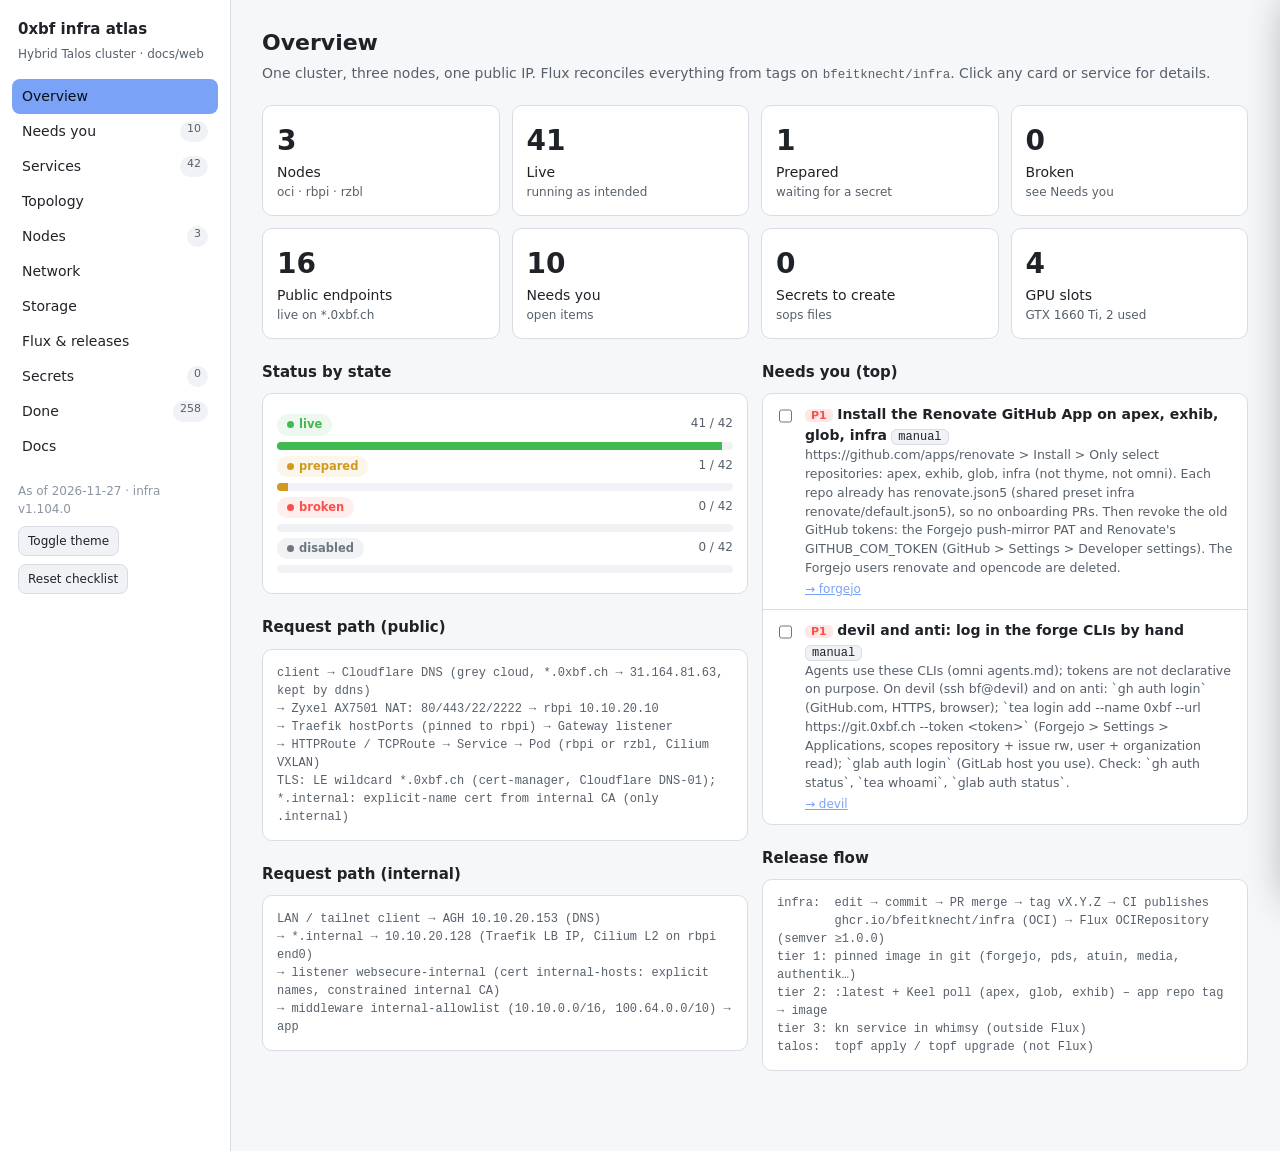
==== docs/web/index.html @ 0f412676 "Upgrades batch 2: gateway-api 1.7.0, knative 1.24, kps 91.9.0, traefik 41.7.1 - gateway-api CRDs v1." ====
<!doctype html>
<html lang="en">
  <head>
    <meta charset="utf-8">
    <meta name="viewport" content="width=device-width, initial-scale=1">
    <title>0xbf infra — atlas</title>
    <style>
    :root {
      --bg: #0f1115;
      --panel: #161a21;
      --panel2: #1c212a;
      --line: #2a313d;
      --fg: #e6e9ef;
      --muted: #9aa3b2;
      --dim: #6b7280;
      --accent: #7aa2f7;
      --live: #3fb950;
      --prep: #d29922;
      --broken: #f85149;
      --off: #6e7681;
      --warn: #e3b341;
      --public: #bc8cff;
      --internal: #58a6ff;
      --cluster: #8b949e;
      --r: 10px;
      --mono: ui-monospace,SFMono-Regular,Menlo,Consolas,monospace;
    }
    @media (prefers-color-scheme: light) {
      :root {
        --bg: #f6f7f9;
        --panel: #fff;
        --panel2: #f0f2f5;
        --line: #d9dde3;
        --fg: #1f2328;
        --muted: #57606a;
        --dim: #8c959f;
      }
    }
    :root[data-theme=dark] {
      --bg: #0f1115;
      --panel: #161a21;
      --panel2: #1c212a;
      --line: #2a313d;
      --fg: #e6e9ef;
      --muted: #9aa3b2;
      --dim: #6b7280;
    }
    :root[data-theme=light] {
      --bg: #f6f7f9;
      --panel: #fff;
      --panel2: #f0f2f5;
      --line: #d9dde3;
      --fg: #1f2328;
      --muted: #57606a;
      --dim: #8c959f;
    }
    * {
      box-sizing: border-box;
    }
    html,
    body {
      margin: 0;
      height: 100%;
    }
    body {
      min-height: 100vh;
      background: linear-gradient(to right,var(--panel) 230px,var(--line)
        230px,var(--line) 231px,var(--bg) 231px);
      color: var(--fg);
      font: 14px/1.5 system-ui,-apple-system,Segoe UI,sans-serif;
      display: grid;
      grid-template-columns: 230px 1fr;
    }
    nav {
      padding: 18px 12px;
      position: sticky;
      top: 0;
      height: 100vh;
      overflow: auto;
      align-self: start;
      background: var(--panel);
    }
    nav h1 {
      font-size: 15px;
      margin: 0 0 4px 6px;
    }
    nav .sub {
      color: var(--muted);
      font-size: 12px;
      margin: 0 0 16px 6px;
    }
    nav a {
      display: flex;
      justify-content: space-between;
      gap: 8px;
      padding: 7px 10px;
      border-radius: 8px;
      color: var(--fg);
      text-decoration: none;
      cursor: pointer;
    }
    nav a:hover {
      background: var(--panel2);
    }
    nav a.active {
      background: var(--accent);
      color: #0b0d12;
    }
    nav .count {
      font-size: 11px;
      background: var(--panel2);
      color: var(--muted);
      border-radius: 99px;
      padding: 0 7px;
    }
    nav a.active .count {
      background: #0b0d1233;
      color: #0b0d12;
    }
    nav .foot {
      margin-top: 18px;
      padding: 0 6px;
      color: var(--dim);
      font-size: 12px;
    }
    nav button {
      margin-top: 8px;
      background: var(--panel2);
      color: var(--fg);
      border: 1px solid var(--line);
      border-radius: 8px;
      padding: 5px 9px;
      cursor: pointer;
      font: inherit;
      font-size: 12px;
    }
    main {
      padding: 26px 32px 80px;
      max-width: 1400px;
      width: 100%;
      min-width: 0;
    }
    section {
      display: none;
    }
    section.active {
      display: block;
    }
    h2 {
      font-size: 22px;
      margin: 0 0 4px;
    }
    h3 {
      font-size: 15px;
      margin: 22px 0 10px;
    }
    .lead {
      color: var(--muted);
      margin: 0 0 20px;
    }
    .grid {
      display: grid;
      gap: 12px;
    }
    .cards {
      grid-template-columns: repeat(auto-fill,minmax(190px,1fr));
    }
    .card {
      background: var(--panel);
      border: 1px solid var(--line);
      border-radius: var(--r);
      padding: 14px;
    }
    .card .n {
      font-size: 28px;
      font-weight: 650;
    }
    .card .l {
      color: var(--muted);
      font-size: 12px;
    }
    .pill {
      display: inline-flex;
      align-items: center;
      gap: 5px;
      border-radius: 99px;
      padding: 1px 9px;
      font-size: 11.5px;
      font-weight: 550;
      border: 1px solid transparent;
      white-space: nowrap;
    }
    .pill:before {
      content: "";
      width: 7px;
      height: 7px;
      border-radius: 50%;
      background: currentColor;
    }
    .s-live {
      color: var(--live);
      background: #3fb95018;
    }
    .s-prepared {
      color: var(--prep);
      background: #d2992218;
    }
    .s-broken {
      color: var(--broken);
      background: #f8514918;
    }
    .s-disabled {
      color: var(--off);
      background: #6e768118;
    }
    .e-public {
      color: var(--public);
      background: #bc8cff18;
    }
    .e-internal {
      color: var(--internal);
      background: #58a6ff18;
    }
    .e-cluster {
      color: var(--cluster);
      background: #8b949e18;
    }
    .e-lan {
      color: #39c5cf;
      background: #39c5cf18;
    }
    .tag {
      font-family: var(--mono);
      font-size: 12px;
      background: var(--panel2);
      border: 1px solid var(--line);
      border-radius: 6px;
      padding: 0 6px;
    }
    code,
    .mono {
      font-family: var(--mono);
      font-size: 12.5px;
    }
    a.link {
      color: var(--accent);
    }
    .toolbar {
      display: flex;
      flex-wrap: wrap;
      gap: 8px;
      margin: 0 0 14px;
      align-items: center;
    }
    .toolbar input,
    .toolbar select {
      background: var(--panel);
      color: var(--fg);
      border: 1px solid var(--line);
      border-radius: 8px;
      padding: 7px 10px;
      font: inherit;
    }
    .toolbar input {
      min-width: 240px;
      flex: 1;
      max-width: 380px;
    }
    .chips {
      display: flex;
      flex-wrap: wrap;
      gap: 6px;
    }
    .chip {
      cursor: pointer;
      user-select: none;
      border: 1px solid var(--line);
      background: var(--panel);
      color: var(--muted);
      border-radius: 99px;
      padding: 3px 10px;
      font-size: 12px;
    }
    .chip.on {
      border-color: var(--accent);
      color: var(--fg);
      background: var(--panel2);
    }
    .svc {
      cursor: pointer;
      transition: transform .08s,border-color .08s;
      display: flex;
      flex-direction: column;
      gap: 6px;
    }
    .svc:hover {
      border-color: var(--accent);
      transform: translateY(-1px);
    }
    .svc .top {
      display: flex;
      justify-content: space-between;
      gap: 8px;
      align-items: flex-start;
    }
    .svc .name {
      font-weight: 650;
      font-size: 15px;
    }
    .svc .desc {
      color: var(--muted);
      font-size: 12.5px;
    }
    .svc .meta {
      display: flex;
      flex-wrap: wrap;
      gap: 5px;
      margin-top: auto;
    }
    .svcgrid {
      grid-template-columns: repeat(auto-fill,minmax(270px,1fr));
    }
    table {
      width: 100%;
      border-collapse: collapse;
      background: var(--panel);
      border: 1px solid var(--line);
      border-radius: var(--r);
      overflow: hidden;
    }
    th,
    td {
      text-align: left;
      padding: 8px 11px;
      border-bottom: 1px solid var(--line);
      vertical-align: top;
    }
    th {
      font-size: 12px;
      color: var(--muted);
      font-weight: 600;
      background: var(--panel2);
      position: sticky;
      top: 0;
    }
    tr:last-child td {
      border-bottom: 0;
    }
    tbody tr:hover {
      background: var(--panel2);
    }
    .drawer {
      position: fixed;
      top: 0;
      right: 0;
      height: 100vh;
      width: min(560px,96vw);
      background: var(--panel);
      border-left: 1px solid var(--line);
      box-shadow: -20px 0 40px #0005;
      transform: translateX(105%);
      transition: transform .18s;
      overflow: auto;
      padding: 22px;
      z-index: 20;
    }
    .drawer.open {
      transform: none;
    }
    .drawer .x {
      position: absolute;
      right: 16px;
      top: 14px;
      background: none;
      border: 0;
      color: var(--muted);
      font-size: 22px;
      cursor: pointer;
    }
    .kv {
      display: grid;
      grid-template-columns: 130px 1fr;
      gap: 6px 12px;
      margin: 10px 0;
    }
    .kv div:nth-child(odd) {
      color: var(--muted);
      font-size: 12.5px;
    }
    .note {
      background: var(--panel2);
      border: 1px solid var(--line);
      border-left: 3px solid var(--accent);
      border-radius: 8px;
      padding: 10px 12px;
      margin: 10px 0;
      font-size: 13px;
    }
    .note.warn {
      border-left-color: var(--warn);
    }
    .note.bad {
      border-left-color: var(--broken);
    }
    ul.clean {
      list-style: none;
      padding: 0;
      margin: 0;
    }
    .todo {
      display: flex;
      gap: 10px;
      align-items: flex-start;
      padding: 10px 12px;
      border-bottom: 1px solid var(--line);
    }
    .todo:last-child {
      border-bottom: 0;
    }
    .todo input {
      margin-top: 4px;
      accent-color: var(--live);
      width: 16px;
      height: 16px;
    }
    .todo.done .t {
      text-decoration: line-through;
      color: var(--dim);
    }
    .todo .t {
      font-weight: 550;
    }
    .todo .d {
      color: var(--muted);
      font-size: 12.5px;
    }
    .prio {
      font-size: 11px;
      border-radius: 5px;
      padding: 0 6px;
      font-weight: 600;
    }
    .p1 {
      background: #f8514922;
      color: var(--broken);
    }
    .p2 {
      background: #d2992222;
      color: var(--prep);
    }
    .p3 {
      background: #58a6ff22;
      color: var(--internal);
    }
    .svgwrap {
      position: relative;
      background: var(--panel);
      border: 1px solid var(--line);
      border-radius: var(--r);
      overflow: hidden;
    }
    #topo {
      display: block;
      width: 100%;
      height: min(78vh,820px);
      cursor: grab;
      touch-action: none;
      user-select: none;
      -webkit-user-select: none;
    }
    #topo.panning {
      cursor: grabbing;
    }
    .mapctl {
      position: absolute;
      right: 10px;
      top: 10px;
      display: flex;
      gap: 4px;
    }
    .mapctl button {
      background: var(--panel2);
      color: var(--fg);
      border: 1px solid var(--line);
      border-radius: 8px;
      min-width: 30px;
      height: 30px;
      padding: 0 8px;
      cursor: pointer;
      font: inherit;
    }
    .mapctl button:hover {
      border-color: var(--accent);
    }
    svg text {
      fill: var(--fg);
      font: 12px system-ui,sans-serif;
    }
    svg .sub {
      fill: var(--muted);
      font-size: 10.5px;
    }
    svg .box {
      fill: var(--panel2);
      stroke: var(--line);
      stroke-width: 1.2;
    }
    svg .grp {
      fill: none;
      stroke: var(--line);
      stroke-dasharray: 4 4;
    }
    svg .edge {
      fill: none;
      stroke: var(--dim);
      stroke-width: 1.4;
      opacity: .75;
    }
    svg .edge.tail {
      stroke: #c297ff;
      stroke-dasharray: 5 4;
    }
    svg .edge.lan {
      stroke: #39c5cf;
    }
    svg .edge.wan {
      stroke: var(--accent);
    }
    svg .edge.hl {
      stroke: var(--warn);
      stroke-width: 2.6;
      opacity: 1;
    }
    svg g.nd {
      cursor: pointer;
    }
    svg g.nd.dim {
      opacity: .25;
    }
    svg g.nd:hover .box {
      stroke: var(--accent);
    }
    .legend {
      display: flex;
      flex-wrap: wrap;
      gap: 14px;
      color: var(--muted);
      font-size: 12px;
      margin: 8px 0 14px;
    }
    .legend i {
      display: inline-block;
      width: 22px;
      height: 0;
      border-top: 2px solid;
      vertical-align: middle;
      margin-right: 5px;
    }
    .twocol {
      display: grid;
      grid-template-columns: 1fr 1fr;
      gap: 14px;
    }
    @media (max-width:1000px) {
      body {
        grid-template-columns: 1fr;
        background: var(--bg);
      }
      nav {
        position: static;
        height: auto;
      }
      .twocol {
        grid-template-columns: 1fr;
      }
    }
    .tree {
      font-family: var(--mono);
      font-size: 12.5px;
      white-space: pre;
      background: var(--panel);
      border: 1px solid var(--line);
      border-radius: var(--r);
      padding: 14px;
      overflow: auto;
    }
    .bar {
      height: 8px;
      border-radius: 99px;
      background: var(--panel2);
      overflow: hidden;
      margin-top: 6px;
    }
    .bar > span {
      display: block;
      height: 100%;
      background: var(--accent);
    }
    .small {
      font-size: 12px;
      color: var(--muted);
    }
    .hide {
      display: none!important;
    }
    </style>
  </head>
  <body>
    <nav>
      <h1>0xbf infra atlas</h1>
      <p class="sub">Hybrid Talos cluster · docs/web</p>
      <div id="navlinks"></div>
      <div class="foot">
        <div id="asof"></div>
        <button id="theme">Toggle theme</button>
        <button id="reset">Reset checklist</button>
      </div>
    </nav>
    <main>
      <section id="overview">
        <h2>Overview</h2>
        <p
          class="lead">One cluster, three nodes, one public IP. Flux reconciles everything from tags on <code>bfeitknecht/infra</code>. Click any card or service for details.</p>
        <div class="grid cards" id="stats"></div>
        <div class="twocol">
          <div>
            <h3>Status by state</h3>
            <div class="card" id="statebars"></div>
            <h3>Request path (public)</h3>
            <div class="card small mono"
              style="white-space:pre-wrap">client → Cloudflare DNS (grey cloud, *.0xbf.ch → 31.164.81.63, kept by ddns)
→ Zyxel AX7501 NAT: 80/443/22/2222 → rbpi 10.10.20.10
→ Traefik hostPorts (pinned to rbpi) → Gateway listener
→ HTTPRoute / TCPRoute → Service → Pod (rbpi or rzbl, Cilium VXLAN)
TLS: LE wildcard *.0xbf.ch (cert-manager, Cloudflare DNS-01); *.internal: explicit-name cert from internal CA (only .internal)</div>
            <h3>Request path (internal)</h3>
            <div class="card small mono"
              style="white-space:pre-wrap">LAN / tailnet client → AGH 10.10.20.153 (DNS)
→ *.internal → 10.10.20.128 (Traefik LB IP, Cilium L2 on rbpi end0)
→ listener websecure-internal (cert internal-hosts: explicit names, constrained internal CA)
→ middleware internal-allowlist (10.10.0.0/16, 100.64.0.0/10) → app</div>
          </div>
          <div>
            <h3>Needs you (top)</h3>
            <div class="card" style="padding:0" id="topneeds"></div>
            <h3>Release flow</h3>
            <div class="card small mono"
              style="white-space:pre-wrap">infra:  edit → commit → PR merge → tag vX.Y.Z → CI publishes
        ghcr.io/bfeitknecht/infra (OCI) → Flux OCIRepository (semver ≥1.0.0)
tier 1: pinned image in git (forgejo, pds, atuin, media, authentik…)
tier 2: :latest + Keel poll (apex, glob, exhib) – app repo tag → image
tier 3: kn service in whimsy (outside Flux)
talos:  topf apply / topf upgrade (not Flux)</div>
          </div>
        </div>
      </section>

      <section id="needs">
        <h2>Needs you</h2>
        <p
          class="lead">Everything that waits for your input, a secret, a decision or a manual step. Ticks are saved in this browser only.</p>
        <div class="toolbar">
          <div class="chips" id="needchips"></div>
        </div>
        <div class="card" style="padding:0" id="needlist"></div>
      </section>

      <section id="services">
        <h2>Services</h2>
        <p
          class="lead">Every app and platform component. Filter, search, then click for details.</p>
        <div class="toolbar">
          <input id="q" placeholder="Search name, host, image, note…">
          <select id="fnode"><option value="">All nodes</option></select>
          <select id="fcat"><option value="">All categories</option></select>
        </div>
        <div class="toolbar">
          <div class="chips" id="statechips"></div>
          <div class="chips" id="expchips"></div>
        </div>
        <div class="grid svcgrid" id="svcgrid"></div>
      </section>

      <section id="topology">
        <h2>Topology</h2>
        <p
          class="lead">Hover a box to highlight its links. Click to open details. Drag to pan, scroll or pinch to zoom, double-click to reset.</p>
        <div class="legend">
          <span><i style="border-color:var(--accent)"></i>WAN / public</span>
          <span><i style="border-color:#39c5cf"></i>LAN 10.10.0.0/16</span>
          <span><i style="border-color:#c297ff;border-top-style:dashed"></i>Tailscale</span>
          <span><i style="border-color:var(--dim)"></i>in-cluster</span>
        </div>
        <div class="svgwrap">
          <svg id="topo" viewBox="0 0 1320 820"></svg>
          <div
            class="mapctl"><button id="zin" title="Zoom in">+</button><button id="zout" title="Zoom out">−</button><button id="zreset" title="Reset view">reset</button></div>
        </div>
      </section>

      <section id="nodes">
        <h2>Nodes</h2>
        <p
          class="lead">Talos 1.14.6 everywhere, Kubernetes 1.37.2. Config: <code>talos/topf.yaml</code> + <code>talos/patches/</code>.</p>
        <div class="grid"
          style="grid-template-columns:repeat(auto-fit,minmax(360px,1fr))"
          id="nodecards"></div>
      </section>

      <section id="network">
        <h2>Network</h2>
        <p class="lead">Addresses, ports, hostnames and the DNS chain.</p>
        <div
          class="note"><b>LB IP rule:</b> last octet = 100 + (port mod 100), inside pool <code>10.10.20.128/25</code>. DNS 53 → <code>.153</code>, SMB 445 → <code>.145</code>. Gateway keeps <code>.128</code>.</div>
        <h3>IP addresses</h3>
        <table id="iptable"></table>
        <h3>Ports on the WAN and gateway</h3>
        <table id="porttable"></table>
        <h3>Hostnames</h3>
        <table id="hosttable"></table>
        <h3>DNS chain</h3>
        <div class="card small mono"
          style="white-space:pre-wrap">LAN client (router DHCP DNS) ─┐
tailnet client (split DNS internal.) ─┴→ AGH 10.10.20.153 (rbpi, LB IP, blocklists, UI agh.internal)
   → kresd 10.96.0.53 (resolver pod on oci: clean egress on 53; home ISP hijacks DNS)
      ├─ internal.  → knotd on loopback (authoritative zone applications/dns/knot/internal.zone, *.internal → 10.10.20.128)
      └─ everything else → public recursion with DNSSEC
Talos nodes resolve via router 10.10.10.1 (not AGH). Pods use CoreDNS 10.96.0.10.</div>
        <h3>Tailnet</h3>
        <table id="tailtable"></table>
      </section>

      <section id="storage">
        <h2>Storage</h2>
        <p
          class="lead">local-path-provisioner on node disks. No replication. Backups via k8up (not working yet).</p>
        <div class="grid cards" id="diskcards"
          style="grid-template-columns:repeat(auto-fill,minmax(260px,1fr))"></div>
        <h3>Storage classes</h3>
        <table id="sctable"></table>
        <h3>Volumes</h3>
        <table id="pvtable"></table>
      </section>

      <section id="flux">
        <h2>Flux &amp; releases</h2>
        <p
          class="lead">Kustomizations, their dependencies and the tag history.</p>
        <h3>Dependency tree</h3>
        <div class="tree" id="fluxtree"></div>
        <h3>Kustomizations</h3>
        <table id="kstable"></table>
        <h3>Tag history</h3>
        <table id="tagtable"></table>
      </section>

      <section id="secrets">
        <h2>Secrets</h2>
        <p
          class="lead">SOPS + age. Only you encrypt or edit these. Flux decrypts with <code>sops-age</code> in <code>flux-system</code>.</p>
        <table id="sectable"></table>
      </section>

      <section id="done">
        <h2>Done</h2>
        <p
          class="lead">Every completed task, newest first. Source: ROADMAP.md history and the DONE list in this file.</p>
        <div
          class="toolbar"><input id="doneq" placeholder="filter" size="30"></div>
        <div id="donelist"></div>
      </section>

      <section id="docs">
        <h2>Docs &amp; runbooks</h2>
        <p class="lead">Files in this repo and the app repos.</p>
        <table id="doctable"></table>
        <h3>Everyday commands (nushell)</h3>
        <div class="card mono small" style="white-space:pre-wrap"
          id="cmds"></div>
      </section>
    </main>
    <aside class="drawer"
      id="drawer"><button class="x" id="dx">×</button><div id="dbody"></div></aside>

    <script>
    /* ============================================================
       DATA. Update this block when the cluster changes.
       ============================================================ */
    const ASOF = "2026-11-27";
    const INFRA_TAG = "v1.104.0";

    const NODES = [
      {
        id: "oci",
        name: "oci",
        role: "control plane",
        where: "Oracle Cloud eu-zurich-1",
        hw: "Ampere A1 (arm64), free tier",
        ip: "10.20.20.10",
        ts: "100.73.186.19",
        pub: "140.238.213.197",
        talos: "1.14.6",
        schematic: "a7be06b6…",
        ext: ["tailscale"],
        taint: "control-plane (NoSchedule)",
        storage: [{ path: "system disk", size: "—", use: "etcd, images" }],
        routing:
          "Tailscale subnet router for 10.20.20.0/24. VCN allows only UDP 41641 (WireGuard). API endpoint for kubectl/talosctl via tailnet.",
        runs: [
          "dns (knotd + kresd)",
          "CoreDNS (floats)",
          "kube-apiserver, etcd, scheduler, controller-manager",
        ],
        notes: [
          "Cluster endpoint https://100.73.186.19:6443 (tailnet). Fallback: public IP + security list.",
          "Network config migrated to DHCPv4Config + SysctlConfig (2026-11-15, try mode first).",
        ],
      },
      {
        id: "rbpi",
        name: "rbpi",
        role: "worker",
        where: "home",
        hw: "Raspberry Pi 5, 16 GB, 2× NVMe (Penta HAT)",
        ip: "10.10.20.10",
        ts: "100.123.51.123",
        pub: "via Zyxel NAT (31.164.81.63)",
        talos: "1.14.6",
        schematic: "9cfcb7bd…",
        ext: ["tailscale", "nvme-cli", "kata-containers", "rpi_5 overlay"],
        taint: "none",
        storage: [{
          path: "/var/mnt/storage-nvme0",
          size: "256 GB",
          use: "agh, pds, atuin, exhib",
        }, { path: "/var/mnt/storage-nvme1", size: "250 GB", use: "forgejo" }],
        routing:
          "Tailscale subnet router for 10.10.10.0/24 and 10.10.20.0/24. Cilium L2 announcements for LB IPs on end0. Router forwards WAN 80/443/22/2222 here.",
        runs: [
          "Traefik (pinned, hostPorts)",
          "agh",
          "forgejo",
          "pds",
          "atuin",
          "ntfy",
          "exhib",
          "apex + apex-tui",
          "sshmux",
          "glob (floats)",
          "ddns (floats)",
          "Flux, cert-manager, keel, tailscale operator, local-path (preferred)",
          "Prometheus, Alertmanager, Grafana, Gatus",
        ],
        notes: [
          "Storage: ExistingVolumeConfig by fs UUID (2026-11-16). Data kept in place, PVs recreated with new paths.",
          "Router only forwards to DHCP-known IPs, so Traefik uses hostPorts here.",
          "Role: edge + always-on core. Platform controllers prefer rbpi (fate-share with the edge; rzbl boots from USB).",
        ],
      },
      {
        id: "rzbl",
        name: "rzbl",
        role: "worker",
        where: "home",
        hw:
          "Razer Blade 15 Base 2019: i7-9750H (12 threads), 16 GB, GTX 1660 Ti 6 GB, NVMe 1 TB, SATA SSD 4 TB",
        ip: "10.10.20.11",
        ts: "100.104.242.45",
        pub: "—",
        talos: "1.14.6",
        schematic: "b10204b7…",
        ext: [
          "tailscale",
          "intel-ucode",
          "nvme-cli",
          "kata-containers",
          "nvidia-open-gpu-kernel-modules-lts",
          "nvidia-container-toolkit-lts",
        ],
        taint: "none",
        storage: [{
          path: "USB SanDisk 62 GB",
          size: "boot, META, STATE",
          use: "Talos system",
        }, {
          path: "/var (EPHEMERAL)",
          size: "107 GB NVMe",
          use: "images, kubelet, logs",
        }, {
          path: "/var/mnt/storage-nvme0",
          size: "893 GB",
          use: "local-path-nvme: configs, DBs, models",
        }, {
          path: "/var/mnt/storage-ssd0",
          size: "4 TB",
          use: "local-path-ssd: media, photos, files, Time Machine",
        }],
        routing:
          "--accept-routes + RoutingRuleConfig 5200 (10.10.0.0/16 → main), advertises 10.10.20.11/32 (approved) so oci reaches it directly. VXLAN via rbpi SNAT does not work.",
        runs: [
          "jellyfin (GPU)",
          "sonarr, radarr, prowlarr, lidarr, bazarr, seerr, flaresolverr",
          "qbittorrent (gluetun VPN)",
          "navidrome",
          "ollama (GPU)",
          "devil (kata)",
          "authentik (+ Postgres)",
          "immich (+ ML on GPU, Postgres)",
          "dawarich (+ Postgres)",
          "copyparty",
          "samba (Time Machine)",
          "nvidia-device-plugin",
          "tailscale-relay",
          "k8up",
          "GPU exporter",
          "knative-serving",
        ],
        notes: [
          "GPU time-sliced: nvidia.com/gpu = 4 slots, 6 GB VRAM shared, no isolation.",
          "Joined 2026-11-15. Schematic had to be submitted to the Image Factory (404 before).",
          "Role: heavy, GPU, bulk storage, the devil VM. Not for controllers the cluster needs to heal.",
          "Memory (2026-11-27): 78 % used of 15.5 GiB; devil's qemu 4.7 GB RSS. Kata guest RAM lives in /dev/shm (8.3 GB): the opencode VM was removed to free it.",
        ],
      },
    ];

    /* status: live | prepared | broken | disabled ; exp: public | internal | lan | cluster */
    const SERVICES = [
      // ---------- public apps
      {
        id: "apex",
        name: "apex",
        cat: "web",
        status: "live",
        exp: "public",
        node: "rbpi",
        tier: "2",
        ns: "apex",
        ks: "apex",
        host: "https://0xbf.ch",
        image: "ghcr.io/bfeitknecht/apex:latest (Keel)",
        desc: "Personal site + WASM app.",
        ports: "HTTP 8080",
        deps: ["traefik", "keel"],
        secrets: [],
        repo: "apex",
        notes: [
          "v0.1.8 (2026-11-17): circle mark, Polyring << O >> (neighbours in content/polyring.toml, just polyring), ?static. v0.1.7: Polyring footer, stepped top-bar labels, smooth touch scroll, light-mode cursor, iOS dvh. ?plain shows the static page.",
          "v0.1.6: Firefox froze scroll and hover after a link opened a new tab. Fixed.",
          "just release takes no tag: version from Cargo.toml.",
        ],
      },
      {
        id: "apex-tui",
        name: "apex SSH TUI",
        cat: "web",
        status: "live",
        exp: "public",
        node: "rbpi",
        tier: "2",
        ns: "apex",
        ks: "apex",
        host: "ssh -p 2222 0xbf.ch (via sshmux)",
        image: "ghcr.io/bfeitknecht/apex:latest",
        desc: "SSH portfolio. Any username, no client key.",
        ports: "WAN 2222 → Traefik muxssh → sshmux → apex-tui:2222",
        deps: ["sshmux"],
        secrets: ["apex/apex-ssh-host-key.sops.yaml"],
        repo: "apex",
        notes: [
          "Live since apex v0.1.0 (2026-11-16).",
          "Since infra v1.42.0 behind the sshmux (default username). Was WAN 22 before.",
        ],
      },
      {
        id: "glob",
        name: "glob",
        cat: "web",
        status: "live",
        exp: "public",
        node: "any",
        tier: "2",
        ns: "glob",
        ks: "glob",
        host: "https://blog.0xbf.ch",
        image: "ghcr.io/bfeitknecht/glob:latest",
        desc: "Typst blog built with thyme.",
        ports: "HTTP 8080",
        deps: ["traefik", "keel"],
        secrets: [],
        repo: "glob",
        notes: [
          "Released v0.1.0 on 2026-11-16.",
          "just release reads VERSION, never commits (2026-11-17).",
          "0.1.5 (2026-11-20): links to 0xbf.ch, rss and atom in the footer. Reading time on entry cards (thyme 0.1.2; 0.1.3 puts it left of the date).",
        ],
      },
      {
        id: "exhib",
        name: "exhib",
        cat: "web",
        status: "live",
        exp: "public",
        node: "rbpi",
        tier: "2",
        ns: "exhib",
        ks: "exhib",
        host: "https://gallery.0xbf.ch",
        image: "ghcr.io/bfeitknecht/exhib:latest (Keel)",
        desc: "Hugo gallery. SWS + upload processor in one container.",
        ports: "HTTP 8080, /health",
        deps: ["traefik", "storage", "keel"],
        secrets: [],
        repo: "exhib",
        storage: "exhib-data 50Gi (rbpi nvme0)",
        notes: [
          "v0.5.6 (2026-11-17): viewer pauses a video when you leave it (next, previous, close, back).",
          "Uploads: just upload uploads/<slug> in the exhib repo. Memory limit 3Gi.",
        ],
      },
      {
        id: "forgejo",
        name: "Forgejo",
        cat: "dev",
        status: "live",
        exp: "public",
        node: "rbpi",
        tier: "1",
        ns: "forgejo",
        ks: "forgejo",
        host: "https://git.0xbf.ch · ssh://git@git.0xbf.ch",
        image: "codeberg.org/forgejo/forgejo:16.0.7",
        desc: "Git forge.",
        ports: "HTTP 3000, SSH 22 (WAN/LB 22)",
        deps: ["traefik", "storage"],
        secrets: ["forgejo/forgejo-secrets.sops.yaml"],
        storage: "forgejo-data 10Gi (rbpi nvme1)",
        notes: [
          "SSO via authentik (login source authentik, group developers). Sign-up only through authentik.",
          "Theme 0xbf (exhib/glob grayscale) and ^@ logo.",
          "SSH on clean 22 since infra v1.42.0 (was 2223).",
          "Actions off since 2026-11-27 (v1.99.0): CI runs on GitHub. The runner is gone.",
          "Backup only since 2026-11-28: bf/{apex,exhib,glob,infra,omni,thyme} are pull mirrors of GitHub (1 h). GitHub is the origin (Forgejo was primary 2026-11-20 to 11-28).",
          "Bots: none left. Delete the users renovate and opencode (retired 2026-11-27, 2026-11-28).",
        ],
      },
      {
        id: "pds",
        name: "ATProto PDS",
        cat: "identity",
        status: "live",
        exp: "public",
        node: "rbpi",
        tier: "1",
        ns: "pds",
        ks: "pds",
        host: "https://pds.0xbf.ch · *.pds.0xbf.ch",
        image: "ghcr.io/bluesky-social/pds:0.4.5065",
        desc: "Bluesky/atproto personal data server. Handles <name>.pds.0xbf.ch.",
        ports: "HTTP 3000 (Service pds-http)",
        deps: ["traefik", "storage"],
        secrets: ["pds/pds-secrets.sops.yaml"],
        storage: "pds-data 10Gi (rbpi nvme0)",
        notes: [
          "Email deferred (needs SMTP).",
          "Future: atproto login as authentik source.",
        ],
      },
      {
        id: "atuin",
        name: "atuin",
        cat: "dev",
        status: "live",
        exp: "public",
        node: "rbpi",
        tier: "1",
        ns: "atuin",
        ks: "atuin",
        host: "https://atuin.0xbf.ch",
        image: "ghcr.io/atuinsh/atuin:18.25.1",
        desc: "Shell history sync (client-side encrypted).",
        ports: "HTTP 8888",
        deps: ["traefik", "storage"],
        secrets: [],
        storage: "atuin-data 5Gi (rbpi nvme0)",
        notes: ["First app tested on the migrated volume path."],
      },
      {
        id: "authentik",
        name: "authentik",
        cat: "identity",
        status: "live",
        exp: "public",
        node: "rzbl",
        tier: "1",
        ns: "authentik",
        ks: "authentik",
        host: "https://auth.0xbf.ch",
        image: "authentik 2026.8.5 (Helm) + postgres:17.11",
        desc: "The one IdP for all apps (OIDC, forward auth, invitations).",
        ports: "HTTP 9000 (Service authentik-server:80)",
        deps: ["traefik", "storage", "k8up-crds"],
        secrets: ["authentik/authentik-secrets.sops.yaml"],
        storage: "authentik-db 10Gi (rzbl nvme)",
        runbook: "docs/OPERATIONS.md",
        notes: [
          "Live since 2026-11-17 (v1.25.1). IdP for Forgejo, Grafana, Immich, Dawarich, Navidrome, *arr, qBittorrent, Gatus (docs/AUTHENTIK.md).",
          "Mail via Proton (noreply@0xbf.ch); forgot-password flow recover.",
          "2026-11-17: akadmin deactivated before bf had a password. Recover with ak create_recovery_key (docs/AUTHENTIK.md).",
        ],
      },
      {
        id: "jellyfin",
        name: "Jellyfin",
        cat: "media",
        status: "live",
        exp: "public",
        node: "rzbl",
        tier: "1",
        ns: "media",
        ks: "media",
        host: "https://videos.0xbf.ch · https://jellyfin.internal",
        image: "jellyfin/jellyfin:12.4",
        desc: "Media server with NVENC/NVDEC on the GTX 1660 Ti.",
        ports: "HTTP 8096",
        deps: ["gpu", "storage", "traefik"],
        secrets: [],
        storage: "jellyfin-data 20Gi (nvme), media-files 2Ti (ssd, shared)",
        runbook: "docs/OPERATIONS.md",
        notes: [
          "Public at videos.0xbf.ch (stream.0xbf.ch until 2026-11-25). Server name: 0xbf.",
          "Branding: ^@ logo, monochrome CSS, login note (git-owned branding.xml).",
          "No SSO yet: the SSO plugin does not support Jellyfin 12. Local users.",
        ],
      },
      {
        id: "sonarr",
        name: "Sonarr",
        cat: "media",
        status: "live",
        exp: "internal",
        node: "rzbl",
        tier: "1",
        ns: "media",
        ks: "media",
        host: "https://sonarr.internal",
        image: "lscr.io/linuxserver/sonarr:4.0.20",
        desc: "TV series manager.",
        ports: "HTTP 8989",
        deps: ["storage"],
        secrets: [],
        storage: "sonarr-data 2Gi, media-files at /data",
        notes: [
          "No login yet: set one in Settings > General or put authentik forward-auth in front.",
        ],
      },
      {
        id: "radarr",
        name: "Radarr",
        cat: "media",
        status: "live",
        exp: "internal",
        node: "rzbl",
        tier: "1",
        ns: "media",
        ks: "media",
        host: "https://radarr.internal",
        image: "lscr.io/linuxserver/radarr:7.0.3",
        desc: "Movie manager.",
        ports: "HTTP 7878",
        deps: ["storage"],
        secrets: [],
        storage: "radarr-data 2Gi, media-files at /data",
        notes: ["No login yet."],
      },
      {
        id: "flaresolverr",
        name: "FlareSolverr",
        cat: "media",
        status: "live",
        exp: "cluster",
        node: "rzbl",
        tier: "1",
        ns: "media",
        ks: "media",
        host: "—",
        image: "ghcr.io/flaresolverr/flaresolverr:v3.5.2",
        desc:
          "Solves Cloudflare challenges for Prowlarr indexers tagged flaresolverr.",
        ports: "HTTP 8191",
        deps: [],
        secrets: [],
        notes: ["Prowlarr indexer proxy, tag flaresolverr."],
      },
      {
        id: "seerr",
        name: "Seerr",
        cat: "media",
        status: "prepared",
        exp: "internal",
        node: "rzbl",
        tier: "1",
        ns: "media",
        ks: "media",
        host: "https://seerr.internal (admin); people request inside Jellyfin",
        image: "ghcr.io/seerr-team/seerr:v3.5.2",
        desc:
          "Request backend for the Jellyfin Enhanced plugin (Request button in Jellyfin search); sends to Sonarr/Radarr.",
        ports: "HTTP 5055",
        deps: ["jellyfin", "storage"],
        secrets: [],
        storage: "seerr-data 1Gi (rzbl nvme)",
        notes: [
          "No OIDC in Seerr yet (PR #2715), so no public route; people use Jellyfin (authentik).",
        ],
      },
      {
        id: "prowlarr",
        name: "Prowlarr",
        cat: "media",
        status: "live",
        exp: "internal",
        node: "rzbl",
        tier: "1",
        ns: "media",
        ks: "media",
        host: "https://prowlarr.internal",
        image: "lscr.io/linuxserver/prowlarr:2.7.0",
        desc: "Indexer manager for the *arr apps.",
        ports: "HTTP 9696",
        deps: ["storage"],
        secrets: [],
        storage: "prowlarr-data 1Gi",
        notes: [
          "qBittorrent (VPN) as download client; indexers are the owner's choice.",
        ],
      },
      {
        id: "lidarr",
        name: "Lidarr",
        cat: "media",
        status: "live",
        exp: "internal",
        node: "rzbl",
        tier: "1",
        ns: "media",
        ks: "media",
        host: "https://lidarr.internal",
        image: "lscr.io/linuxserver/lidarr:3.1.6",
        desc:
          "Music manager. Library /data/media/music (Jellyfin music, later Navidrome).",
        ports: "HTTP 8686",
        deps: ["storage"],
        secrets: [],
        storage: "lidarr-data 2Gi, media-files at /data",
        notes: [
          "Added 2026-11-18 (v1.36.0). Set a login in Settings > General.",
          "Download client: qBittorrent once its WireGuard key exists.",
        ],
      },
      {
        id: "navidrome",
        name: "Navidrome",
        cat: "media",
        status: "live",
        exp: "public",
        node: "rzbl",
        tier: "1",
        ns: "media",
        ks: "media",
        host: "https://music.0xbf.ch",
        image: "deluan/navidrome:0.64.2",
        desc: "Music streaming (Subsonic API). Reads /data/media/music read-only.",
        ports: "HTTP 4533",
        deps: ["storage", "traefik"],
        secrets: [],
        storage: "navidrome-data 2Gi (nvme), media-files/media/music (ro)",
        notes: [
          "Added 2026-11-18 (v1.37.0). First login creates the admin.",
          "Public at music.0xbf.ch since 2026-11-23 (v1.74.0): forward auth (family, friends, developers), header login; /rest on the Navidrome password for Subsonic apps.",
        ],
      },
      {
        id: "bazarr",
        name: "Bazarr",
        cat: "media",
        status: "live",
        exp: "internal",
        node: "rzbl",
        tier: "1",
        ns: "media",
        ks: "media",
        host: "https://bazarr.internal",
        image: "lscr.io/linuxserver/bazarr:1.6.2",
        desc:
          "Subtitle manager for the Sonarr/Radarr libraries; writes .srt next to the media.",
        ports: "HTTP 9696",
        deps: ["storage"],
        secrets: [],
        storage: "bazarr-data 2Gi (nvme), media-files at /data (rw)",
        notes: [
          "Added 2026-11-23 (v1.74.0). Its own login is the second wall (no External auth mode).",
          "Connect it to Sonarr + Radarr APIs, set the language profile.",
        ],
      },
      {
        id: "qbittorrent",
        name: "qBittorrent (Proton VPN)",
        cat: "media",
        status: "live",
        exp: "internal",
        node: "rzbl",
        tier: "1",
        ns: "media",
        ks: "qbittorrent",
        host: "https://qbittorrent.internal",
        image: "linuxserver/qbittorrent:5.3.0 + qmcgaw/gluetun:v3.41.3",
        desc:
          "Torrent client. All traffic through Proton VPN WireGuard (P2P, port forwarding, kill switch).",
        ports: "HTTP 8080, forwarded port via NAT-PMP",
        deps: ["media"],
        secrets: ["qbittorrent/qbittorrent-secrets.sops.yaml"],
        storage: "qbittorrent-data 1Gi (nvme), media-files at /data",
        runbook: "docs/OPERATIONS.md",
        notes: [
          "Namespace media (shares media-files with the *arr apps).",
          "Verify the exit IP is not 31.164.81.63.",
        ],
      },
      {
        id: "ollama",
        name: "Ollama",
        cat: "ai",
        status: "live",
        exp: "cluster",
        node: "rzbl",
        tier: "1",
        ns: "ollama",
        ks: "ollama",
        host: "ollama.ollama.svc.cluster.local:11434",
        image: "ollama/ollama:0.40.16",
        desc:
          "Local LLM runtime on the GPU. Model qwen2.5-coder:7b (25/29 layers on GPU, 16k context).",
        ports: "HTTP 11434 (no auth, no route)",
        deps: ["gpu", "storage"],
        secrets: [],
        storage: "ollama-cache 100Gi (rzbl nvme)",
        notes: [
          "Pull more models: change the Job name in pull-models.yaml or kubectl exec ollama pull.",
        ],
      },
      {
        id: "immich",
        name: "Immich",
        cat: "media",
        status: "live",
        exp: "public",
        node: "rzbl",
        tier: "1",
        ns: "immich",
        ks: "immich",
        host: "https://photos.0xbf.ch · https://immich.internal",
        image:
          "immich v3.4.1 (server, ML), immich-db (vectorchord postgres), immich-redis (valkey 9)",
        desc: "Photo library with ML search.",
        ports: "HTTP 2283",
        deps: ["traefik", "storage"],
        secrets: [
          "immich/immich-secrets.sops.yaml",
          "immich/immich-config.sops.yaml",
        ],
        storage: "immich-files 1Ti (ssd), immich-db 20Gi, immich-cache 20Gi (nvme)",
        runbook: "docs/OPERATIONS.md",
        notes: [
          "Live 2026-11-17 (v1.32.0). ML on the GPU (v3.4.1-cuda, one time-slice).",
          "GATE: no real photo library before backups work.",
          "Public at photos.0xbf.ch since 2026-11-19 (v1.46.0): authentik OIDC (family, developers), share links use it.",
        ],
      },
      {
        id: "dawarich",
        name: "Dawarich",
        cat: "apps",
        status: "live",
        exp: "public",
        node: "rzbl",
        tier: "1",
        ns: "dawarich",
        ks: "dawarich",
        host: "https://locations.0xbf.ch",
        image: "freikin/dawarich:1.23.0, postgis 17-3.5, redis 8",
        desc: "Location history (Google Timeline alternative).",
        ports: "HTTP 3000",
        deps: ["traefik", "storage"],
        secrets: ["dawarich/dawarich-secrets.sops.yaml"],
        storage: "dawarich-db 20Gi, dawarich-data 20Gi (nvme)",
        runbook: "docs/OPERATIONS.md",
        notes: ["Public since 2026-11-24 (was dawarich.internal) so the phone app can post points from anywhere. Web login authentik OIDC; the app uses the Dawarich API key."],
      },
      {
        id: "copyparty",
        name: "Copyparty",
        cat: "apps",
        status: "live",
        exp: "internal",
        node: "rzbl",
        tier: "1",
        ns: "copyparty",
        ks: "copyparty",
        host: "https://files.0xbf.ch · https://copyparty.internal",
        image: "copyparty/ac:1.20.26",
        desc: "File server / sharing. Accounts in its config.",
        ports: "HTTP 3923",
        deps: ["traefik", "storage"],
        secrets: ["copyparty/copyparty-config.sops.yaml"],
        storage: "copyparty-files 500Gi (ssd)",
        runbook: "docs/OPERATIONS.md",
        notes: ["Safe to make public: accounts come from the config."],
      },
      {
        id: "timemachine",
        name: "Time Machine (Samba)",
        cat: "apps",
        status: "live",
        exp: "lan",
        node: "rzbl",
        tier: "1",
        ns: "samba",
        ks: "samba",
        host: "smb://10.10.20.145/TimeMachine",
        image: "mbentley/timemachine:smb-20261116",
        desc: "Mac backups over SMB. LB IP .145 (= 445).",
        ports: "SMB 445 (LoadBalancer 10.10.20.145)",
        deps: ["storage"],
        secrets: ["samba/timemachine-secrets.sops.yaml"],
        storage: "timemachine-files 1Ti (ssd), cap 1 T",
        runbook: "docs/OPERATIONS.md",
        notes: ["No mDNS: add the server by IP on each Mac."],
      },
      // ---------- internal platform apps
      {
        id: "ntfy",
        name: "ntfy",
        cat: "platform",
        status: "live",
        exp: "public",
        node: "rbpi",
        tier: "1",
        ns: "ntfy",
        ks: "ntfy",
        host: "https://notify.0xbf.ch · https://ntfy.internal",
        image: "binwiederhier/ntfy:v2.38.1",
        desc:
          "Push notifications. Topic alerts gets Alertmanager and Gatus alerts.",
        ports: "HTTP 8080",
        deps: ["traefik", "storage"],
        secrets: [
          "ntfy/ntfy-config.sops.yaml",
          "monitoring/alertmanager-secrets.sops.yaml",
          "monitoring/gatus-secrets.sops.yaml",
        ],
        storage: "ntfy-data 1Gi (rbpi nvme)",
        notes: [
          "deny-all; users bf (admin) and publisher (write-only alerts*), provisioned in server.yml.",
          "Phone: ntfy app, server notify.0xbf.ch, login bf (password in .private/ntfy-bf.sops.yaml), subscribe to alerts.",
          "iOS instant push via upstream ntfy.sh (sees only a message-id hash).",
        ],
      },
      {
        id: "agh",
        name: "AdGuard Home",
        cat: "network",
        status: "live",
        exp: "lan",
        node: "rbpi",
        tier: "1",
        ns: "agh",
        ks: "agh",
        host: "10.10.20.153 (DNS) · https://agh.internal",
        image: "adguard/adguardhome:v0.107.79",
        desc: "LAN DNS edge. Upstream: kresd 10.96.0.53.",
        ports: "DNS 53 (LB .153), UI 80",
        deps: ["dns", "storage"],
        secrets: ["agh/agh-config.sops.yaml"],
        storage: "agh-data 1Gi (rbpi nvme0)",
        notes: ["Config seed only on first boot; UI edits live on the PVC."],
      },
      {
        id: "dns",
        name: "knotd + kresd",
        cat: "network",
        status: "live",
        exp: "cluster",
        node: "oci",
        tier: "1",
        ns: "dns",
        ks: "dns",
        host: "10.96.0.53 (Service resolver)",
        image: "knot + knot-resolver",
        desc: "Authoritative internal. zone + recursive resolver with DNSSEC.",
        ports: "DNS 53",
        deps: [],
        secrets: [],
        notes: [
          "Only workload on the tainted control plane.",
          "Zone: applications/dns/knot/internal.zone.",
        ],
      },
      {
        id: "devil",
        name: "devil",
        cat: "dev",
        status: "live",
        exp: "internal",
        node: "rzbl",
        tier: "1",
        ns: "devil",
        ks: "devil",
        host: "ssh bf@devil (Tailscale SSH) · Rex ssh://devil",
        image: "omni flake NixOS VM (kata-qemu)",
        desc:
          "Personal dev VM in a Kata pod. Tailscale SSH and Rex only (tailnet, no sshd since 2026-11-24); browser terminal removed 2026-11-20.",
        ports: "none in the cluster (tailnet: tailscaled node devil, Tailscale SSH)",
        deps: ["kata", "storage"],
        secrets: [],
        storage: "devil-data 20Gi (rzbl nvme0)",
        notes: [
          "2026-11-24: sshd, the devil.internal 2223 route, Service and gateway listener removed; Tailscale SSH (tag:devil) is the way in, kubectl exec the break-glass.",
          "Since 2026-11-23 on rzbl (amd64, Kata). Rex serves the tailnet as devil; after a move, check no ghost VM on the old node holds the same Rex identity (2026-11-24 incident, AGENTS.md).",
        ],
      },
      {
        id: "ddns",
        name: "cloudflare-ddns",
        cat: "network",
        status: "live",
        exp: "cluster",
        node: "any",
        tier: "1",
        ns: "ddns",
        ks: "ddns",
        host: "0xbf.ch, *.0xbf.ch, *.pds.0xbf.ch → WAN IP",
        image: "favonia/cloudflare-ddns",
        desc: "Keeps grey-cloud A records on the home WAN IP.",
        ports: "—",
        deps: [],
        secrets: ["ddns/ddns-secrets.sops.yaml"],
        notes: ["IPv4 only. Galaxus has no IPv6."],
      },
      {
        id: "traefik",
        name: "Traefik",
        cat: "platform",
        status: "live",
        exp: "public",
        node: "rbpi",
        tier: "infra",
        ns: "ingress",
        ks: "traefik",
        host:
          "LB 10.10.20.128 · hostPorts 80/443/22/2222 · https://traefik.internal",
        image: "traefik chart 41.6.0",
        desc: "Gateway API implementation. Terminates TLS.",
        ports: "web 8000, websecure 8443, gitssh 22, muxssh 2222",
        deps: ["cert-manager", "gateway-api-crds", "traefik-crds"],
        secrets: [],
        notes: [
          "Pinned to rbpi (nodeSelector): router forwards to rbpi only.",
          "Listeners: web, websecure, websecure-internal, websecure-pds, gitssh, muxssh, devilssh.",
        ],
      },
      {
        id: "cert-manager",
        name: "cert-manager",
        cat: "platform",
        status: "live",
        exp: "cluster",
        node: "rbpi (preferred)",
        tier: "infra",
        ns: "cert-manager",
        ks: "cert-manager",
        host: "—",
        image: "cert-manager 1.21.2",
        desc:
          "LE wildcard via Cloudflare DNS-01 + name-constrained internal CA (explicit *.internal names).",
        ports: "—",
        deps: ["cilium"],
        secrets: ["cert-manager/cert-manager-secrets.sops.yaml"],
        notes: [],
      },
      {
        id: "cilium",
        name: "Cilium",
        cat: "platform",
        status: "live",
        exp: "cluster",
        node: "all",
        tier: "infra",
        ns: "kube-system",
        ks: "cilium",
        host: "—",
        image: "cilium 1.20.2",
        desc:
          "CNI, kube-proxy replacement, LB-IPAM + L2 announcements, VXLAN overlay.",
        ports: "—",
        deps: ["storage", "prometheus-crds"],
        secrets: [],
        notes: [
          "L2 announce on rbpi end0 for pool 10.10.20.128/25.",
          "Overlay to oci runs over Tailscale.",
        ],
      },
      {
        id: "tailscale-op",
        name: "Tailscale operator",
        cat: "platform",
        status: "live",
        exp: "cluster",
        node: "rbpi (preferred)",
        tier: "infra",
        ns: "tailscale",
        ks: "tailscale",
        host: "—",
        image: "tailscale operator 1.104.7",
        desc: "Tailnet ingress/egress proxies with tag:k8s.",
        ports: "—",
        deps: ["traefik"],
        secrets: ["tailscale/operator-oauth.sops.yaml"],
        notes: [],
      },
      {
        id: "relay",
        name: "tailscale-relay",
        cat: "platform",
        status: "live",
        exp: "cluster",
        node: "rzbl",
        tier: "infra",
        ns: "egress",
        ks: "egress-tailscale",
        host: "tailscale-relay.egress.svc:3900 → 100.101.234.110:3900",
        image: "tailscale v1.104.7 + socat",
        desc: "Untagged user device that can reach the friend's shared-in NAS.",
        ports: "3900",
        deps: [],
        secrets: ["egress/tailscale-relay-secrets.sops.yaml"],
        notes: [
          "Garage answers 403 via the relay since 2026-11-23 (the friend fixed it).",
        ],
      },
      {
        id: "k8up",
        name: "k8up",
        cat: "platform",
        status: "live",
        exp: "cluster",
        node: "rzbl",
        tier: "infra",
        ns: "k8up",
        ks: "backup",
        host: "—",
        image: "k8up 4.10.0",
        desc: "Restic backups of PVCs to Garage S3 on the friend's NAS.",
        ports: "—",
        deps: ["k8up-crds"],
        secrets: ["backup/k8up/k8up-secrets.sops.yaml"],
        notes: [
          "Unblocked 2026-11-23 (Garage answers); the nightly forgejo Schedule produces the first real backups.",
          "Open: verify the first run, restore drill, Schedules for exhib, immich, media.",
        ],
      },
      {
        id: "gpu",
        name: "NVIDIA device plugin",
        cat: "platform",
        status: "live",
        exp: "cluster",
        node: "rzbl",
        tier: "infra",
        ns: "gpu",
        ks: "gpu",
        host: "—",
        image: "nvidia-device-plugin 0.20.1",
        desc: "Exposes nvidia.com/gpu. Time-slicing 4. RuntimeClass nvidia.",
        ports: "—",
        deps: [],
        secrets: [],
        notes: [
          "Talos loads nvidia, nvidia_uvm, nvidia_drm, nvidia_modeset (patch 07-nvidia).",
        ],
      },
      {
        id: "keel",
        name: "Keel",
        cat: "platform",
        status: "live",
        exp: "cluster",
        node: "rbpi (preferred)",
        tier: "infra",
        ns: "keel",
        ks: "keel",
        host: "—",
        image: "keel",
        desc: "Polls :latest digests for tier-2 apps and restarts them.",
        ports: "—",
        deps: [],
        secrets: [],
        notes: ["Flux ignores the image field of tier-2 Deployments."],
      },
      {
        id: "knative",
        name: "Knative Serving",
        cat: "platform",
        status: "live",
        exp: "public",
        node: "any",
        tier: "3",
        ns: "knative-serving",
        ks: "knative-serving",
        host: "https://<ksvc>.0xbf.ch (whimsy ns)",
        image: "operator v1.23.1, serving 1.23.0",
        desc: "Scale-to-zero whims via kn, net-gateway-api on Traefik.",
        ports: "—",
        deps: ["knative-operator"],
        secrets: ["whimsy GHCR (sops)"],
        notes: ["PDBs block drains: use topf upgrade --delete-if-eviction-fails."],
      },
      {
        id: "storage",
        name: "local-path-provisioner",
        cat: "platform",
        status: "live",
        exp: "cluster",
        node: "rbpi (preferred)",
        tier: "infra",
        ns: "local-path-storage",
        ks: "storage",
        host: "—",
        image: "rancher/local-path-provisioner v0.0.28",
        desc:
          "Node-local volumes. Classes local-path, local-path-nvme, local-path-ssd.",
        ports: "—",
        deps: [],
        secrets: [],
        notes: [],
      },
      {
        id: "metrics",
        name: "metrics-server",
        cat: "platform",
        status: "live",
        exp: "cluster",
        node: "any",
        tier: "infra",
        ns: "monitoring",
        ks: "monitoring",
        host: "—",
        image: "metrics-server 3.14.0",
        desc: "kubectl top, homepage stats.",
        ports: "—",
        deps: [],
        secrets: [],
        notes: [],
      },
      {
        id: "sshmux",
        name: "sshmux",
        cat: "app",
        status: "live",
        exp: "public",
        node: "rbpi",
        tier: "2",
        ns: "sshmux",
        ks: "sshmux",
        host: "0xbf.ch:2222 (WAN)",
        image: "farmer1992/sshpiperd v1.6.1 (chart sshpiper 0.6.0)",
        desc:
          "One WAN port for all SSH TUI services, routed by username: bf/someone/apex/guest → apex TUI. Git is not on the mux (own keys).",
        ports: "22 (tcp, entrypoint 2222)",
        deps: ["traefik"],
        secrets: ["sshmux/sshmux-keys.sops.yaml"],
        notes: [
          "ssh -p 2222 0xbf.ch (apex).",
          "New SSH TUI = new Pipe (pipes.yaml); no new WAN port.",
          "sshpiper since 2026-11-24 (was an in-tree OpenSSH image): routes are Pipe objects, CRD from cluster/crds.yaml.",
        ],
      },
      {
        id: "kata",
        name: "Kata Containers",
        cat: "platform",
        status: "live",
        exp: "cluster",
        node: "all",
        tier: "infra",
        ns: "—",
        ks: "kata",
        host: "—",
        image: "kata-containers 4.3.1 (Talos ext, rbpi + rzbl; rzbl with its own qemu config)",
        desc:
          "RuntimeClass kata-qemu for VM pods (devil; opencode and the agent sandboxes are gone).",
        ports: "—",
        deps: [],
        secrets: [],
        notes: [],
      },
      {
        id: "monitoring",
        name: "Grafana / Prometheus / Gatus",
        cat: "platform",
        status: "live",
        exp: "internal",
        node: "rbpi",
        tier: "infra",
        ns: "monitoring",
        ks: "monitoring",
        host: "https://grafana.internal · https://gatus.internal",
        image:
          "kube-prometheus-stack 91.4.1, gatus v5.36.0, nvidia_gpu_exporter 1.2.1",
        desc:
          "One place: Grafana home dashboard 0xbf (health, checks, nodes, disks, GPU, traffic, Flux) + curated dashboards. Gatus status page.",
        ports: "—",
        deps: ["prometheus-crds", "traefik"],
        secrets: ["monitoring/grafana-credentials.sops.yaml"],
        notes: [
          "v2 since 2026-11-17 (v1.31.0). authentik SSO (developers; authentik Admins = Grafana Admin).",
          "Stock dashboards off; curated set pinned. Flux metrics via kube-state-metrics custom resource state.",
          "Alerts: Alertmanager and Gatus to ntfy topic alerts (phone). max_alerts 5 per push (ntfy size limit).",
        ],
      },
    ];

    const NEEDS = [
      {
        id: "renovate-app",
        prio: 1,
        cat: "manual",
        t: "Install the Renovate GitHub App on apex, exhib, glob, infra",
        d: "https://github.com/apps/renovate > Install > Only select repositories: apex, exhib, glob, infra (not thyme, not omni). Each repo already has renovate.json5 (shared preset infra renovate/default.json5), so no onboarding PRs. Then revoke the old GitHub tokens: the Forgejo push-mirror PAT and Renovate's GITHUB_COM_TOKEN (GitHub > Settings > Developer settings). The Forgejo users renovate and opencode are deleted.",
        svc: "forgejo",
      },
      {
        id: "immich-dawarich",
        prio: 2,
        cat: "manual",
        t: "Connect Immich to Dawarich (photo locations on the map)",
        d: "Immich > Account Settings > API Keys > new key (asset.read). Dawarich > Settings > Integrations: Immich URL http://immich-server.immich.svc.cluster.local, the key, save; then Imports > Immich. Per user. Reachability checked 2026-11-25 (ping ok, no network policy in the way).",
        svc: "dawarich",
      },
      {
        id: "opencode-gone",
        prio: 2,
        cat: "manual",
        t: "After the opencode removal: delete the Forgejo bot and the GHCR package",
        d: "Live since v1.98.0: namespace, PVC, qemu and the Forgejo user opencode are gone (checked 2026-11-28). Left: GitHub > Packages > opencode > Package settings > Delete.",
        svc: "devil",
      },
      {
        id: "cli-logins",
        prio: 1,
        cat: "manual",
        t: "devil and anti: log in the forge CLIs by hand",
        d: "Agents use these CLIs (omni agents.md); tokens are not declarative on purpose. On devil (ssh bf@devil) and on anti: `gh auth login` (GitHub.com, HTTPS, browser); `tea login add --name 0xbf --url https://git.0xbf.ch --token <token>` (Forgejo > Settings > Applications, scopes repository + issue rw, user + organization read); `glab auth login` (GitLab host you use). Check: `gh auth status`, `tea whoami`, `glab auth status`.",
        svc: "devil",
      },
      {
        id: "dawarich-phone",
        prio: 2,
        cat: "manual",
        t: "Dawarich: phone app on locations.0xbf.ch",
        d: "Web: https://locations.0xbf.ch, sign in with authentik. Settings > API key: copy it. Phone: Dawarich app (or OwnTracks/Overland), server https://locations.0xbf.ch, paste the API key, allow location always. Check: points show on the map. Then tell the agent: it sets ALLOW_EMAIL_PASSWORD_LOGIN=false (SSO only).",
        svc: "dawarich",
      },
      {
        id: "thyme-universe",
        prio: 2,
        cat: "manual",
        t: "thyme 0.2.0: wait for Universe PR #6496, then release glob 0.1.8",
        d: "https://github.com/typst/packages/pull/6496 is open (no review yet, checked 2026-11-25). After the merge: tag glob v0.1.8 (master imports 0.2.0).",
        svc: "glob",
      },
      {
        id: "timemachine-mac",
        prio: 2,
        cat: "manual",
        t: "Time Machine: add the disk on anti",
        d: "Finder > Go > Connect to Server: smb://10.10.20.145/TimeMachine, user timemachine, password from sops (docs/OPERATIONS.md).",
        svc: "timemachine",
      },
      {
        id: "invites",
        prio: 3,
        cat: "manual",
        t: "Invite people",
        d: "authentik > Directory > Invitations > Create (flow invite) > send by email. Then group family or friends (docs/OPERATIONS.md).",
        svc: "authentik",
      },
      {
        id: "kubeconfig",
        prio: 3,
        cat: "manual",
        t: "kubeconfig is a 24 h cert",
        d: "Regenerate in talos/: topf kubeconfig > ../kubeconfig.",
        svc: null,
      },
      {
        id: "nix-shells",
        prio: 3,
        cat: "decision",
        t: "Nix dev shells per repo",
        d: "omni and infra (2026-11-26) have a flake.nix dev shell; apex, exhib, glob and thyme do not. See docs/OPERATIONS.md, section 10.",
        svc: null,
      },
    ];

    const IPS = [
      [
        "31.164.81.63",
        "WAN (Galaxus)",
        "Zyxel AX7501. A records 0xbf.ch, *.0xbf.ch, *.pds.0xbf.ch (ddns).",
      ],
      [
        "140.238.213.197",
        "oci public",
        "Not used for services. Fallback API endpoint.",
      ],
      ["10.10.10.1", "home router", "Gateway, DHCP, DNS for Talos nodes."],
      ["10.10.20.10", "rbpi", "WAN forwards land here (Traefik hostPorts)."],
      ["10.10.20.11", "rzbl", "Static DHCP lease (MAC 90:20:3a:1c:0c:b8)."],
      [
        "10.20.20.10",
        "oci",
        "VCN 10.20.20.0/24, reached via Tailscale subnet route.",
      ],
      [
        "10.10.20.128",
        "Traefik Gateway LB",
        "All *.internal and LAN access to public hosts.",
      ],
      ["10.10.20.145", "Time Machine (SMB 445)", "Prepared. Rule: 100 + 45."],
      [
        "10.10.20.153",
        "AdGuard Home (DNS 53)",
        "Router DHCP and tailnet split DNS point here.",
      ],
      ["10.96.0.1", "kubernetes API (ClusterIP)", ""],
      ["10.96.0.10", "CoreDNS", ""],
      ["10.96.0.53", "resolver (kresd)", "AGH upstream."],
      ["10.244.0.0/16", "pod CIDR", "Per node /24 (oci .0, rbpi .1, rzbl .2)."],
    ];
    const PORTS = [
      ["80", "TCP", "WAN + LB", "Traefik web 8000 → redirect to 443"],
      [
        "443",
        "TCP",
        "WAN + LB",
        "Traefik websecure 8443 (all *.0xbf.ch) + websecure-internal (*.internal)",
      ],
      ["22", "TCP", "WAN + LB", "Forgejo git SSH (ssh://git@git.0xbf.ch/…)"],
      ["2222", "TCP", "WAN + LB", "sshmux → apex TUI"],
      ["53", "UDP/TCP", "LB .153", "AdGuard Home"],
      ["445", "TCP", "LB .145", "Time Machine (prepared)"],
      ["41641", "UDP", "oci VCN", "Tailscale WireGuard (only open port on oci)"],
    ];
    const HOSTS = [
      ["0xbf.ch", "public", "apex"],
      ["blog.0xbf.ch", "public", "glob"],
      ["gallery.0xbf.ch", "public", "exhib"],
      ["git.0xbf.ch", "public", "forgejo"],
      ["pds.0xbf.ch, *.pds.0xbf.ch", "public", "PDS + handles"],
      ["atuin.0xbf.ch", "public", "atuin"],
      ["auth.0xbf.ch", "public", "authentik"],
      ["notify.0xbf.ch", "public", "ntfy"],
      ["<ksvc>.0xbf.ch", "public", "Knative whims"],
      ["agh.internal", "internal", "AdGuard UI"],
      ["grafana.internal", "internal", "Grafana (home: 0xbf)"],
      ["gatus.internal", "internal", "Gatus status page"],
      ["traefik.internal", "internal", "Traefik dashboard"],
      ["devil (tailnet)", "tailnet", "dev VM: Tailscale SSH; Rex over ssh://devil"],
      ["0xbf.ch:2222 (ssh)", "public", "sshmux → apex TUI"],
      ["videos.0xbf.ch", "public", "Jellyfin"],
      ["jellyfin.internal", "internal", "Jellyfin"],
      [
        "sonarr.internal / radarr.internal / prowlarr.internal / lidarr.internal",
        "internal",
        "*arr",
      ],
      ["music.0xbf.ch", "public", "Navidrome (forward auth; /rest for Subsonic apps)"],
      ["bazarr.internal", "internal", "Bazarr"],
      ["ntfy.internal", "internal", "ntfy"],
      ["qbittorrent.internal", "internal", "prepared"],
      ["photos.0xbf.ch", "public", "Immich"],
      ["immich.internal", "internal", "Immich"],
      ["locations.0xbf.ch", "public", "Dawarich (OIDC; phone app with API key)"],
      ["copyparty.internal", "internal", "copyparty"],
      ["files.0xbf.ch", "public", "copyparty"],
    ];
    const TAIL = [
      [
        "oci",
        "100.73.186.19",
        "tag:infra",
        "advertises 10.20.20.0/24, accepts routes",
      ],
      [
        "rbpi",
        "100.123.51.123",
        "tag:infra",
        "advertises 10.10.10.0/24, 10.10.20.0/24, accepts routes",
      ],
      [
        "rzbl",
        "100.104.242.45",
        "tag:infra",
        "advertises 10.10.20.11/32, accepts routes, rule 5200",
      ],
      [
        "k8s-relay",
        "100.125.170.78",
        "owner (untagged)",
        "egress to shared-in NAS",
      ],
      [
        "dxp4800plus-brd",
        "100.101.234.110",
        "shared in (friend)",
        "Garage S3 :3900 (refused), web UIs 80/443",
      ],
      ["ACL", "—", "—", "grants * → * (default allow-all)"],
    ];
    const SCS = [
      [
        "local-path",
        "random path from nodePathMap",
        "rbpi: nvme0|nvme1 · rzbl: nvme0|ssd0",
      ],
      [
        "local-path-nvme",
        "nodePath /var/mnt/storage-nvme0",
        "rbpi nvme0, rzbl nvme0",
      ],
      ["local-path-ssd", "nodePath /var/mnt/storage-ssd0", "rzbl only (4 TB SATA)"],
    ];
    const PVS = [
      ["forgejo", "forgejo-data", "10Gi", "rbpi", "storage-nvme1", "live"],
      ["pds", "pds-data", "10Gi", "rbpi", "storage-nvme0", "live"],
      ["exhib", "exhib-data", "50Gi", "rbpi", "storage-nvme0", "live"],
      ["devil", "devil-data", "20Gi", "rzbl", "storage-nvme0", "live"],
      ["agh", "agh-data", "1Gi", "rbpi", "storage-nvme0", "live"],
      ["atuin", "atuin-data", "5Gi", "rbpi", "storage-nvme0", "live"],
      ["media", "media-files", "2Ti", "rzbl", "storage-ssd0", "live"],
      ["media", "jellyfin-data", "20Gi", "rzbl", "storage-nvme0", "live"],
      [
        "media",
        "sonarr-data / radarr-data / prowlarr-data / lidarr-data / navidrome-data / bazarr-data",
        "2/2/1/2/2/2Gi",
        "rzbl",
        "storage-nvme0",
        "live",
      ],
      ["ollama", "ollama-cache", "100Gi", "rzbl", "storage-nvme0", "live"],
      ["egress", "tailscale-relay-data", "1Gi", "rzbl", "storage-nvme0", "broken"],
      [
        "immich",
        "immich-files / immich-db / immich-cache",
        "1Ti / 20Gi / 20Gi",
        "rzbl",
        "ssd0 / nvme0",
        "live",
      ],
      [
        "dawarich",
        "dawarich-db / dawarich-data",
        "20Gi / 20Gi",
        "rzbl",
        "storage-nvme0",
        "live",
      ],
      ["copyparty", "copyparty-files", "500Gi", "rzbl", "storage-ssd0", "live"],
      ["samba", "timemachine-files", "1Ti", "rzbl", "storage-ssd0", "live"],
      ["media", "qbittorrent-data", "1Gi", "rzbl", "storage-nvme0", "live"],
      ["ntfy", "ntfy-data", "1Gi", "rbpi", "storage-nvme0", "live"],
      ["authentik", "authentik-db", "10Gi", "rzbl", "storage-nvme0", "live"],
    ];
    const KS_TREE =
      `gateway-api-crds   traefik-crds   prometheus-crds   k8up-crds   knative-operator-crds   (pinned GitRepositories)
    storage
     └─ cilium  (+prometheus-crds)
         ├─ ipam
         └─ cert-manager
             └─ traefik  (+gateway-api-crds, +traefik-crds)
                 ├─ tailscale
                 ├─ monitoring (metrics-server only)
                 └─ apps: apex glob exhib forgejo pds atuin homepage devil agh(dns) media* …
    gpu ── media, ollama
    backup (k8up) ← egress-tailscale
    kata, keel, knative-operator → knative-serving, ddns, dns, authentik
    * suspended: none`;
    const TAGS = [
      [
        "v1.104.0",
        "2026-11-28",
        "gateway-api 1.7.0 (TCPRoute v1), knative operator + serving 1.24, kube-prometheus-stack 91.9.0, traefik 41.7.1; ollama pull Job force-replaced",
      ],
      [
        "v1.103.0",
        "2026-11-28",
        "patch and minor updates: 24 images, authentik 2026.8.7, cert-manager 1.21.3, cilium 1.20.5, nvidia-device-plugin 0.20.2, local-path-provisioner 0.0.37 (security fix), flux action 2.10.1",
      ],
      [
        "v1.102.0",
        "2026-11-28",
        "Renovate CronJob and secret out (the Mend GitHub App replaces it); shared preset renovate/default.json5; GitHub primary, Forgejo pull mirrors",
      ],
      [
        "v1.101.0",
        "2026-11-28",
        "qbittorrent: liveness on gluetun port forward and DHT nodes; queue 8 downloads, slow torrents not counted",
      ],
      [
        "v1.100.0",
        "2026-11-27",
        "Traefik Hub CRDs out (unused); Traefik HelmRelease install.crds Skip",
      ],
      [
        "v1.99.0",
        "2026-11-27",
        "forgejo-runner removed (namespace, PVC, Kustomization, secret); Forgejo Actions off",
      ],
      [
        "v1.98.0",
        "2026-11-27",
        "opencode server removed; k8up 4.10.1; just check: every CRD tag matches its chart; devil 3Gi/5Gi",
      ],
      [
        "v1.97.0",
        "2026-11-26",
        "branding PNGs as binaryData ConfigMaps (Flux drops *.png)",
      ],
      [
        "v1.96.0",
        "2026-11-26",
        "publish keeps *.png (did not help: the source-controller drops them too)",
      ],
      [
        "v1.95.0",
        "2026-11-26",
        "branding for Jellyfin, Immich, copyparty (broke media and immich: PNGs dropped)",
      ],
      [
        "v1.94.0",
        "2026-11-25",
        "opencode pin v1.94.0",
      ],
      [
        "v1.93.0",
        "2026-11-25",
        "egress relay: NAS on a new tailnet IP (backups work again)",
      ],
      [
        "v1.92.0",
        "2026-11-25",
        "opencode pin v1.92.0",
      ],
      [
        "v1.91.0",
        "2026-11-25",
        "opencode image (omni 42e6b85): nix cache/state dirs created on start, so nix works in the sandbox on a fresh volume",
      ],
      [
        "v1.90.0",
        "2026-11-25",
        "opencode: user opencode at /home/opencode, memory limit 2Gi, debug log removed; devil limit 8Gi -> 4Gi (Kata VMs fill rzbl /dev/shm: qemu SIGBUS was the 'VM dies on bash' bug)",
      ],
      [
        "v1.89.0",
        "2026-11-25",
        "opencode Nix image again, MCP-free, util-linux, with a temporary dmesg log to the PVC to catch why the Kata VM dies on a bash tool",
      ],
      [
        "v1.88.0",
        "2026-11-24",
        "revert v1.87.0: the Nix-built opencode image takes the Kata VM down whenever the agent runs a bash command",
      ],
      [
        "v1.87.0",
        "2026-11-24",
        "opencode image is a Nix build from omni (images/opencode/flake.nix pins omni): sandbox policy file in the image, single-user nix, bot MCP (mcp-nixos, forgejo-mcp); CNP allows the nixos.org caches; Dockerfile gone",
      ],
      [
        "v1.86.0",
        "2026-11-24",
        "devil ssh path removed (TCPRoute, headless Service, gateway listener devilssh, Traefik entrypoint 2223): Tailscale SSH only",
      ],
      [
        "v1.85.0",
        "2026-11-24",
        "Forgejo seed: landing /bf?tab=activity, THEMES = 0xbf only, SSH_PORT 22 (was 2223), no local 2FA comment",
      ],
      [
        "v1.84.0",
        "2026-11-24",
        "Login only through authentik: Grafana (no form, auto login), Immich (password login off, auto launch), Forgejo seed ENABLE_INTERNAL_SIGNIN=false (live file done by hand)",
      ],
      [
        "v1.83.0",
        "2026-11-24",
        "sshmux is sshpiper (chart 0.6.0, Pipes owner + apex, CRD via sshpiper-crds); images/sshmux and its CI step removed",
      ],
      [
        "v1.82.0",
        "2026-11-24",
        "tailscale operator chart 1.102.3 -> 1.104.7, egress relay v1.104.1 -> v1.104.7 (Tailscale SSH bulletins TS-2026-014..017, fixed in 1.104.4)",
      ],
      [
        "v1.81.0",
        "2026-11-24",
        "Dawarich public at location.0xbf.ch (was dawarich.internal: route, cert name, allowlist middleware dropped); authentik Location (Dawarich), redirect URI; Gatus public check",
      ],
      [
        "v1.80.0",
        "2026-11-24",
        "authentik: public apps carry purpose name + software: Git (Forgejo), Stream (Jellyfin), Photos (Immich), Gallery (Exhib), Files (Copyparty), Music (Navidrome)",
      ],
      [
        "v1.79.0",
        "2026-11-24",
        "authentik: Files -> Copyparty, opencode -> OpenCode; navidrome.internal dropped (route, cert name, app and provider): one Navidrome entry at music.0xbf.ch",
      ],
      [
        "v1.78.0",
        "2026-11-24",
        "blog.0xbf.ch + gallery.0xbf.ch again: the v1.77.0 rename (and its redirect routes) reverted; the TODO meant the apex narrow-screen labels",
      ],
      [
        "v1.77.0",
        "2026-11-23",
        "blg.0xbf.ch + glry.0xbf.ch (old names 301); Claude Code 2.1.325 in the opencode image (managed sandbox settings, platform.claude.com egress); Alertmanager max_alerts 5 (ntfy size limit), topf kubeconfig cert alert to null",
      ],
      [
        "v1.76.0",
        "2026-11-23",
        "Bazarr port 6767; both live: bazarr.internal 200, music.0xbf.ch 302 (forward auth)",
      ],
      [
        "v1.75.0",
        "2026-11-23",
        "Bazarr: LSIO pattern (start as root, s6 drops to PUID; runAsUser + cap drop had killed s6)",
      ],
      [
        "v1.74.0",
        "2026-11-23",
        "Bazarr (subtitles, bazarr.internal) + public music.0xbf.ch (Navidrome forward auth, /rest on the Subsonic password); media authentik middleware into git (was drift)",
      ],
      [
        "v1.73.0",
        "2026-11-23",
        "devil back on Kata (owner call; register-nix-paths mask was the real fix); 94 zombie cilium-operator pods from the node reboots cleaned",
      ],
      [
        "v1.72.0",
        "2026-11-23",
        "devil freeze root cause: lix load-db hangs in-container via register-nix-paths, blocking the job queue; unit masked in omni; devil switched (gen 2), oc 2.4.0 talks to the server",
      ],
      [
        "v1.71.0",
        "2026-11-23",
        "devil drops Kata: plain container on rzbl (virtiofsd + /nix I/O froze the guest on both nodes; direct PVC mounts, no VM boundary)",
      ],
      [
        "v1.70.0",
        "2026-11-23",
        "devil: memory limit 8Gi (the Kata guest hotplugs to ~6GB; a 4Gi cgroup clamped qemu and froze the VM on both nodes)",
      ],
      [
        "v1.69.0",
        "2026-11-23",
        "devil to rzbl (amd64 rebuild, Pi Kata wedged and poisoned the node); status.internal→gatus.internal, dashboard.internal→traefik.internal, homepage.internal gone from the cert",
      ],
      [
        "v1.68.0",
        "2026-11-23",
        "opencode 2.4.0 (claude-agent provider; the claude binary was not in the image until v1.77.0; CNP claude.ai + mcp-proxy); Grafana home: network throughput + errors by node",
      ],
      [
        "v1.67.0",
        "2026-11-22",
        "opencode default workspace ~/Projects (was ~/work); devil repos moved to ~/Projects",
      ],
      [
        "v1.66.0",
        "2026-11-22",
        "opencode v2: @opencode/cli 2.3.2 (serve, password auth), sandbox plugin 0.7.0 (v2 entry); devil oc --server + sops password",
      ],
      [
        "v1.57.0",
        "2026-11-20",
        "Renovate on Forgejo (bot renovate, GitHub token for release notes only); Anubis footer keeps its emoji colour; AGENTS git hosting",
      ],
      [
        "v1.56.2",
        "2026-11-20",
        "apex-anubis style: subPath file + URLRewrite (SWS refused the ConfigMap symlink path)",
      ],
      [
        "v1.56.1",
        "2026-11-20",
        "apex-anubis style sidecar: serve the dot-path stylesheet (SERVER_IGNORE_HIDDEN_FILES=false)",
      ],
      [
        "v1.56.0",
        "2026-11-20",
        "apex-anubis: plain monochrome challenge page (own stylesheet from a static sidecar, exact-path route); AGENTS, atlas",
      ],
      [
        "v1.55.0",
        "2026-11-20",
        "exhib: web uploader route /upload (authentik app gallery-upload, user bf only), upload port, ingress CNP; ReferenceGrant exhib; docs",
      ],
      [
        "v1.54.0",
        "2026-11-19",
        "apex: Anubis proof-of-work gate on /cv and /cv.pdf (challenge-all policy); AGENTS (apex 0.1.15, glob 0.1.3), atlas",
      ],
      [
        "v1.53.2",
        "2026-11-19",
        "images/opencode: --legacy-peer-deps (plugin peer is types only)",
      ],
      [
        "v1.53.1",
        "2026-11-19",
        "opencode: read-only git credential helper scoped to git.0xbf.ch (store helper failed on the read-only mount)",
      ],
      [
        "v1.53.0",
        "2026-11-19",
        "opencode: in-tree image (bubblewrap, socat, ripgrep, opencode 1.19.5, patched opencode-sandbox 0.6.0), every bash command sandboxed (enforce), bot git over …",
      ],
      [
        "v1.52.1",
        "2026-11-19",
        "jellyfin SSO: config in the plugin's own XML format (<PluginConfiguration> per provider), seed while the provider is missing, restart",
      ],
      [
        "v1.52.0",
        "2026-11-19",
        "jellyfin: SSO via the K0lin plugin (pinned 5.1.1 + sha256, seeded SSO-Auth.xml), authentik client secret from env, login button; authentik secrets-rev …",
      ],
      [
        "v1.51.0",
        "2026-11-19",
        "copyparty: authentik SSO (forward auth, IdP headers, per-user and family folders, public /shr links, strip-identity, ingress CNP); ReferenceGrant copyparty …",
      ],
      [
        "v1.50.1",
        "2026-11-19",
        "opencode Kustomization: sops decryption (opencode-secrets)",
      ],
      [
        "v1.50.0",
        "2026-11-19",
        "opencode: Forgejo bot key (opencode-secrets) and git identity; AGENTS (bot, secrets, mail exception)",
      ],
      [
        "v1.49.0",
        "2026-11-19",
        "agent-sandbox CRD source removed (Flux prunes the CRDs); AGENTS opencode note; atlas without sandboxes",
      ],
      [
        "v1.48.0",
        "2026-11-19",
        "agent-sandbox controller removed; its CRDs prune next release; renovate group, cilium comment",
      ],
      [
        "v1.47.0",
        "2026-11-19",
        "agents removed (sandboxes, slots, authentik slot apps absent, scripts/sandbox.nu); opencode CNP: devil may attach, git SSH on 22",
      ],
      [
        "v1.46.1",
        "2026-11-19",
        "immich: public name blocks admin sign-up (no admin yet; first sign-up becomes admin); LIVE.md, atlas NEEDS",
      ],
      [
        "v1.46.0",
        "2026-11-19",
        "immich public at photos.0xbf.ch: route, authentik redirect URIs + launch URL, externalDomain, config-rev restart, Gatus; docs",
      ],
      [
        "v1.45.0",
        "2026-11-19",
        "browser removed (manifests, image, mux route + chain key, CI step, release pin); AGENTS, atlas, journey, ROADMAP",
      ],
      [
        "v1.44.0",
        "2026-11-19",
        "browser: drop Arachnidium (browsh sends only text frames; the proxy degraded pages); journey: phase 7, numbers, next; atlas",
      ],
      [
        "v1.43.0",
        "2026-11-18",
        "browser: SSH only (web front dropped: browsh runs one per pod); session lock, private TMPDIR, stale Firefox cleanup; sshd main process; gatus, atlas, AGENTS",
      ],
      [
        "v1.42.3",
        "2026-11-18",
        "browser: browser-session sets PATH (sshd sessions do not inherit the image ENV)",
      ],
      [
        "v1.42.2",
        "2026-11-18",
        "browser: mux authorized_keys on its own subPath mount (sshd reads it as the user; StrictModes refuses the 1777 Secret root)",
      ],
      [
        "v1.42.1",
        "2026-11-18",
        "sshmux: host keys 0400 per Secret item, owner key from the Secret, /bin/sh login shell (ForceCommand runs through it); pins v1.42.1; atlas DONE",
      ],
      [
        "v1.42.0",
        "2026-11-18",
        "atlas: port map for v1.42.0 (git 22, mux 2222, devil 2223), apex-tui via sshmux, NEEDS for cutover",
      ],
      [
        "v1.41.3",
        "2026-11-18",
        "authentik brand: footer and language picker colors",
      ],
      ["v1.41.2", "2026-11-18", "no-op (tagged before the merge landed)"],
      [
        "v1.41.1",
        "2026-11-18",
        "authentik branding: plain background, dark button contrast, login title Welcome to 0xbf",
      ],
      [
        "v1.41.0",
        "2026-11-18",
        "authentik branding (0xbf, mark, monochrome CSS); invitations by email documented",
      ],
      [
        "v1.40.2",
        "2026-11-18",
        "roadmap: omni, radio + Strudel, second brain, comments; deck sizes",
      ],
      [
        "v1.40.1",
        "2026-11-18",
        "recovery blueprint: restate identification user_fields",
      ],
      [
        "v1.40.0",
        "2026-11-18",
        "Proton SMTP for authentik/Forgejo/PDS/Immich; authentik SSO for Immich, Dawarich, Navidrome, admin tools; recovery flow",
      ],
      [
        "v1.39.2",
        "2026-11-18",
        "Renovate author noreply@0xbf.ch (the one mail address)",
      ],
      ["v1.39.1", "2026-11-18", "Renovate git author; drop committed __pycache__"],
      [
        "v1.39.0",
        "2026-11-18",
        "ntfy (notify.0xbf.ch) + Alertmanager/Gatus alerts; qBittorrent and Renovate live; atlas Done list",
      ],
      [
        "v1.38.0",
        "2026-11-18",
        "Renovate CronJob prepared (suspended, waits for token); thyme history: basil@0xbf.ch -> bfeitknecht@ethz.ch",
      ],
      [
        "v1.37.0",
        "2026-11-18",
        "Navidrome (navidrome.internal); Dawarich and Time Machine live (secrets seeded by agent)",
      ],
      ["v1.36.0", "2026-11-18", "Lidarr (lidarr.internal), music folders"],
      [
        "v1.35.0",
        "2026-11-17",
        "Kubernetes 1.35.3 -> 1.36.6 -> 1.37.2 (talosctl upgrade-k8s, etcd snapshot before each); topf.yaml pinned; renovate.json5; deck docs/journey.md",
      ],
      [
        "v1.34.1",
        "2026-11-17",
        "Gatus config fix, apex pinned to rbpi (arm64 image), journey page",
      ],
      [
        "v1.34.0",
        "2026-11-17",
        "agent sandbox slots sandbox-1..3.internal + scripts/sandbox.nu",
      ],
      ["v1.33.1", "2026-11-17", "runner dind on localhost only"],
      ["v1.33.0", "2026-11-17", "Forgejo Actions on, runner live (rzbl)"],
      [
        "v1.32.1",
        "2026-11-17",
        "copyparty start fix (duplicate -c), password rotated",
      ],
      [
        "v1.32.0",
        "2026-11-17",
        "copyparty live (files.0xbf.ch), Immich live with GPU ML; secrets seeded by agent; Gatus garage HTTP check",
      ],
      [
        "v1.31.2",
        "2026-11-17",
        "monitoring fixes: Traefik ServiceMonitor, GPU exporter fields",
      ],
      [
        "v1.31.0",
        "2026-11-17",
        "monitoring v2: curated dashboards, 0xbf home, Gatus, GPU exporter, authentik SSO for Grafana; Cilium/cert-manager metrics",
      ],
      [
        "v1.30.1",
        "2026-11-17",
        "opencode internal only again (agent.0xbf.ch route and authentik app removed); glob favicon",
      ],
      [
        "v1.30.0",
        "2026-11-17",
        "authentik grant_types (Forgejo/Jellyfin SSO fixed), Forgejo landing = /bf, circle mark in Forgejo + Jellyfin",
      ],
      [
        "v1.29.1",
        "2026-11-17",
        "agent-sandbox chart: default reconcileStrategy (label with +sha was invalid)",
      ],
      [
        "v1.29.0",
        "2026-11-17",
        "Agent Sandbox v1.0.11 (controller + agents warm pool on kata); platform controllers prefer rbpi; atlas pan/zoom",
      ],
      [
        "v1.28.0",
        "2026-11-17",
        "agent isolation: opencode in Kata + Cilium policy + authentik forward auth; devil clean stop",
      ],
      [
        "v1.27.0",
        "2026-11-17",
        "Cilium socketLB.hostNamespaceOnly (Kata ClusterIP), devil cluster DNS",
      ],
      [
        "v1.26.0",
        "2026-11-17",
        "Forgejo SSO + theme 0xbf + logo; Jellyfin branding",
      ],
      ["v1.25.1", "2026-11-17", "authentik live (auth.0xbf.ch)"],
      [
        "v1.25.0",
        "2026-11-17",
        "secret migration to <app>-secrets, pull secrets removed (public images), exhib-data rename",
      ],
      [
        "v1.24.0",
        "2026-11-17",
        "PVC renames devil-data, tailscale-relay-data (rebind, no copy); homepage off",
      ],
      ["v1.23.5", "2026-11-16", "Jellyfin public at stream.0xbf.ch"],
      ["v1.23.4", "2026-11-16", "internal TLS: explicit hostnames"],
      [
        "v1.23.0",
        "2026-11-16",
        "qBittorrent + Proton VPN (suspended), media namespace privileged",
      ],
      ["v1.22.1", "2026-11-16", "apex: no service account token (TUI fix)"],
      [
        "v1.22.0",
        "2026-11-16",
        "naming convention (PVCs, DB/Redis, sops files), rzbl-keyboard removed",
      ],
      ["v1.21.0", "2026-11-16", "authentik prepared (suspended)"],
      [
        "v1.20.0",
        "2026-11-16",
        "ollama, opencode (suspended), GPU time-slicing, LB IP rule (.145)",
      ],
      [
        "v1.19.1",
        "2026-11-16",
        "prepared immich, dawarich, copyparty, Time Machine, runner",
      ],
      ["v1.19.0", "2026-11-16", "media stack on rzbl, storage classes nvme/ssd"],
      ["v1.18.1", "2026-11-16", "GPU device plugin, relay state on PVC"],
      [
        "v1.18.0",
        "2026-11-15",
        "stage 1: Traefik pin, SSH ports, monitoring off, egress PodSecurity, local-path paths",
      ],
      ["v1.17.3", "2026-11-15", "exhib memory 3Gi (release/exhib branch)"],
      ["v1.17.2", "2026-11-15", "exhib live: probe /health"],
      ["v1.17.1", "2026-11-15", "exhib only (branch release/exhib off v1.17.0)"],
      ["v1.17.0", "2026-09", "previous baseline"],
    ];
    const SECRETS = [ // every *.sops.yaml in the repo (git ls-files); all live
      [
        "cluster/ghcr-pat.sops.yaml",
        "flux-system",
        "exists",
        "GHCR pull for the infra OCI artifact",
      ],
      [
        "infrastructure/ingress/cert-manager/cert-manager-secrets.sops.yaml",
        "cert-manager",
        "exists",
        "Cloudflare DNS-01 token",
      ],
      [
        "infrastructure/ingress/tailscale/operator-oauth.sops.yaml",
        "tailscale",
        "exists",
        "operator OAuth (name required by the operator)",
      ],
      [
        "infrastructure/egress/tailscale/tailscale-relay-secrets.sops.yaml",
        "egress",
        "exists",
        "untagged authkey for k8s-relay",
      ],
      [
        "infrastructure/backup/k8up/k8up-secrets.sops.yaml",
        "k8up",
        "exists",
        "Garage S3 keys + restic password. Do not rotate the password.",
      ],
      [
        "infrastructure/knative/operator/ghcr.sops.yaml",
        "whimsy",
        "exists",
        "whimsy namespace, SA, GHCR pull secret",
      ],
      [
        "infrastructure/monitoring/grafana-credentials.sops.yaml",
        "monitoring",
        "exists",
        "Grafana local admin (break-glass; SSO via authentik)",
      ],
      [
        "infrastructure/monitoring/alertmanager-secrets.sops.yaml",
        "monitoring",
        "exists",
        "ntfy token (alertmanager)",
      ],
      [
        "infrastructure/monitoring/gatus-secrets.sops.yaml",
        "monitoring",
        "exists",
        "NTFY_TOKEN (gatus)",
      ],
      [
        "applications/agh/agh-config.sops.yaml",
        "agh",
        "exists",
        "whole AdGuardHome.yaml seed",
      ],
      [
        "applications/apex/apex-ssh-host-key.sops.yaml",
        "apex",
        "exists",
        "SSH host key, keep stable",
      ],
      [
        "applications/sshmux/sshmux-keys.sops.yaml",
        "sshmux",
        "exists",
        "mux host keys (port 2222 known_hosts), owner authorized_keys",
      ],
      [
        "applications/devil/ghcr.sops.yaml",
        "devil",
        "exists",
        "GHCR pull (devil image is private)",
      ],
      [
        "applications/ddns/ddns-secrets.sops.yaml",
        "ddns",
        "exists",
        "Cloudflare zone token",
      ],
      [
        "applications/forgejo/forgejo-secrets.sops.yaml",
        "forgejo",
        "exists",
        "[security] block, admin, SMTP token (mailer-password)",
      ],
      [
        "applications/pds/pds-secrets.sops.yaml",
        "pds",
        "exists",
        "JWT, admin password, PLC rotation key, SMTP URL",
      ],
      [
        "applications/authentik/authentik-secrets.sops.yaml",
        "authentik",
        "exists",
        "secret key, DB pw, bootstrap admin, SMTP, OIDC client secrets",
      ],
      [
        "applications/immich/immich-secrets.sops.yaml",
        "immich",
        "exists",
        "DB_PASSWORD (seeded by agent)",
      ],
      [
        "applications/immich/immich-config.sops.yaml",
        "immich",
        "exists",
        "immich.json: SMTP + OIDC",
      ],
      [
        "applications/media/jellyfin-sso-config.sops.yaml",
        "media",
        "exists",
        "SSO-Auth.xml seed with the OIDC client secret",
      ],
      [
        "applications/qbittorrent/qbittorrent-secrets.sops.yaml",
        "media",
        "exists",
        "WIREGUARD_PRIVATE_KEY (Proton VPN)",
      ],
      [
        "applications/dawarich/dawarich-secrets.sops.yaml",
        "dawarich",
        "exists",
        "POSTGRES_PASSWORD, SECRET_KEY_BASE (seeded by agent)",
      ],
      [
        "applications/copyparty/copyparty-config.sops.yaml",
        "copyparty",
        "exists",
        "copyparty.conf (IdP headers, local account admin)",
      ],
      [
        "applications/samba/timemachine-secrets.sops.yaml",
        "samba",
        "exists",
        "PASSWORD (seeded by agent)",
      ],
      [
        "applications/ntfy/ntfy-config.sops.yaml",
        "ntfy",
        "exists",
        "server.yml: bcrypt hashes, publisher tokens (seeded by agent)",
      ],
      ["talos/secrets.sops.yaml", "talos", "exists", "Talos secrets bundle"],
      [
        "talos/patches/all/02-tailscale.sops.yaml",
        "talos",
        "exists",
        "node Tailscale authkey",
      ],
    ];
    const DONE = [ // every completed task: [date, what], newest first. Add one line per finished task.
      [
        "2026-11-28",
        "Forgejo 16.0.7 crash (authorized_keys held the deleted bot key): file rebuilt, SSH OK. Upgrades batch 2 (v1.104.0): gateway-api 1.7.0, knative 1.24, kube-prometheus-stack 91.9.0, traefik 41.7.1.",
      ],
      [
        "2026-11-28",
        "Upgrades batch 1 (v1.103.0): all patch and minor image and chart updates except chart+CRD groups, Talos and devil.",
      ],
      [
        "2026-11-28",
        "Renovate scope: apex, exhib, glob, infra only (not thyme, omni); configs committed in apex, exhib, glob with Dockerfile annotations; Forgejo bot renovate deleted.",
      ],
      [
        "2026-11-28",
        "GitHub primary for the six repos; Forgejo repos re-created as pull mirrors (1 h, refs equal, git backups taken first). Renovate: Mend GitHub App with shared preset (no PR limits, actions pinned, lock files, Typst imports, Dockerfile ARGs, Knative Serving, topf; DB majors by approval; false linuxserver majors blocked); in-cluster CronJob removed (v1.102.0).",
      ],
      [
        "2026-11-28",
        "Streaming: qBittorrent stuck since 2026-11-26 (gluetun port forward failed once, never retried; DHT 0 nodes; 3 metadata-less magnets held all 3 slots). Restarted; liveness probes on gluetun port forward and DHT; queue 8/10, slow torrents not counted (v1.101.0).",
      ],
      [
        "2026-11-27",
        "Traefik Hub CRDs (15, unused) out: $patch: delete in traefik-crds, HelmRelease install.crds Skip, CRDs deleted (v1.100.0). Apiserver memory.",
      ],
      [
        "2026-11-27",
        "API timeouts home -> oci fixed: tailscaled used the cilium_host IP (pod CIDR) as a path, looped through VXLAN over Tailscale, stalled ~7 s every 1-2 min. Talos rule 5190 (iif lo, fwmark 0x80000, to 10.244.0.0/16, unreachable) on all nodes.",
      ],
      [
        "2026-11-27",
        "forgejo-runner removed and Forgejo Actions off (seed and live app.ini): Forgejo is the origin, GitHub the push mirror and the CI runner (v1.99.0). No Forgejo workflows in any repo (all branches checked).",
      ],
      [
        "2026-11-27",
        "echo -> anti done (omni): anti is the owner Mac; RESET and MIGRATION runbooks retired.",
      ],
      [
        "2026-11-27",
        "opencode leftovers checked: namespace and PVC gone, one qemu on rzbl (devil).",
      ],
      [
        "2026-11-27",
        "opencode server removed from the tree (app, Kustomization, opencode.internal cert name, authentik app/provider absent, ReferenceGrant, image build and CI step, just release pin check): rzbl at 78 % RAM; the agents run on devil. Live with the next tag.",
      ],
      [
        "2026-11-27",
        "atlas and journey brought up to date (as of v1.97.0: nodes, devil on rzbl, Phase 11 in docs/journey.md, journey.html regenerated)",
      ],
      [
        "2026-11-26",
        "sops: two recipients only, anti (owner) and devil, in infra and omni",
      ],
      [
        "2026-11-26",
        "Branding PNGs as binaryData ConfigMaps (Flux drops *.png from the artifact; v1.95.0 and v1.96.0 failed media and immich builds, old pods kept running)"
      ],
      [
        "2026-11-26",
        "Branding: Jellyfin (videos), Immich (photos), copyparty (files) get 0xbf icons, tab titles and descriptions; Jellyfin login is authentik first, Quick Connect second, no password sign-in on videos.0xbf.ch (password form hidden, API 403; native admin on jellyfin.internal)"
      ],
      [
        "2026-11-26",
        "Renovate: chart and CRD tag in one PR also for patches (k8up PR with both 4.10.1); prefixed CRD tags now tracked"
      ],
      [
        "2026-11-25",
        "Renamed: stream.0xbf.ch -> videos.0xbf.ch (Jellyfin), location.0xbf.ch -> locations.0xbf.ch (Dawarich), no redirects; authentik apps Videos (Jellyfin), Locations (Dawarich)",
      ],
      [
        "2026-11-25",
        "Renovate verified: Dependency Dashboard (issue #1), first PRs #2 (Talos 1.14.7) and #3 (patch group); authentik Completed pods and 18 failed k8up Jobs deleted; owner: authentik passkey re-enrolled, Zed remote host devil, Tailscale autoApprovers live",
      ],
      [
        "2026-11-25",
        "Backups work again: Garage bucket k8up back, relay on the new NAS IP; manual atuin Backup wrote snapshot aee77223",
      ],
      [
        "2026-11-25",
        "NAS rejoined the friend's tailnet with a new IP: relay forwarder 100.96.72.126 -> 100.101.234.110 (v1.93.0)",
      ],
      [
        "2026-11-25",
        "infra v1.92.0 live: devil without the old ssh mount (old pod hung in Terminating; guest poweroff ended it), opencode pin v1.92.0; all Kustomizations ready",
      ],
      [
        "2026-11-25",
        "exhib 0.7.0 live (owner tag); just metadata run: published photos keep camera fields, place names (Zürich, Bern, ...), Display P3 profile back; renamed copies serve 200",
      ],
      [
        "2026-11-25",
        "Forgejo workflows removed from infra, apex, exhib, glob, thyme: CI runs on GitHub only",
      ],
      [
        "2026-11-25",
        "Merged fork branches thyme-0.1.0 to 0.1.3 deleted (bfeitknecht/packages); thyme-0.2.0 stays for PR #6496",
      ],
      [
        "2026-11-25",
        "AGENTS.md trimmed from 64 KB to 14 KB (rules and traps); the full notes moved unchanged to docs/COMPONENTS.md; OPERATIONS backup note brought up to date (bucket gone, not port refused)",
      ],
      [
        "2026-11-25",
        "devil: the old ssh subPath mount dropped from the Deployment (live with the next tag)",
      ],
      [
        "2026-11-25",
        "exhib 0.7.0 prepared: all Python in one uv package (src/exhib, command exhib); gallery editor with item cards, an item dialog, drop anywhere; tested end to end in the image (release by the owner)",
      ],
      [
        "2026-11-25",
        "opencode tiers decided and built: Nix pod in Kata (caged) and devil (trusted), no MCP servers, CLIs from agents.md",
      ],
      [
        "2026-11-25",
        "Claude Code logged in on devil and the opencode pod; MCP tokens revoked (Forgejo, GitHub) and removed from omni sops; 87 dead pod records after the rzbl reboot deleted",
      ],
      [
        "2026-11-25",
        "rzbl Kata config with reclaim_guest_freed_memory (talos 08-kata.yaml, applied + reboot): qemu runs with free-page-reporting, /dev/shm 94% -> 13%. opencode on the Nix image verified in Kata: sandboxed bash, write-protected /opt and store paths, hidden keys and state, git as the bot, allowlist blocks other domains, nix run works",
      ],
      [
        "2026-11-25",
        "Found why the opencode Kata VM died on a bash tool: rzbl /dev/shm (8.3 GB) backs both Kata VMs' RAM (up to 16 GB together); full shm = qemu SIGBUS, no guest log. Stopgap: limits 2Gi/4Gi. Same pressure OOM-killed authentik twice",
      ],
      [
        "2026-11-24",
        "OpenCode pod image defined in omni (dockerTools, uid 1000, single-user lix, patched sandbox plugin as root-owned copy, generated sandbox policy write-denying all 268 shipped store paths); infra CI builds it from a flake.lock pin per release tag. devil MCP: GitHub and Forgejo as bf",
      ],
      [
        "2026-11-24",
        "devil: Tailscale SSH (tag:devil, hardened tailnet policy: personal devices only, relay to Garage only, no root) replaces sshd and port 2223; omni drops the ssh/devil key and devil.internal; thyme-0.1.4 branch deleted on the packages fork",
      ],
      [
        "2026-11-24",
        "apex brand/: the mark source (light + dark), SVG, PNG 16-1024, favicon.ico, palette json/css, `just brand`; README lists every copy (glob, exhib, Forgejo, Jellyfin, authentik URL)",
      ],
      [
        "2026-11-24",
        "Forgejo: signed-out landing = public activity feed, one theme (0xbf) signed in and out, clone URLs on port 22 (advertised 2223 by mistake)",
      ],
      [
        "2026-11-24",
        "SSO only where authentik exists: Forgejo (local form off; Forgejo asks for its own stale WebAuthn key after the authentik login until `reset-mfa` clears it, --skip-local-2fa is a no-op in Forgejo 16), Grafana, Immich. Kept: Jellyfin local login (TV apps), Dawarich (phone app login), copyparty.internal admin",
      ],
      [
        "2026-11-24",
        "sshmux: in-tree OpenSSH image replaced by sshpiper (pinned chart + Pipe objects, same host key and Service name); one in-tree image left (opencode). Verified: guest + empty password reaches the apex TUI, bf by key without prompt, unknown user denied",
      ],
      [
        "2026-11-24",
        "Tailscale clients past the Oct 2026 SSH bulletins (fixed in 1.104.4): operator 1.104.7, relay 1.104.7; Talos ext 1.104.5, devil 1.104.6, Rex app tsnet 1.104.4 already fine",
      ],
      [
        "2026-11-24",
        "devil tier 1: opencode providers (anthropic, mistral, openrouter via omni sops) and MCP (atuin, mcp-nixos) declarative in omni agents.nix; claude-code; Rex skill; Rex node renamed deviler; own tailnet node devil with Tailscale SSH (pending sign-in)",
      ],
      [
        "2026-11-24",
        "Dawarich public at location.0xbf.ch (one host, dawarich.internal dropped) for the phone app; authentik app Location (Dawarich)",
      ],
      [
        "2026-11-24",
        "authentik launcher: public apps named by purpose with the software in parentheses (Git (Forgejo), Gallery (Exhib), ...); internal tools keep the software name. Only attrs.name changed, slugs untouched",
      ],
      [
        "2026-11-24",
        "Old arm64 devil purged: its Kata VM survived the force-delete on rbpi (2.3 GB RAM) and, with the copied home, held the same Rex tailnet identity, so the Rex app reached it (stale git, old prompt, nh os switch hanging on the old freeze bug). qemu killed, old PV data, directory and PV object deleted",
      ],
      [
        "2026-11-24",
        "devil switched in Rex (nh os switch exit 0): starship to spec (behind count <n, stash count, [ERR] on), global agents.md as ~/.config/opencode/AGENTS.md and ~/.claude/CLAUDE.md",
      ],
      [
        "2026-11-24",
        "Backups root cause: Garage lost the bucket k8up (restic init: MakeBucket Forbidden); friend task in NEEDS",
      ],
      [
        "2026-11-24",
        "glob post The Perfect Prompt (starship spec, three config bugs) on master; ships with glob 0.1.8",
      ],
      [
        "2026-11-24",
        "authentik dashboard: Files -> Copyparty, opencode -> OpenCode, Music/Navidrome merged (navidrome.internal route, cert name and app dropped; one Navidrome entry at music.0xbf.ch)",
      ],
      [
        "2026-11-24",
        "thyme 0.2.0 released (layered CSS + design tokens + styling.md, nav/footer options, table scroll fade, booktab/crosstab/note/tip/warning/important renames); glob 0.1.8 ready on master (gallery chrome, The Perfect Prompt post); omni starship to spec (behind count, stash escape, status on)",
      ],
      [
        "2026-11-23",
        "thyme 0.1.4 tagged (nav option, folder-post slugs), never submitted to Universe: superseded by 0.2.0",
      ],
      [
        "2026-11-23",
        "apex 0.1.19: narrow top bar shortens gallery to glry, then g (was gal); blog and cv stay whole. The blg/glry hostname rename of v1.77.0 was a misread of the TODO and is reverted (v1.78.0, apex 0.1.19, exhib 0.6.2)",
      ],
      [
        "2026-11-23",
        "exhib 0.6.1: tag pages show the homepage cards with previews (were text-only)",
      ],
      [
        "2026-11-23",
        "glob 0.1.8 prepared: gallery-style top nav (/ /posts/ /tags/), /posts/ index, GoL post at /posts/gol/ (was /posts/index/); release waits for thyme 0.1.4 on Universe",
      ],
      [
        "2026-11-23",
        "opencode: Claude Code CLI 2.1.325 in the image (claude-agent provider and kubectl exec), managed settings with its own bash sandbox; ~/.claude denied to both sandboxes; platform.claude.com egress. The 2.4.0 entry claimed it was bundled: it was not",
      ],
      [
        "2026-11-23",
        "Alertmanager -> ntfy fixed: 11 grouped KubeJobFailed alerts exceeded ntfy's template size (400, nothing reached the phone); max_alerts 5; KubeClientCertificateExpiration (24 h topf kubeconfig) to null",
      ],
      [
        "2026-11-23",
        "ntfy app on the phone (server notify.0xbf.ch, user bf, topics alerts + alerts-media)",
      ],
      [
        "2026-11-23",
        "Immich set up: admin password saved, SSO login with 0xbf works",
      ],
      [
        "2026-11-23",
        "Bazarr live on 6767 (bazarr.internal), music.0xbf.ch public with authentik forward auth; Subsonic apps use the Navidrome password on /rest",
      ],
      [
        "2026-11-23",
        "devil returns to Kata (owner decision); the lix load-db hang behind the freezes is fixed by the omni mask, inside the VM; cilium-operator zombie pods cleaned",
      ],
      [
        "2026-11-23",
        "devil un-wedged for good: register-nix-paths (lix load-db epoll hang) masked in omni; switch completed, oc 2.4.0 --server works against the pod; RBPI edge healed after the zombie-qemu spiral",
      ],
      [
        "2026-11-23",
        "devil runs as a plain container (Kata guest froze on both nodes under virtiofs + nix I/O; docker-container profile runs without Kata, direct PVC mounts)",
      ],
      [
        "2026-11-23",
        "Garage on the NAS answers again (403 via the relay, Gatus green); internal names by software: gatus.internal, traefik.internal; homepage.internal removed from cert and atlas",
      ],
      [
        "2026-11-23",
        "devil moved rbpi→rzbl: amd64 image rebuild, PVC re-provisioned on rzbl nvme0 (home/ssh carried over, nix store fresh), nodeSelector pinned; rbpi edge healed after zombie-qemu memory pressure forced a node reboot",
      ],
      [
        "2026-11-23",
        "opencode 2.4.0: claude-agent provider (subscription) with claude.ai + mcp-proxy egress; devil Kata wedge force-recovered (VM exit 255, unresponsive); Grafana home network panels",
      ],
      [
        "2026-11-22",
        "opencode default workspace ~/Projects (was ~/work); devil genesis repos moved to ~/Projects, ~/.config/omni symlinked, nh flake follows",
      ],
      [
        "2026-11-22",
        "opencode v2 on the server and devil: @opencode/cli 2.3.2 (serve, password auth), sandbox plugin 0.7.0 (v2 entry), oc --server + sops password",
      ],
      [
        "2026-11-20",
        "authentik: gallery-upload renamed to exhib (app + provider) in the blueprint; thyme (unreleased): wide tables scroll in the column",
      ],
      [
        "2026-11-20",
        "Identities split: personal bf (Basil, io@0xbf.ch) vs native admin (admin, admin@0xbf.ch) in authentik, Forgejo, Immich, Grafana, Seerr, copyparty, Dawarich",
      ],
      [
        "2026-11-20",
        "v1.63.0: *arr apps push to ntfy topic alerts-media (own publisher token); starship without tmux",
      ],
      [
        "2026-11-20",
        "admin@0xbf.ch for admin accounts (authentik bf had no email: Immich OAuth failed), Immich admin password reset, Seerr auto-approve for all",
      ],
      [
        "2026-11-20",
        "Requests live: Seerr (Sonarr/Radarr HD-1080p, Jellyfin user seerr LAN-only) linked to Jellyfin Enhanced; FlareSolverr proxy in Prowlarr; Rex on iPhone over the tailnet",
      ],
      [
        "2026-11-20",
        "v1.62.0: opencode model keys (Anthropic, Mistral, OpenRouter) from a sops Secret as files, denied to the sandbox and opencode tools; FlareSolverr for Prowlarr",
      ],
      [
        "2026-11-20",
        "glob 0.1.6/0.1.7 + apex 0.1.17 on thyme 0.1.3; glob footer like the gallery's; designing-thyme note out of the table (thyme fix for sidenotes in cells pending release)",
      ],
      [
        "2026-11-20",
        "*arr wired (root folders, qBittorrent client, Prowlarr apps), Internet Archive indexer; starship compact in Rex; router 2223 rule removed",
      ],
      [
        "2026-11-20",
        "homepage secret deleted (app stays off); atlas secret list rebuilt from the repo (Grafana live, 10 missing secrets added)",
      ],
      [
        "2026-11-20",
        "exhib 0.6.0: the just manifest editor on the web (drafts, add/delete files, save then publish, replace with trash)",
      ],
      [
        "2026-11-20",
        "Requests inside Jellyfin: Jellyfin Enhanced plugin + internal Seerr (owner decision); qBittorrent 5 Web UI keys fixed",
      ],
      [
        "2026-11-20",
        "v1.59.0: Seerr (requests, Jellyfin Quick Connect), qBittorrent never seeds (git-owned settings), devil keeps /nix on its PVC (switched system survives restarts)",
      ],
      ["2026-11-20", "Last two unmerged branches and apex rework deleted"],
      [
        "2026-11-20",
        "89 merged branches deleted (infra, apex, glob, exhib, thyme); omni: Rex on devil serves the tailnet (node devil)",
      ],
      [
        "2026-11-20",
        "devil: browser terminal removed (HTTPRoute, ghostty-web page, ttyd, port 7681, cert name); SSH and Rex only",
      ],
      ["2026-11-20", "glob 0.1.5: links to 0xbf.ch, rss and atom in the footer"],
      [
        "2026-11-20",
        "docs/GUIDE.md (sign-in, streaming, Rex, opencode, /.within.website), README cluster diagram, ROADMAP + Needs refreshed after a full status pass",
      ],
      [
        "2026-11-20",
        "Anubis footer keeps its emoji colour; .private cleaned in infra, apex, exhib",
      ],
      [
        "2026-11-20",
        "Forgejo primary for six repos: GitHub push mirrors, remotes on echo + devil, Renovate on Forgejo (bot renovate) in v1.57.0",
      ],
      [
        "2026-11-20",
        "Docs unified: docs/OPERATIONS.md replaces LIVE, AUTHENTIK, RZBL_WORKLOADS, BACKUP_NAS_OUTLINE, IDENTITY, AGENT_ISOLATION, WORKSPACE",
      ],
      [
        "2026-11-20",
        "infra v1.56.0: Anubis challenge page plain monochrome (own stylesheet via sidecar, no mascot)",
      ],
      [
        "2026-11-20",
        "thyme 0.1.3: reading time beside the title, date alone on the right (Universe PR #6463)",
      ],
      [
        "2026-11-20",
        "infra v1.55.0 + exhib 0.5.8: web uploader at gallery.0xbf.ch/upload (authentik, user bf only)",
      ],
      [
        "2026-11-19",
        "Root favicon.ico + apple-touch-icon.png (round mark) on apex 0.1.16, glob 0.1.4, exhib 0.5.8",
      ],
      ["2026-11-19", "infra v1.54.0: Anubis proof-of-work gate on /cv and /cv.pdf"],
      [
        "2026-11-19",
        "thyme 0.1.2 on Universe; glob 0.1.3 (reading time), apex 0.1.15 on thyme 0.1.2",
      ],
      [
        "2026-11-19",
        "infra v1.53.0: opencode in-tree image with the bubblewrap sandbox plugin (every bash command sandboxed); bot git over HTTPS",
      ],
      [
        "2026-11-19",
        "glob 0.1.2 released (designing-thyme rewrite; on thyme 0.1.1 until 0.1.2 lands)",
      ],
      [
        "2026-11-19",
        "infra v1.52.0: Jellyfin SSO (K0lin plugin 5.1.1, authentik OIDC, seeded client secret, login button)",
      ],
      [
        "2026-11-19",
        "infra v1.51.0: copyparty SSO (authentik forward auth, IdP headers, /u/<user> and /shared for family, public /shr share links)",
      ],
      [
        "2026-11-19",
        "Six repos imported to Forgejo (bf/*); bot opencode is collaborator; GitHub push mirrors wait for a PAT",
      ],
      [
        "2026-11-19",
        "infra v1.50.0: Forgejo bot `opencode` (key in opencode-secrets, git as the bot); devil gets opencode + oc (attach)",
      ],
      [
        "2026-11-19",
        "infra v1.48.0 + v1.49.0: Agent Sandbox controller and CRDs removed",
      ],
      [
        "2026-11-19",
        "infra v1.47.0: agent sandboxes removed (objects, slots, authentik apps); devil may attach to opencode; agent git SSH on 22",
      ],
      [
        "2026-11-19",
        "devil: repos cloned to ~/HOME/CODE/GENESIS, NixOS switch, Rex server running (linger)",
      ],
      [
        "2026-11-19",
        "infra v1.46.1: photos.0xbf.ch blocks Immich admin sign-up (no admin existed yet)",
      ],
      [
        "2026-11-19",
        "infra v1.46.0: Immich public at photos.0xbf.ch (route, authentik redirect URIs, externalDomain, Gatus)",
      ],
      [
        "2026-11-19",
        "docs/LIVE.md: owner steps to go live with test data (Time Machine first, Jellyfin, invites, copyparty, Immich)",
      ],
      [
        "2026-11-19",
        "infra v1.45.0: browser (browsh) removed: manifests, image, mux route, CI step",
      ],
      [
        "2026-11-19",
        "infra v1.44.0: Arachnidium removed from the browser (no gain behind browsh, worse pages)",
      ],
      [
        "2026-11-19",
        "apex v0.1.12: plain help box (fixed border), syndicate at #06",
      ],
      [
        "2026-11-18",
        "infra v1.43.0: browser is SSH-only (web front dropped), one session at a time",
      ],
      [
        "2026-11-18",
        "apex v0.1.11 (?! help overview, ssh -p 2222), on thyme 0.1.0 until 0.1.2 is on Universe",
      ],
      ["2026-11-18", "omni: git.0xbf.ch on clean 22"],
      [
        "2026-11-18",
        "infra v1.42.3: browser-session sets PATH (sshd sessions do not inherit the image ENV)",
      ],
      [
        "2026-11-18",
        "infra v1.42.2: browser sshd reads the mux key from a subPath mount (Secret root is 1777, StrictModes refused it)",
      ],
      [
        "2026-11-18",
        "infra v1.42.1: sshmux fixes (host keys 0400 per item, owner key from the Secret, login shell /bin/sh for ForceCommand)",
      ],
      [
        "2026-11-18",
        "infra v1.42.0 live: port map cutover (git 22, mux 2222, devil 2223), browser + sshmux deployed",
      ],
      [
        "2026-11-18",
        "thyme v0.1.2 released (show-reading on entry cards); Universe PR opened",
      ],
      [
        "2026-11-18",
        "browser + sshmux implemented: browsh web fronts, TUI via mux 2222, git on clean 22, devil to 2223; manifests + images ready for release",
      ],
      [
        "2026-11-18",
        "AGENTS.md pass: tree, dependency graph, versions, mail, backup status verified against repo",
      ],
      [
        "2026-11-18",
        "authentik app list: Gatus named like the other apps (was: Status (Gatus))",
      ],
      [
        "2026-11-18",
        "authentik: invitations by email (verified send through Proton)",
      ],
      [
        "2026-11-18",
        "authentik branding: title 0xbf, ^@ logo and favicon, monochrome CSS, no background photo",
      ],
      ["2026-11-18", "*arr apps on External auth (single login through authentik)"],
      ["2026-11-18", "Mail verified: authentik test mail sent through Proton"],
      ["2026-11-18", "Journey deck: larger text (kitty) and present hint"],
      [
        "2026-11-18",
        "Mail: Proton SMTP as noreply@0xbf.ch for authentik, Forgejo, PDS and Immich",
      ],
      [
        "2026-11-18",
        "authentik forgot-password flow (recover), linked from the login",
      ],
      ["2026-11-18", "SSO: Immich and Dawarich via OIDC"],
      [
        "2026-11-18",
        "SSO: Navidrome via forward auth + user header (CNP-protected), /rest open for Subsonic apps",
      ],
      [
        "2026-11-18",
        "SSO gate: Sonarr, Radarr, Prowlarr, Lidarr, qBittorrent, Gatus behind authentik (authentik Admins)",
      ],
      [
        "2026-11-18",
        "Mail: noreply@0xbf.ch as the one address (Renovate author, planned SMTP sender)",
      ],
      [
        "2026-11-18",
        "ntfy at notify.0xbf.ch: deny-all, provisioned users and tokens; Alertmanager and Gatus alerts to topic alerts",
      ],
      ["2026-11-18", "qBittorrent over Proton VPN live (exit CH, port forwarding)"],
      [
        "2026-11-18",
        "Renovate live (weekly, rzbl), token by owner, verified with a lookup dry run",
      ],
      ["2026-11-18", "Atlas: Done list"],
      ["2026-11-18", "Lidarr"],
      ["2026-11-18", "Navidrome"],
      ["2026-11-18", "Dawarich"],
      ["2026-11-18", "Time Machine live"],
      ["2026-11-18", "thyme history email rewrite (bundle in `.private/`)"],
      ["2026-11-18", "qBittorrent over Proton VPN"],
      ["2026-11-18", "Renovate live"],
      ["2026-11-18", "ntfy with Alertmanager + Gatus alerts"],
      ["2026-11-18", "omni ssh git.0xbf.ch port 2223"],
      ["2026-11-17", "Agent Sandbox (v1.29.0)"],
      ["2026-11-17", "Placement review (controllers prefer rbpi)"],
      ["2026-11-17", "Atlas pan/zoom"],
      ["2026-11-17", "copyparty hosts"],
      ["2026-11-17", "Release unification (apex, glob, thyme)"],
      ["2026-11-17", "exhib v0.5.6 (video pauses on navigation)"],
      ["2026-11-17", "apex v0.1.6 (Firefox freeze after new tab)"],
      ["2026-11-17", "authentik live + blueprints"],
      ["2026-11-17", "Forgejo SSO + theme"],
      ["2026-11-17", "Jellyfin public + branding"],
      ["2026-11-17", "opencode in Kata with CNP + forward auth"],
      ["2026-11-17", "Cilium `socketLB.hostNamespaceOnly`"],
      ["2026-11-17", "devil clean stop"],
      [
        "2026-11-17",
        "apex v0.1.7 (Polyring, mobile nav + touch scroll, light cursor, iOS dvh)",
      ],
      ["2026-11-17", "authentik admin with passkey"],
      ["2026-11-17", "Forgejo SSO linked (grant_types fix v1.30.0)"],
      ["2026-11-17", "Circle mark everywhere"],
      [
        "2026-11-17",
        "Monitoring v2 (curated dashboards, 0xbf home, Gatus, GPU exporter)",
      ],
      ["2026-11-17", "Flux on rbpi"],
      ["2026-11-17", "Forgejo landing /bf"],
      ["2026-11-17", "apex one-line footer (0.1.9)"],
      ["2026-11-17", "copyparty (files.0xbf.ch)"],
      ["2026-11-17", "Immich with GPU ML"],
      ["2026-11-17", "Forgejo Actions + runner"],
      ["2026-11-17", "Agent sandbox slots (scripts/sandbox.nu)"],
      ["2026-11-17", "Kubernetes 1.35.3 -> 1.36.6 -> 1.37.2; journey page + deck."],
      ["2026-11-16", "rbpi storage migration"],
      ["2026-11-16", "rzbl workloads (media)"],
      ["2026-11-16", "GPU plugin"],
      ["2026-11-16", "Relay fix (PodSecurity + state on PVC)"],
      ["2026-11-16", "Relay fix"],
      ["2026-11-16", "thyme on Typst Universe"],
      ["2026-11-16", "Zyxel `2223`"],
      ["2026-11-15", "Talos 1.14.6 on all nodes"],
      ["2026-11-15", "rzbl join"],
      ["2026-11-15", "Traefik pinned to rbpi"],
      ["2026-11-15", "SSH ports (apex `22`, git `2223`)"],
      ["2026-11-15", "exhib live with one container"],
      [
        "2026-11-10",
        "Teleport CE. Deployed and bootstrapped (`infrastructure/teleport/`, chart 18.10.0 standalone, multiplex TLS on own LB IP `10.10.20.154`, local + WebAuthn, k8up-scheduled). Admin user `bf` (access/editor/auditor) registered with a passkey",
      ],
      [
        "2026-11-10",
        "`tsh login --proxy teleport.internal` works. Torn down 2026-10-24. See LATER",
      ],
      [
        "2026-11-10",
        "devil live. Access model switched (2026-10-20): teleport is superseded and was torn down 2026-10-24 (friend demo done). New doors",
      ],
      [
        "2026-11-10",
        "All via the gateway (one hostname, `devil.internal`, knot wildcard. No DNS record needed):",
      ],
      [
        "2026-11-10",
        "Teleport teardown. Done 2026-10-24 (friend demo done): `infrastructure/teleport/` deleted",
      ],
      [
        "2026-11-10",
        "The devil teleport mounts/secret/configmap + `dependsOn: teleport` removed",
      ],
      [
        "2026-11-10",
        "omni's teleport unit + port 3022 + `TELEPORT_SESSION` prompt special-case removed",
      ],
      [
        "2026-11-10",
        "AGENTS/README notes updated. Devil runs ssh (2222) + ghostty-web (ttyd + real login)",
      ],
      [
        "2026-11-10",
        "Teleport CE. Deployed and bootstrapped (`infrastructure/teleport/`, chart 18.10.0, multiplex TLS on LB IP `10.10.20.154`, local + WebAuthn, k8up-scheduled). Admin `bf` (access/editor/auditor) registered with passkey. `tsh login --proxy teleport.internal` works. Removed 2026-10-24. See LATER",
      ],
      [
        "2026-11-10",
        "devil live. Access model switched (2026-10-20): Teleport is superseded and removed 2026-10-24. New doors via gateway (one hostname `devil.internal`, knot wildcard, no DNS record):",
      ],
      [
        "2026-11-10",
        "Teleport teardown. Done 2026-10-24 after friend demo: `infrastructure/teleport/` deleted",
      ],
      [
        "2026-11-10",
        "devil teleport mounts/secret/configmap + `dependsOn: teleport` removed",
      ],
      [
        "2026-11-10",
        "omni teleport unit + port `3022` + `TELEPORT_SESSION` prompt removed",
      ],
      [
        "2026-11-10",
        "AGENTS/README updated. Devil uses ssh `2222` + ghostty-web (ttyd + login)",
      ],
      [
        "2026-10-25",
        "Teleport CE — deployed and bootstrapped (`infrastructure/teleport/`, chart 18.10.0 standalone, multiplex TLS on own LB IP `10.10.20.154`, local + WebAuthn, k8up-scheduled). Admin user `bf` (access/editor/auditor) registered with a passkey",
      ],
      [
        "2026-10-25",
        "`tsh login --proxy teleport.internal` works. Torn down 2026-10-24 — see LATER",
      ],
      [
        "2026-10-25",
        "devil live — access model switched (2026-10-20): teleport is superseded and was torn down 2026-10-24 (friend demo done). New doors",
      ],
      [
        "2026-10-25",
        "All via the gateway (one hostname, `devil.internal`, knot wildcard — no DNS record needed):",
      ],
      [
        "2026-10-25",
        "Teleport teardown — done 2026-10-24 (friend demo done): `infrastructure/teleport/` deleted",
      ],
      [
        "2026-10-25",
        "The devil teleport mounts/secret/configmap + `dependsOn: teleport` removed",
      ],
      [
        "2026-10-25",
        "omni's teleport unit + port 3022 + `TELEPORT_SESSION` prompt special-case removed",
      ],
      [
        "2026-10-25",
        "AGENTS/README notes updated. Devil runs ssh (2222) + ghostty-web (ttyd + real login)",
      ],
      ["2026-10-24", "Teleport removed. Devil uses ssh `2222` + ghostty-web."],
      [
        "2026-10-21",
        "devil live — access model switched (2026-10-20): teleport is superseded but stays until the friend demo (teardown is a queued LATER item). New doors",
      ],
      [
        "2026-10-21",
        "All via the gateway (one hostname, `devil.internal`, knot wildcard — no DNS record needed):",
      ],
      ["2026-10-15", "First: plug rbpi in"],
      ["2026-10-15", "Let it boot and rejoin (old schematic)"],
      ["2026-10-15", "Then `flux get kustomizations` all green"],
      [
        "2026-10-15",
        "Teleport CE — deployed (`infrastructure/teleport/`, chart 18.10.0 standalone, multiplex TLS on own LB IP `10.10.20.154`, local + WebAuthn, k8up-scheduled). Deploy: tag → `flux reconcile source oci flux-system` → `flux reconcile kustomization teleport --with-source` (OCIRepository interval is 10m). Remaining: bootstrap the admin user after the tag deploy",
      ],
      [
        "2026-10-15",
        "Teleport CE — deployed and bootstrapped (`infrastructure/teleport/`, chart 18.10.0 standalone, multiplex TLS on own LB IP `10.10.20.154`, local + WebAuthn, k8up-scheduled). Admin user `bf` (access/editor/auditor) registered with a passkey",
      ],
      ["2026-10-15", "`tsh login --proxy teleport.internal` works"],
      [
        "2026-09-30",
        "DDNS updater (`applications/utilities/ddns-updater/`): keeps the single apex A record `0xbf.ch` pointed at the current home IP — prerequisite for anything public on the domain. Cloudflare API token via SOPS. Never per-subdomain records: the wildcard cert covers `*.0xbf.ch`",
      ],
      ["2026-09-30", "Traefik routes subdomains by Host header"],
      [
        "2026-09-29",
        "ATProto PDS — `pds` (public; vanity handles `<name>.0xbf.ch` via well-known resolution, no per-account DNS)",
      ],
      [
        "2026-09-28",
        "Scaffold `applications/forgejo/` + entry in `cluster/applications.yaml`.",
      ],
      ["2026-09-28", "Forgejo with SQLite"],
      [
        "2026-09-28",
        "Everything under one `/data` PVC — no Postgres unless it ever outgrows (CloudNativePG would be the escape hatch)",
      ],
      ["2026-09-28", "HTTPRoute + subdomain: `git.0xbf.ch`"],
      ["2026-09-28", "Public (`websecure` listener)"],
      [
        "2026-09-28",
        "Decision: git-over-SSH — Gateway `TCPRoute` (Traefik `experimentalChannel`, `gitssh` entrypoint hostPort 22 on rbpi; WAN 22 → git via router forward, no router SSH, the future dev box takes WAN 2222)",
      ],
      ["2026-09-28", "Admin hardening: registration disabled"],
      [
        "2026-09-28",
        "Admin bootstrapped from `forgejo-secrets.sops.yaml` on first boot",
      ],
      [
        "2026-09-26",
        "Network path: NAS on the tailnet at `dxp4800plus-brd.tail112719.ts.net` — WireGuard-encrypted transport",
      ],
      [
        "2026-09-26",
        "No UGREEN Link cloud relay (that portal is for admin UI only, never backup traffic)",
      ],
      ["2026-09-26", "Destination backend — Garage (S3) in Docker on the NAS: OSS"],
      ["2026-09-26", "Single binary"],
      [
        "2026-09-26",
        "No GUI (AIStor is MinIO's paid successor; MinIO OSS itself is deprecated). Future-proof: the same endpoint later serves etcd backups (velero). Plain HTTP is fine over the tailnet (WireGuard wraps transport; restic encrypts at rest)",
      ],
      [
        "2026-09-26",
        "k8up operator: HelmRepository `https://k8up-io.github.io/k8up`",
      ],
      ["2026-09-26", "HelmRelease `k8up` 4.10.0 (operator v2.16.0)"],
      [
        "2026-09-26",
        "CRDs via `cluster/crds.yaml` (GitRepository `k8up-io/k8up` @ `k8up-4.10.0`, path `./charts/k8up/crds`, `prune: false`)",
      ],
      ["2026-09-26", "Schedules fire in `Europe/Zurich`"],
      [
        "2026-09-26",
        "Global S3/repo-password env vars on the operator so per-namespace Schedules need no backend block and no secret copies",
      ],
      ["2026-09-26", "Backup model — namespace-scoped"],
      [
        "2026-09-26",
        "Opt-in per app: k8up backs up the PVCs of the namespace a Schedule lives in",
      ],
      [
        "2026-09-26",
        "Nothing else. No Schedules exist today (monitoring/agh deliberately excluded)",
      ],
      [
        "2026-09-26",
        "An app opts in by adding a Schedule to its own directory (snippet in README)",
      ],
      [
        "2026-09-26",
        "SOPS secrets: restic repository password + Garage S3 credentials (owner encrypts).",
      ],
      [
        "2026-09-21",
        "AdGuard Home (`applications/utilities/agh/`, replaced Pi-hole): LAN-only ad-blocking DNS edge at `10.10.20.153` (static LB IP — inherited from Pi-hole, the router DHCP target must not float). Design: AGH forwards everything — including `.internal` — to kresd",
      ],
      ["2026-09-21", "Which stubs the zone to knotd"],
      [
        "2026-09-21",
        "No edge-side wildcard needed because AGH does not special-case the reserved TLD. Config seeded from `agh-config.sops.yaml`",
      ],
      ["2026-09-21", "Admin UI at `agh.internal` via allowlisted HTTPRoute"],
      [
        "2026-09-20",
        "Knot Resolver (`applications/utilities/dns/`): LAN-only recursive resolver with DNSSEC validation enabled",
      ],
      [
        "2026-09-20",
        "Never exposed publicly. Shipped as one pod: kresd (recursion + DNSSEC, ClusterIP `10.96.0.53`) + knotd (authoritative `internal.` zone, wildcard → `10.10.20.128`). kresd local-data cannot expand wildcards",
      ],
      [
        "2026-09-20",
        "So the zone is grafted via an authoritative stub (`forward: subtree: internal, authoritative: true, dnssec: false`) — the documented pattern for reserved TLDs",
      ],
      [
        "2026-09-20",
        "Pi-hole (`applications/utilities/pihole/`): LAN-only ad-blocking DNS at `10.10.20.153` (static LB IP — the router DHCP target must not float)",
      ],
      [
        "2026-09-20",
        "Forwarding to kresd (Knot stays the recursive/validating resolver, Pi-hole is not the sole resolver). Admin UI at `pihole.internal` via HTTPRoute. Needs `pihole-credentials.sops.yaml` (Secret `pihole-credentials`, key `password`) before the pods will start",
      ],
      [
        "2026-09-20",
        "Tailscale subnet route from the worker (off-LAN access without DNS gymnastics) — `10.10.10.0/24` and `10.10.20.0/24` advertised from `rbpi`.",
      ],
      [
        "2026-09-16",
        "Generate Pi 5 Talos Linux raw image from Image Factory with PCIe/SATA system extensions.",
      ],
      ["2026-09-16", "Flash image to Pi 5 SD card and boot node."],
      ["2026-09-16", "Configure `talos/patches/worker/rpi5.yaml`:"],
      [
        "2026-09-16",
        "Apply configuration using `topf apply` to join Pi 5 as a dedicated Worker Node.",
      ],
      ["2026-09-13", "Install local CLI dependencies on developer workstation:"],
      ["2026-09-13", "Generate an `age` key pair for secret encryption:"],
      [
        "2026-09-13",
        "Ensure domain `yourdomain.com` is delegated to Cloudflare DNS (Grey Cloud / Proxy Disabled).",
      ],
      ["2026-09-13", "Create a Cloudflare API Token with `DNS:Edit` permissions."],
      [
        "2026-09-13",
        "Download `oracle-arm64.qcow2` from Sidero Image Factory (`factory.talos.dev`).",
      ],
      [
        "2026-09-13",
        "Import `qcow2` image into OCI as a Custom Image (Paravirtualized mode).",
      ],
      [
        "2026-09-13",
        "Provision OCI Ampere A1 VM (12 GB RAM, 2 OCPUs) running native Talos Linux",
      ],
      [
        "2026-09-13",
        "Configure `talos/topf.yaml` (cluster `infra`, endpoint `https://140.238.210.235:6443`) and `talos/patches/` (`all/` hostname template; `control-plane/` DHCP networking, cert SANs, install disk)",
      ],
      ["2026-09-13", "Apply configuration using `topf apply --auto-bootstrap`."],
    ];
    const DOCS = [
      ["AGENTS.md", "Rules, component notes, debugging playbook (source of truth)"],
      [
        "docs/web/journey.html",
        "History: activity, releases, roadmap over time (python3 scripts/journey.py)",
      ],
      ["ROADMAP.md", "Work queue: NOW / NEXT / LATER"],
      [
        "docs/OPERATIONS.md",
        "Owner runbook: accounts, going live, streaming, photos, files, remote dev, git, secrets, backups",
      ],
      ["HARDWARE.md", "node hardware and assembly"],
      ["talos/topf.yaml", "nodes, versions, schematics"],
      [".private/pv-backup-2026-11-15/", "PV objects before the rbpi migration"],
    ];
    const CMDS = `# cluster
    $env.KUBECONFIG = ("~/HOME/CODE/GENESIS/infra/kubeconfig" | path expand)
    flux get kustomizations
    kubectl get pods -A | where ($it | str contains "Running" | not $in)   # quick view
    # fresh kubeconfig (24 h)
    cd talos; topf kubeconfig | save -f ../kubeconfig
    # release infra
    git tag -a v1.29.1 -m "…"; git push origin v1.29.1
    flux reconcile source oci flux-system
    # talos
    $env.TALOSCONFIG = ("talos/talosconfig" | path expand)
    topf nodes
    topf apply --dry-run --nodes-filter '^rzbl$'
    topf upgrade --delete-if-eviction-fails --submit-to-factory
    # exhib
    cd ../exhib; just upload uploads/<slug>; just logs`;

    /* ============================================================
       RENDER
       ============================================================ */
    const $ = (s) => document.querySelector(s),
      h = (t, a = {}, ...c) => {
        const e = document.createElement(t);
        for (const [k, v] of Object.entries(a)) {
          if (k === "class") e.className = v;
          else if (k.startsWith("on")) e.addEventListener(k.slice(2), v);
          else if (k === "html") e.innerHTML = v;
          else e.setAttribute(k, v);
        }
        for (const x of c.flat()) {
          if (x != null) e.append(x.nodeType ? x : document.createTextNode(x));
        }
        return e;
      };
    const STATE_LABEL = {
      live: "live",
      prepared: "prepared",
      broken: "broken",
      disabled: "disabled",
    };
    const EXP_LABEL = {
      public: "public",
      internal: "internal",
      lan: "LAN",
      cluster: "cluster",
    };
    const pill = (cls, txt) => h("span", { class: "pill " + cls }, txt);
    const sp = (s) => pill("s-" + s.status, STATE_LABEL[s.status]),
      ep = (s) => pill("e-" + s.exp, EXP_LABEL[s.exp]);

    const SECTIONS = [
      ["overview", "Overview"],
      ["needs", "Needs you", () => NEEDS.filter((n) => !done(n.id)).length],
      ["services", "Services", () => SERVICES.length],
      ["topology", "Topology"],
      ["nodes", "Nodes", () => NODES.length],
      ["network", "Network"],
      ["storage", "Storage"],
      ["flux", "Flux & releases"],
      [
        "secrets",
        "Secrets",
        () => SECRETS.filter((s) => s[2] === "TO CREATE").length,
      ],
      ["done", "Done", () => DONE.length],
      ["docs", "Docs"],
    ];
    function nav() {
      const n = $("#navlinks");
      n.innerHTML = "";
      const cur = (location.hash || "#overview").slice(1);
      for (const [id, l, c] of SECTIONS) {
        n.append(
          h(
            "a",
            { class: id === cur ? "active" : "", href: "#" + id },
            h("span", {}, l),
            c ? h("span", { class: "count" }, String(c())) : "",
          ),
        );
      }
      document.querySelectorAll("main section").forEach((s) =>
        s.classList.toggle("active", s.id === cur)
      );
    }
    window.addEventListener("hashchange", nav);
    $("#asof").textContent = `As of ${ASOF} · infra ${INFRA_TAG}`;

    const store = JSON.parse(localStorage.getItem("atlas-done") || "{}");
    const done = (id) => !!store[id];
    const setDone = (id, v) => {
      store[id] = v;
      localStorage.setItem("atlas-done", JSON.stringify(store));
      renderNeeds();
      renderOverview();
      nav();
    };
    $("#reset").onclick = () => {
      for (const k in store) delete store[k];
      localStorage.removeItem("atlas-done");
      renderNeeds();
      renderOverview();
      nav();
    };
    $("#theme").onclick = () => {
      const r = document.documentElement;
      const cur = r.dataset.theme ||
        (matchMedia("(prefers-color-scheme: light)").matches ? "light" : "dark");
      r.dataset.theme = cur === "dark" ? "light" : "dark";
      localStorage.setItem("atlas-theme", r.dataset.theme);
    };
    if (localStorage.getItem("atlas-theme")) {
      document.documentElement.dataset.theme = localStorage.getItem("atlas-theme");
    }

    function renderOverview() {
      const by = (k) => SERVICES.filter((s) => s.status === k).length;
      const apps = SERVICES.filter((s) => !["platform"].includes(s.cat));
      const cards = [
        ["Nodes", NODES.length, "oci · rbpi · rzbl", "nodes"],
        ["Live", by("live"), "running as intended", "services"],
        ["Prepared", by("prepared"), "waiting for a secret", "services"],
        ["Broken", by("broken"), "see Needs you", "needs"],
        [
          "Public endpoints",
          SERVICES.filter((s) => s.exp === "public" && s.status === "live").length,
          "live on *.0xbf.ch",
          "network",
        ],
        [
          "Needs you",
          NEEDS.filter((n) => !done(n.id)).length,
          "open items",
          "needs",
        ],
        [
          "Secrets to create",
          SECRETS.filter((s) => s[2] === "TO CREATE").length,
          "sops files",
          "secrets",
        ],
        ["GPU slots", 4, "GTX 1660 Ti, 2 used", "nodes"],
      ];
      $("#stats").replaceChildren(
        ...cards.map(([l, n, s, go]) =>
          h(
            "div",
            {
              class: "card",
              style: "cursor:pointer",
              onclick: () => location.hash = go,
            },
            h("div", { class: "n" }, String(n)),
            h("div", {}, l),
            h("div", { class: "l" }, s),
          )
        ),
      );
      const tot = SERVICES.length;
      const col = {
        live: "var(--live)",
        prepared: "var(--prep)",
        broken: "var(--broken)",
        disabled: "var(--off)",
      };
      $("#statebars").replaceChildren(
        ...Object.keys(col).map((k) =>
          h(
            "div",
            { style: "margin:6px 0" },
            h(
              "div",
              { style: "display:flex;justify-content:space-between" },
              sp({ status: k }),
              h("span", { class: "small" }, `${by(k)} / ${tot}`),
            ),
            h(
              "div",
              { class: "bar" },
              h("span", {
                style: `width:${by(k) / tot * 100}%;background:${col[k]}`,
              }),
            ),
          )
        ),
      );
      $("#topneeds").replaceChildren(
        ...NEEDS.filter((n) => !done(n.id) && n.prio === 1).map(needRow),
      );
    }
    function needRow(n) {
      return h(
        "div",
        { class: "todo" + (done(n.id) ? " done" : "") },
        h("input", {
          type: "checkbox",
          ...(done(n.id) ? { checked: "" } : {}),
          onchange: (e) => setDone(n.id, e.target.checked),
        }),
        h(
          "div",
          {},
          h(
            "div",
            {},
            h("span", { class: "prio p" + n.prio }, "P" + n.prio),
            " ",
            h("span", { class: "t" }, n.t),
            " ",
            h("span", { class: "tag" }, n.cat),
          ),
          h("div", { class: "d" }, n.d),
          n.svc
            ? h("a", {
              class: "link small",
              href: "#services",
              onclick: (e) => {
                e.preventDefault();
                openSvc(n.svc);
              },
            }, "→ " + n.svc)
            : "",
        ),
      );
    }
    let needCat = "";
    function renderNeeds() {
      const cats = ["", ...new Set(NEEDS.map((n) => n.cat))];
      $("#needchips").replaceChildren(
        ...cats.map((c) =>
          h("span", {
            class: "chip" + (c === needCat ? " on" : ""),
            onclick: () => {
              needCat = c;
              renderNeeds();
            },
          }, c || "all")
        ),
      );
      const list = NEEDS.filter((n) => !needCat || n.cat === needCat).sort((a, b) =>
        done(a.id) - done(b.id) || a.prio - b.prio
      );
      $("#needlist").replaceChildren(...list.map(needRow));
    }

    const F = { q: "", node: "", cat: "", st: new Set(), ex: new Set() };
    function renderServices() {
      const cats = [...new Set(SERVICES.map((s) => s.cat))].sort();
      if ($("#fcat").options.length === 1) {
        cats.forEach((c) => $("#fcat").append(h("option", { value: c }, c)));
        ["oci", "rbpi", "rzbl", "any", "all"].forEach((n) =>
          $("#fnode").append(h("option", { value: n }, n))
        );
      }
      $("#statechips").replaceChildren(
        ...Object.keys(STATE_LABEL).map((k) =>
          h("span", {
            class: "chip" + (F.st.has(k) ? " on" : ""),
            onclick: () => {
              F.st.has(k) ? F.st.delete(k) : F.st.add(k);
              renderServices();
            },
          }, STATE_LABEL[k])
        ),
      );
      $("#expchips").replaceChildren(
        ...Object.keys(EXP_LABEL).map((k) =>
          h("span", {
            class: "chip" + (F.ex.has(k) ? " on" : ""),
            onclick: () => {
              F.ex.has(k) ? F.ex.delete(k) : F.ex.add(k);
              renderServices();
            },
          }, EXP_LABEL[k])
        ),
      );
      const q = F.q.toLowerCase();
      const list = SERVICES.filter((s) =>
        (!F.node || s.node === F.node) && (!F.cat || s.cat === F.cat) &&
        (!F.st.size || F.st.has(s.status)) && (!F.ex.size || F.ex.has(s.exp)) &&
        (!q || JSON.stringify(s).toLowerCase().includes(q))
      );
      const order = { broken: 0, prepared: 1, live: 2, disabled: 3 };
      list.sort((a, b) =>
        order[a.status] - order[b.status] || a.name.localeCompare(b.name)
      );
      $("#svcgrid").replaceChildren(
        ...list.map((s) =>
          h(
            "div",
            { class: "card svc", onclick: () => openSvc(s.id) },
            h("div", { class: "top" }, h("div", { class: "name" }, s.name), sp(s)),
            h("div", { class: "desc" }, s.desc),
            h(
              "div",
              { class: "small mono", style: "word-break:break-all" },
              s.host,
            ),
            h(
              "div",
              { class: "meta" },
              ep(s),
              h("span", { class: "tag" }, s.node),
              h("span", { class: "tag" }, s.cat),
              s.tier ? h("span", { class: "tag" }, "tier " + s.tier) : "",
            ),
          )
        ),
      );
      if (!list.length) {
        $("#svcgrid").append(h("div", { class: "small" }, "No match."));
      }
    }
    $("#q").oninput = (e) => {
      F.q = e.target.value;
      renderServices();
    };
    $("#fnode").onchange = (e) => {
      F.node = e.target.value;
      renderServices();
    };
    $("#fcat").onchange = (e) => {
      F.cat = e.target.value;
      renderServices();
    };

    function openSvc(id) {
      const s = SERVICES.find((x) => x.id === id) || NODES.find((x) => x.id === id);
      if (!s) return;
      const b = $("#dbody");
      b.innerHTML = "";
      if (s.role) { // node
        b.append(
          h("h2", {}, s.name),
          h("div", { class: "small" }, s.role + " · " + s.where),
          nodeBody(s),
        );
      } else {
        const needs = NEEDS.filter((n) => n.svc === s.id && !done(n.id));
        const kv = [
          ["Status", sp(s)],
          ["Exposure", ep(s)],
          ["Host / URL", h("span", { class: "mono" }, s.host)],
          ["Node", s.node],
          ["Namespace", s.ns],
          ["Flux Kustomization", s.ks],
          ["Tier", s.tier || "—"],
          ["Image", h("span", { class: "mono" }, s.image)],
          ["Ports", s.ports],
          ["Storage", s.storage || "—"],
          ["Depends on", (s.deps || []).join(", ") || "—"],
          [
            "Secrets",
            (s.secrets || []).length
              ? h(
                "div",
                {},
                ...s.secrets.map((x) => h("div", { class: "mono small" }, x)),
              )
              : "—",
          ],
          [
            "Runbook",
            s.runbook
              ? h("a", {
                class: "link",
                href: "../" + s.runbook.replace(/^docs\//, ""),
              }, s.runbook)
              : "—",
          ],
          ["App repo", s.repo || "—"],
        ];
        b.append(
          h("h2", {}, s.name),
          h("p", { class: "lead" }, s.desc),
          h(
            "div",
            { class: "kv" },
            ...kv.flatMap(([k, v]) => [h("div", {}, k), h("div", {}, v)]),
          ),
        );
        if (needs.length) {
          b.append(
            h("h3", {}, "Needs you"),
            h("div", { class: "card", style: "padding:0" }, ...needs.map(needRow)),
          );
        }
        if (s.notes && s.notes.length) {
          b.append(
            h("h3", {}, "Notes"),
            ...s.notes.map((n) =>
              h("div", { class: "note" + (s.status === "broken" ? " bad" : "") }, n)
            ),
          );
        }
        const users = SERVICES.filter((x) =>
          (x.deps || []).includes(s.id) || (x.deps || []).includes(s.ks)
        );
        if (users.length) {
          b.append(
            h("h3", {}, "Used by"),
            h(
              "div",
              { class: "chips" },
              ...users.map((u) =>
                h("span", { class: "chip", onclick: () => openSvc(u.id) }, u.name)
              ),
            ),
          );
        }
      }
      $("#drawer").classList.add("open");
    }
    $("#dx").onclick = () => $("#drawer").classList.remove("open");
    document.addEventListener("keydown", (e) => {
      if (e.key === "Escape") $("#drawer").classList.remove("open");
    });

    function nodeBody(n) {
      const wrap = h("div", {});
      wrap.append(
        h(
          "div",
          { class: "kv" },
          ...[
            ["Hardware", n.hw],
            ["LAN IP", h("span", { class: "mono" }, n.ip)],
            ["Tailnet", h("span", { class: "mono" }, n.ts)],
            ["Public", n.pub],
            ["Talos", n.talos],
            ["Schematic", h("span", { class: "mono" }, n.schematic)],
            ["Taint", n.taint],
            ["Extensions", n.ext.join(", ")],
          ].flatMap(([k, v]) => [h("div", {}, k), h("div", {}, v)]),
        ),
        h("h3", {}, "Disks"),
        h(
          "table",
          {},
          h(
            "thead",
            {},
            h(
              "tr",
              {},
              h("th", {}, "Path"),
              h("th", {}, "Size"),
              h("th", {}, "Use"),
            ),
          ),
          h(
            "tbody",
            {},
            ...n.storage.map((d) =>
              h(
                "tr",
                {},
                h("td", { class: "mono" }, d.path),
                h("td", {}, d.size),
                h("td", {}, d.use),
              )
            ),
          ),
        ),
        h("h3", {}, "Routing"),
        h("div", { class: "note" }, n.routing),
        h("h3", {}, "Runs"),
        h(
          "div",
          { class: "chips" },
          ...n.runs.map((r) => h("span", { class: "chip" }, r)),
        ),
        ...(n.notes.length
          ? [
            h("h3", {}, "Notes"),
            ...n.notes.map((x) => h("div", { class: "note" }, x)),
          ]
          : []),
      );
      const svcs = SERVICES.filter((s) =>
        s.node === n.id || s.node.startsWith(n.id + " ")
      );
      if (svcs.length) {
        wrap.append(
          h("h3", {}, `Services pinned here (${svcs.length})`),
          h(
            "div",
            { class: "chips" },
            ...svcs.map((s) =>
              h(
                "span",
                { class: "chip", onclick: () => openSvc(s.id) },
                s.name + " · " + s.status,
              )
            ),
          ),
        );
      }
      return wrap;
    }
    function renderNodes() {
      $("#nodecards").replaceChildren(
        ...NODES.map((n) =>
          h(
            "div",
            { class: "card" },
            h(
              "div",
              {
                style:
                  "display:flex;justify-content:space-between;align-items:center",
              },
              h("h3", { style: "margin:0" }, n.name),
              pill("s-live", n.role),
            ),
            h("div", { class: "small" }, n.where),
            nodeBody(n),
          )
        ),
      );
    }

    function table(id, head, rows, fmt) {
      const t = $(id);
      t.replaceChildren(
        h("thead", {}, h("tr", {}, ...head.map((x) => h("th", {}, x)))),
        h(
          "tbody",
          {},
          ...rows.map((r) =>
            h(
              "tr",
              {},
              ...r.map((c, i) =>
                h("td", fmt && fmt[i] ? { class: fmt[i] } : {}, c)
              ),
            )
          ),
        ),
      );
    }
    function renderTables() {
      table("#iptable", ["Address", "What", "Notes"], IPS, ["mono"]);
      table("#porttable", ["Port", "Proto", "Where", "Target"], PORTS, ["mono"]);
      table(
        "#hosttable",
        ["Hostname", "Exposure", "Service"],
        HOSTS.map((r) => [r[0], pill("e-" + r[1], r[1]), r[2]]),
        ["mono"],
      );
      table(
        "#tailtable",
        ["Device", "Tailnet IP", "Identity", "Routes / role"],
        TAIL,
        ["", "mono"],
      );
      table("#sctable", ["Class", "Selects", "Nodes"], SCS, ["mono"]);
      table(
        "#pvtable",
        ["Namespace", "Claim", "Size", "Node", "Path", "State"],
        PVS.map((r) => [...r.slice(0, 5), sp({ status: r[5] })]),
        ["", "mono"],
      );
      const ksrows = [
        ...new Map(
          SERVICES.filter((s) => s.ks && s.ks !== "—").map((s) => [s.ks, s]),
        ).values(),
      ].map((s) => [s.ks, s.ns, sp(s), (s.deps || []).join(", ")]);
      table(
        "#kstable",
        ["Kustomization", "Namespace", "State", "Depends on"],
        ksrows,
        ["mono", "mono"],
      );
      table("#tagtable", ["Tag", "Date", "Content"], TAGS, ["mono"]);
      table(
        "#sectable",
        ["File", "Namespace", "State", "Holds"],
        SECRETS.map((r) => [
          r[0],
          r[1],
          r[2] === "TO CREATE"
            ? pill("s-prepared", "to create")
            : r[2].startsWith("exists (")
            ? pill("s-off", r[2])
            : pill("s-live", "exists"),
          r[3],
        ]),
        ["mono"],
      );
      table(
        "#doctable",
        ["Path", "Content"],
        DOCS.map((r) => [
          h("a", {
            class: "link mono",
            href: r[0].startsWith("docs/")
              ? "../" + r[0].slice(5)
              : "../../" + r[0],
          }, r[0]),
          r[1],
        ]),
      );
      $("#fluxtree").textContent = KS_TREE;
      $("#cmds").textContent = CMDS;
      $("#diskcards").replaceChildren(
        ...NODES.flatMap((n) =>
          n.storage.map((d) =>
            h(
              "div",
              { class: "card" },
              h("div", { class: "small" }, n.name),
              h("div", { class: "mono", style: "font-weight:600" }, d.path),
              h("div", {}, d.size),
              h("div", { class: "l small" }, d.use),
            )
          )
        ),
      );
    }

    /* ---------- topology ---------- */
    const TN = [ // id,label,sub,x,y,w,ref
      ["inet", "Internet", "clients, friends", 40, 40, 150, null],
      ["cf", "Cloudflare DNS", "*.0xbf.ch grey cloud", 230, 40, 170, "ddns"],
      ["le", "Let's Encrypt", "DNS-01 wildcard", 430, 40, 150, "cert-manager"],
      ["ghcr", "GHCR", "infra OCI + app images", 610, 40, 170, null],
      ["tsc", "Tailscale coord", "+ DERP", 810, 40, 150, null],
      ["nas", "Friend NAS", "Garage S3 :3900", 1000, 40, 160, "relay"],
      ["mac", "Your Mac", "tailnet + LAN", 1180, 40, 120, null],
      ["zy", "Zyxel AX7501", "WAN 31.164.81.63 · NAT", 40, 190, 190, null],
      ["agh", "AdGuard .153", "LAN DNS", 260, 190, 140, "agh"],
      ["lb", "Gateway LB .128", "Cilium L2 (rbpi)", 420, 190, 160, "traefik"],
      // rbpi
      ["rbpi", "rbpi", "Pi 5 · 10.10.20.10", 40, 330, 560, "rbpi"],
      ["traefik", "Traefik", "hostPorts 80/443/22/2222", 60, 375, 170, "traefik"],
      ["forgejo", "Forgejo", "git.0xbf.ch", 250, 375, 105, "forgejo"],
      ["pds", "PDS", "pds.0xbf.ch", 365, 375, 100, "pds"],
      ["atuin", "atuin", "", 475, 375, 105, "atuin"],
      ["exhib", "exhib", "gallery.0xbf.ch", 60, 440, 110, "exhib"],
      ["apex", "apex", "0xbf.ch + ssh :2222", 180, 440, 110, "apex"],
      ["devil", "devil", "kata VM · Rex", 1100, 375, 95, "devil"],
      ["aghpod", "AGH pod", "", 410, 440, 80, "agh"],
      ["nv0", "nvme0/nvme1", "256+250 GB", 500, 440, 90, null],
      ["glob", "glob", "blog.0xbf.ch", 60, 505, 110, "glob"],
      ["ddns", "ddns", "→ Cloudflare", 180, 505, 100, "ddns"],
      [
        "ctl",
        "platform controllers",
        "cert-manager · keel · ts-operator · local-path",
        290,
        505,
        300,
        "cert-manager",
      ],
      // rzbl
      ["rzbl", "rzbl", "Blade · 10.10.20.11 · GTX 1660 Ti", 650, 330, 640, "rzbl"],
      ["jelly", "Jellyfin", "GPU", 670, 375, 100, "jellyfin"],
      ["arr", "*arr", "sonarr radarr prowlarr lidarr", 780, 375, 150, "sonarr"],
      ["ollama", "Ollama", "GPU · qwen2.5-coder", 940, 375, 150, "ollama"],
      ["gpu", "GPU plugin", "4 slots", 1205, 375, 75, "gpu"],
      ["auth", "authentik", "auth.0xbf.ch", 670, 440, 100, "authentik"],
      ["immich", "immich", "GPU ML", 780, 440, 90, "immich"],
      ["daw", "dawarich", "locations", 880, 440, 90, "dawarich"],
      ["cp", "copyparty", "files.0xbf.ch", 980, 440, 90, "copyparty"],
      ["tm", "Time Machine", "smb .145", 1080, 440, 110, "timemachine"],
      ["relay", "ts-relay", "→ NAS :3900", 1200, 440, 80, "relay"],
      [
        "disks",
        "NVMe 893 GB · SSD 4 TB",
        "/var on NVMe, boot USB",
        670,
        505,
        260,
        null,
      ],
      ["k8up", "k8up", "backups (failing)", 1070, 505, 100, "k8up"],
      ["flux", "Flux", "floats · OCI semver", 1180, 505, 100, null],
      // oci
      [
        "oci",
        "oci (Oracle Cloud)",
        "control plane · 10.20.20.10 · 100.73.186.19",
        40,
        640,
        700,
        "oci",
      ],
      ["api", "kube-apiserver + etcd", "endpoint via tailnet", 60, 690, 200, null],
      ["resolver", "kresd + knotd", "10.96.0.53", 280, 690, 150, "dns"],
      ["coredns", "CoreDNS", "10.96.0.10", 450, 690, 120, null],
    ];
    const TE = [ // from,to,type
      ["inet", "cf", "wan"],
      ["inet", "zy", "wan"],
      ["zy", "traefik", "wan"],
      ["cf", "zy", "wan"],
      ["le", "traefik", "wan"],
      ["ghcr", "flux", "wan"],
      ["mac", "tsc", "tail"],
      ["mac", "agh", "lan"],
      ["mac", "lb", "lan"],
      ["agh", "aghpod", "lan"],
      ["lb", "traefik", "lan"],
      ["traefik", "forgejo", ""],
      ["traefik", "pds", ""],
      ["traefik", "atuin", ""],
      ["traefik", "exhib", ""],
      ["traefik", "apex", ""],
      ["traefik", "jelly", ""],
      ["traefik", "arr", ""],
      ["traefik", "auth", ""],
      ["traefik", "immich", ""],
      ["traefik", "daw", ""],
      ["traefik", "cp", ""],
      ["traefik", "glob", ""],
      ["ddns", "cf", "wan"],
      ["ctl", "le", "wan"],
      ["gpu", "jelly", ""],
      ["gpu", "ollama", ""],
      ["jelly", "arr", ""],
      ["aghpod", "resolver", "tail"],
      ["k8up", "relay", ""],
      ["relay", "nas", "tail"],
      ["rbpi", "oci", "tail"],
      ["rzbl", "oci", "tail"],
      ["rbpi", "rzbl", "lan"],
      ["tsc", "rbpi", "tail"],
      ["tsc", "rzbl", "tail"],
      ["tsc", "oci", "tail"],
      ["flux", "api", ""],
      ["lb", "tm", "lan"],
    ];
    function renderTopo() {
      const svg = $("#topo");
      svg.innerHTML = "";
      const NS = "http://www.w3.org/2000/svg";
      const el = (t, a) => {
        const e = document.createElementNS(NS, t);
        for (const k in a) e.setAttribute(k, a[k]);
        return e;
      };
      const pos = {};
      TN.forEach(([id, l, s, x, y, w]) => {
        const hgt = ["rbpi", "rzbl", "oci"].includes(id)
          ? (id === "oci" ? 120 : 250)
          : 46;
        pos[id] = { x, y, w, h: hgt, cx: x + w / 2, cy: y + hgt / 2 };
      });
      const eg = el("g", {});
      svg.append(eg);
      const groups = ["rbpi", "rzbl", "oci"];
      TN.filter((n) => groups.includes(n[0])).forEach(
        ([id, l, s, x, y, w, ref]) => {
          const p = pos[id];
          const g = el("g", { class: "nd", "data-id": id });
          g.append(
            el("rect", { class: "grp", x, y, width: w, height: p.h, rx: 12 }),
          );
          const t = el("text", { x: x + 12, y: y + 18, "font-weight": "650" });
          t.textContent = l;
          const t2 = el("text", {
            x: x + 12 + l.length * 7.6 + 10,
            y: y + 18,
            class: "sub",
          });
          t2.textContent = s;
          g.append(t, t2);
          g.onclick = () => ref && openSvc(ref);
          svg.append(g);
        },
      );
      const edgeEls = TE.map(([a, b, t]) => {
        const A = pos[a], B = pos[b];
        const ay = groups.includes(a) ? A.y + A.h : A.cy,
          by = groups.includes(b) ? B.y : B.cy;
        const path = el("path", {
          class: "edge " + t,
          d: `M${A.cx},${ay} C${A.cx},${(ay + by) / 2} ${B.cx},${
            (ay + by) / 2
          } ${B.cx},${by}`,
        });
        eg.append(path);
        return { a, b, path };
      });
      TN.filter((n) => !groups.includes(n[0])).forEach(
        ([id, l, s, x, y, w, ref]) => {
          const p = pos[id];
          const g = el("g", { class: "nd", "data-id": id });
          const svc = ref && SERVICES.find((z) => z.id === ref);
          const col = svc
            ? {
              live: "var(--live)",
              prepared: "var(--prep)",
              broken: "var(--broken)",
              disabled: "var(--off)",
            }[svc.status]
            : "var(--line)";
          g.append(
            el("rect", { class: "box", x, y, width: w, height: p.h, rx: 8 }),
            el("rect", { x, y, width: 4, height: p.h, rx: 2, fill: col }),
          );
          const t = el("text", { x: x + 11, y: y + 19, "font-weight": "600" });
          t.textContent = l;
          g.append(t);
          if (s) {
            const t2 = el("text", { x: x + 11, y: y + 35, class: "sub" });
            t2.textContent = s;
            g.append(t2);
          }
          g.onmouseenter = () => {
            const linked = new Set([id]);
            edgeEls.forEach((e) => {
              if (e.a === id || e.b === id) {
                e.path.classList.add("hl");
                linked.add(e.a);
                linked.add(e.b);
              }
            });
            svg.querySelectorAll("g.nd").forEach((n) => {
              if (!linked.has(n.dataset.id) && !groups.includes(n.dataset.id)) {
                n.classList.add("dim");
              }
            });
          };
          g.onmouseleave = () => {
            edgeEls.forEach((e) => e.path.classList.remove("hl"));
            svg.querySelectorAll("g.nd").forEach((n) => n.classList.remove("dim"));
          };
          g.onclick = () => ref && openSvc(ref);
          svg.append(g);
        },
      );
    }

    /* Pan and zoom by moving the viewBox. Drag pans, wheel or pinch zooms around
       the pointer, a click without movement still opens the box under it. */
    function panZoom(svg) {
      const base = { x: 0, y: 0, w: 1320, h: 820 };
      let vb = { ...base };
      const apply = () =>
        svg.setAttribute("viewBox", `${vb.x} ${vb.y} ${vb.w} ${vb.h}`);
      const scale = () => {
        const r = svg.getBoundingClientRect();
        return Math.max(vb.w / r.width, vb.h / r.height);
      };
      const toSvg = (cx, cy) =>
        new DOMPoint(cx, cy).matrixTransform(svg.getScreenCTM().inverse());
      function zoom(f, cx, cy) {
        const w = Math.min(base.w * 2, Math.max(base.w / 8, vb.w * f)),
          k = w / vb.w;
        const p = cx == null
          ? { x: vb.x + vb.w / 2, y: vb.y + vb.h / 2 }
          : toSvg(cx, cy);
        vb = {
          x: p.x - (p.x - vb.x) * k,
          y: p.y - (p.y - vb.y) * k,
          w: vb.w * k,
          h: vb.h * k,
        };
        apply();
      }
      svg.addEventListener("wheel", (e) => {
        e.preventDefault();
        const d = e.deltaMode === 1
          ? e.deltaY * 16
          : e.deltaMode === 2
          ? e.deltaY * 400
          : e.deltaY;
        zoom(
          Math.exp(Math.max(-1, Math.min(1, d * (e.ctrlKey ? 0.01 : 0.002)))),
          e.clientX,
          e.clientY,
        );
      }, { passive: false });
      const pts = new Map();
      let start = null, moved = false, pinch = null;
      svg.addEventListener("pointerdown", (e) => {
        if (e.pointerType === "mouse" && e.button !== 0) return;
        pts.set(e.pointerId, { x: e.clientX, y: e.clientY });
        if (pts.size === 1) {
          start = { x: e.clientX, y: e.clientY, vb: { ...vb }, s: scale() };
          moved = false;
        } else if (pts.size === 2) {
          const [a, b] = [...pts.values()];
          pinch = { d: Math.hypot(a.x - b.x, a.y - b.y), w: vb.w };
          start = null;
        }
      });
      svg.addEventListener("pointermove", (e) => {
        if (!pts.has(e.pointerId)) return;
        pts.set(e.pointerId, { x: e.clientX, y: e.clientY });
        if (pinch && pts.size === 2) {
          const [a, b] = [...pts.values()];
          const d = Math.hypot(a.x - b.x, a.y - b.y);
          if (d > 0) {
            zoom(pinch.w * pinch.d / d / vb.w, (a.x + b.x) / 2, (a.y + b.y) / 2);
            moved = true;
          }
          return;
        }
        if (!start) return;
        const dx = e.clientX - start.x, dy = e.clientY - start.y;
        if (!moved) {
          if (Math.hypot(dx, dy) < 4) return;
          moved = true;
          svg.setPointerCapture(e.pointerId);
          svg.classList.add("panning");
        }
        vb.x = start.vb.x - dx * start.s;
        vb.y = start.vb.y - dy * start.s;
        apply();
      });
      const end = (e) => {
        pts.delete(e.pointerId);
        if (pts.size < 2) pinch = null;
        if (!pts.size) {
          start = null;
          svg.classList.remove("panning");
        }
      };
      svg.addEventListener("pointerup", end);
      svg.addEventListener("pointercancel", end);
      // A drag ends with a click on the box under the pointer. Swallow it.
      svg.addEventListener("click", (e) => {
        if (moved) {
          e.stopPropagation();
          e.preventDefault();
          moved = false;
        }
      }, true);
      svg.addEventListener("dblclick", (e) => {
        e.preventDefault();
        vb = { ...base };
        apply();
      });
      $("#zin").onclick = () => zoom(1 / 1.25);
      $("#zout").onclick = () => zoom(1.25);
      $("#zreset").onclick = () => {
        vb = { ...base };
        apply();
      };
    }

    function renderDone() {
      const q = ($("#doneq").value || "").toLowerCase();
      const rows = DONE.filter(([d, t]) =>
        !q || t.toLowerCase().includes(q) || d.includes(q)
      );
      const by = new Map();
      for (const [d, t] of rows) {
        if (!by.has(d)) by.set(d, []);
        by.get(d).push(t);
      }
      $("#donelist").replaceChildren(
        ...[...by].map(([d, ts]) =>
          h(
            "div",
            { class: "card", style: "margin-bottom:10px" },
            h("div", { class: "small" }, `${d} · ${ts.length}`),
            h(
              "ul",
              { style: "margin:6px 0 0;padding-left:18px" },
              ...ts.map((t) => h("li", {}, t)),
            ),
          )
        ),
      );
    }
    function all() {
      nav();
      renderOverview();
      renderNeeds();
      renderServices();
      renderNodes();
      renderTables();
      renderTopo();
      renderDone();
      $("#doneq").oninput = renderDone;
    }
    all();
    panZoom($("#topo"));
    </script>
  </body>
</html>
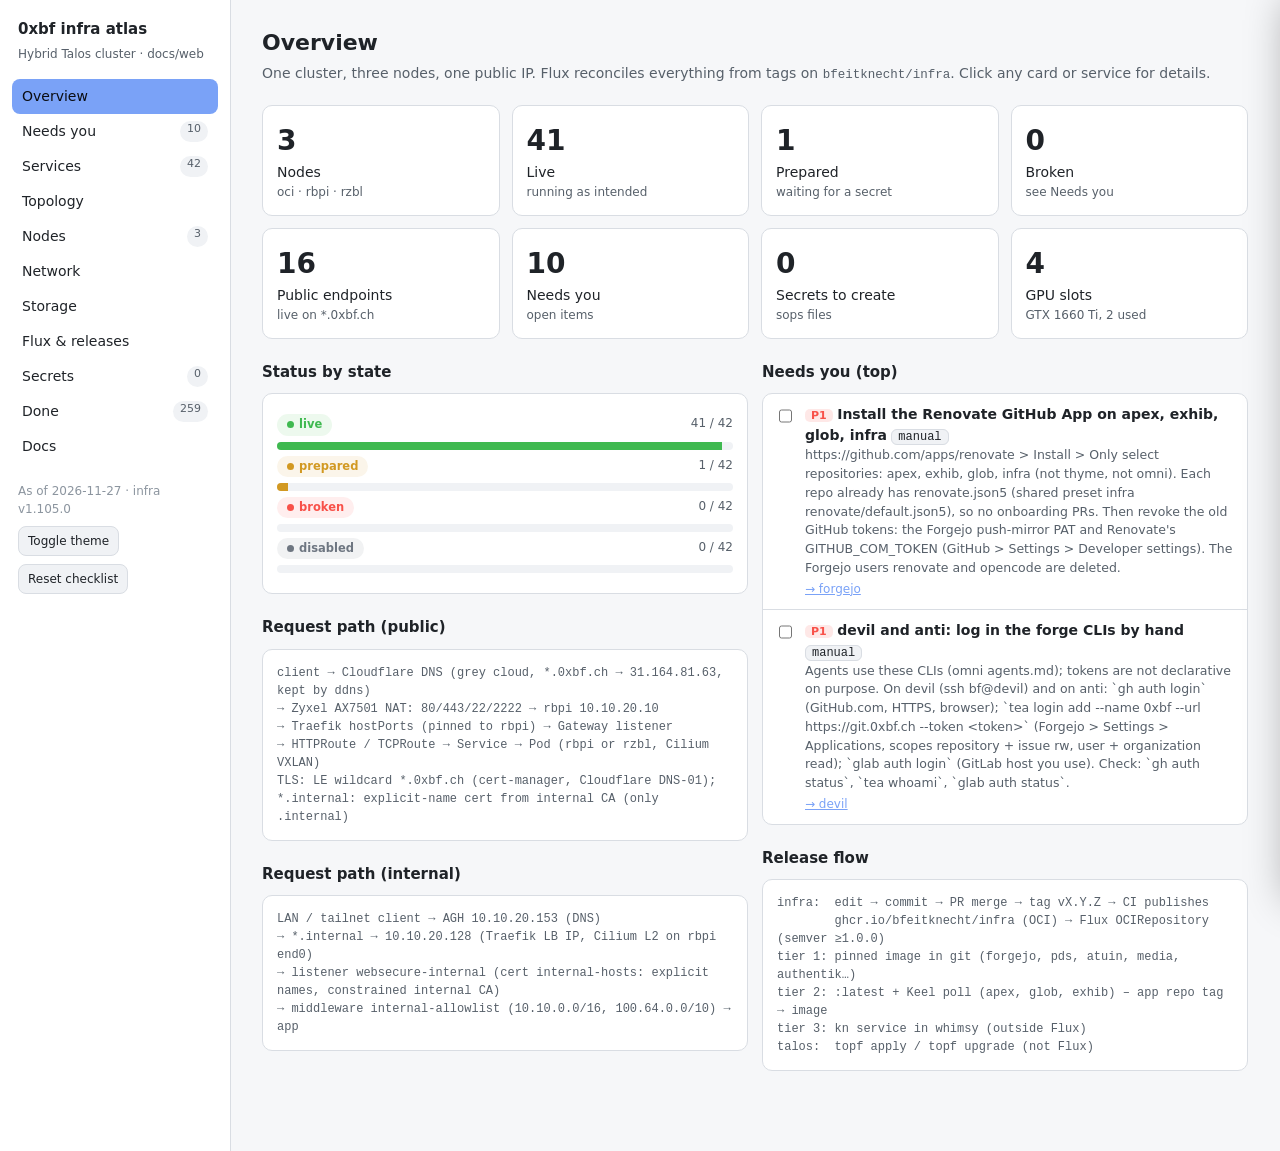
==== commit 7e4eb503: "Upgrades batch 3: traefik chart 43.0.0 (Traefik 3.8), kube-prometheus-stack 94.2.0 - traefik 43.0.0 " ====
--- a/docs/web/index.html
+++ b/docs/web/index.html
@@ -787,7 +787,7 @@
        DATA. Update this block when the cluster changes.
        ============================================================ */
     const ASOF = "2026-11-27";
-    const INFRA_TAG = "v1.104.0";
+    const INFRA_TAG = "v1.105.0";
 
     const NODES = [
       {
@@ -2098,6 +2098,11 @@
     * suspended: none`;
     const TAGS = [
       [
+        "v1.105.0",
+        "2026-11-28",
+        "traefik chart 43.0.0 (Traefik 3.8, service.spec.type), kube-prometheus-stack 94.2.0 (operator 0.95.1)",
+      ],
+      [
         "v1.104.0",
         "2026-11-28",
         "gateway-api 1.7.0 (TCPRoute v1), knative operator + serving 1.24, kube-prometheus-stack 91.9.0, traefik 41.7.1; ollama pull Job force-replaced",
@@ -2754,6 +2759,10 @@
       ],
     ];
     const DONE = [ // every completed task: [date, what], newest first. Add one line per finished task.
+      [
+        "2026-11-28",
+        "Upgrades batch 3 (v1.105.0): traefik chart 43 / Traefik 3.8, kube-prometheus-stack 94.2.0.",
+      ],
       [
         "2026-11-28",
         "Forgejo 16.0.7 crash (authorized_keys held the deleted bot key): file rebuilt, SSH OK. Upgrades batch 2 (v1.104.0): gateway-api 1.7.0, knative 1.24, kube-prometheus-stack 91.9.0, traefik 41.7.1.",
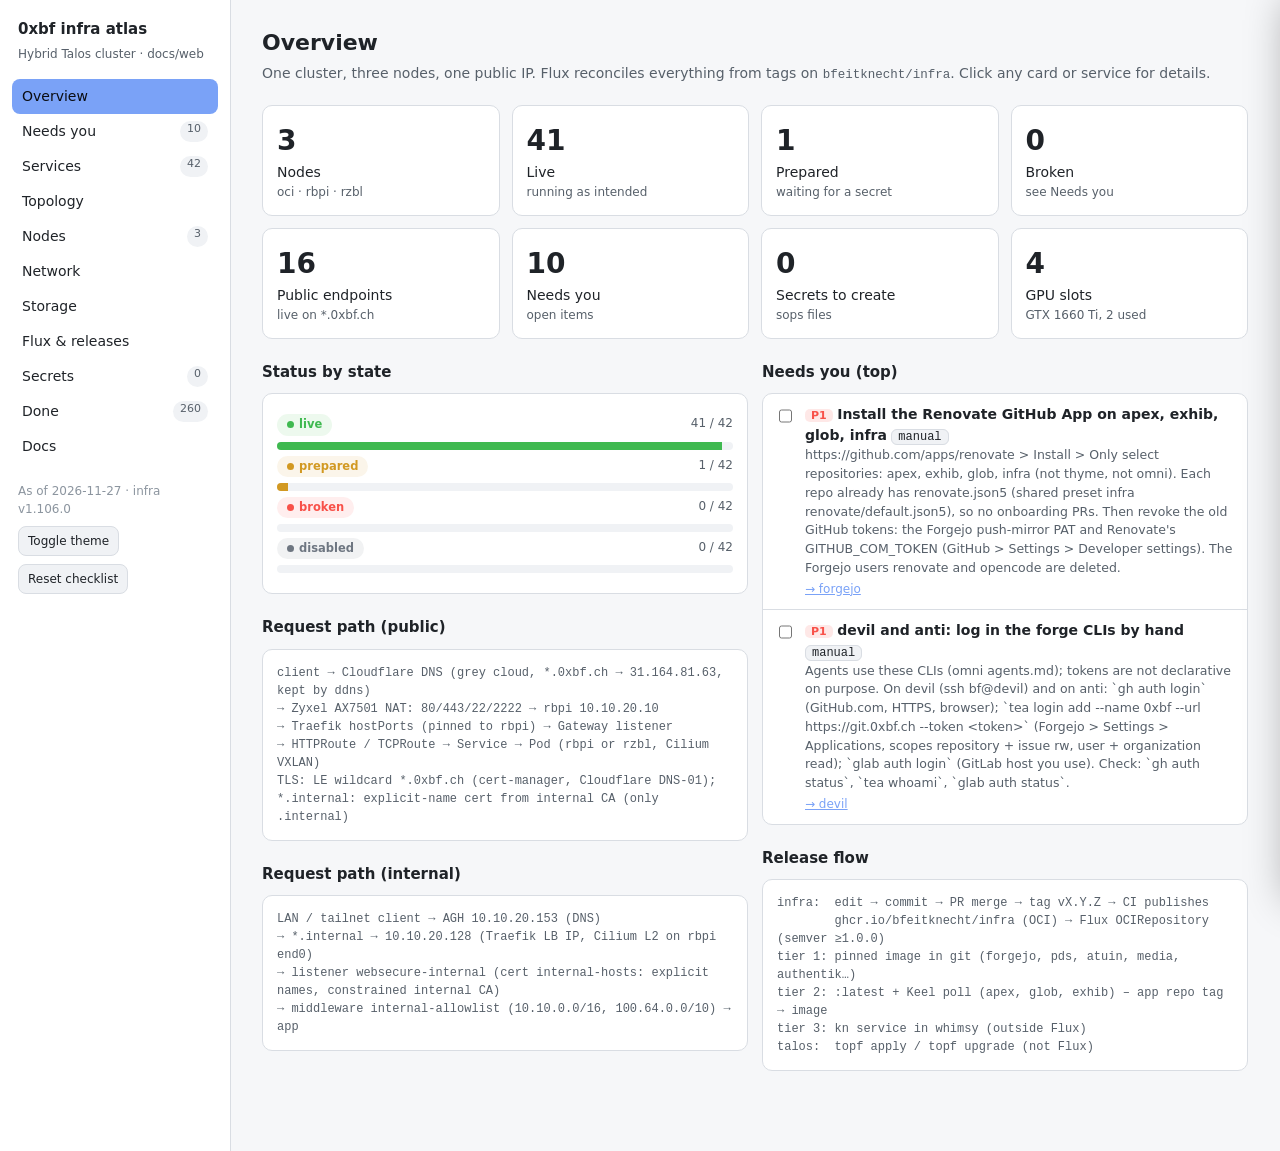
==== commit 7ec59e8f: "Upgrades batch 4: Forgejo 17.0.2, AdGuard Home 1.0.0, Prowlarr 3.1.0, GPU exporter 2.0.0; sshmux own" ====
--- a/docs/web/index.html
+++ b/docs/web/index.html
@@ -787,7 +787,7 @@
        DATA. Update this block when the cluster changes.
        ============================================================ */
     const ASOF = "2026-11-27";
-    const INFRA_TAG = "v1.105.0";
+    const INFRA_TAG = "v1.106.0";
 
     const NODES = [
       {
@@ -1029,7 +1029,7 @@
         ns: "forgejo",
         ks: "forgejo",
         host: "https://git.0xbf.ch · ssh://git@git.0xbf.ch",
-        image: "codeberg.org/forgejo/forgejo:16.0.7",
+        image: "codeberg.org/forgejo/forgejo:17.0.2",
         desc: "Git forge.",
         ports: "HTTP 3000, SSH 22 (WAN/LB 22)",
         deps: ["traefik", "storage"],
@@ -1225,7 +1225,7 @@
         ns: "media",
         ks: "media",
         host: "https://prowlarr.internal",
-        image: "lscr.io/linuxserver/prowlarr:2.7.0",
+        image: "lscr.io/linuxserver/prowlarr:3.1.0",
         desc: "Indexer manager for the *arr apps.",
         ports: "HTTP 9696",
         deps: ["storage"],
@@ -1477,7 +1477,7 @@
         ns: "agh",
         ks: "agh",
         host: "10.10.20.153 (DNS) · https://agh.internal",
-        image: "adguard/adguardhome:v0.107.79",
+        image: "adguard/adguardhome:v1.0.0",
         desc: "LAN DNS edge. Upstream: kresd 10.96.0.53.",
         ports: "DNS 53 (LB .153), UI 80",
         deps: ["dns", "storage"],
@@ -2098,6 +2098,11 @@
     * suspended: none`;
     const TAGS = [
       [
+        "v1.106.0",
+        "2026-11-28",
+        "forgejo 17.0.2, AdGuard Home 1.0.0, prowlarr 3.1.0, nvidia_gpu_exporter 2.0.0 (NVML); sshmux owner trusts the GitHub keys",
+      ],
+      [
         "v1.105.0",
         "2026-11-28",
         "traefik chart 43.0.0 (Traefik 3.8, service.spec.type), kube-prometheus-stack 94.2.0 (operator 0.95.1)",
@@ -2759,6 +2764,10 @@
       ],
     ];
     const DONE = [ // every completed task: [date, what], newest first. Add one line per finished task.
+      [
+        "2026-11-28",
+        "Upgrades batch 4 (v1.106.0): Forgejo 17.0.2, AGH 1.0.0, Prowlarr 3.1.0, GPU exporter 2.0.0 (backups: forgejo-16.0.7-20261128.db, prowlarr-2.7.0-20261128.db, AdGuardHome.yaml.bak-0.107.80). sshmux: owner route trusts github.com/bfeitknecht.keys. PLL on the 720p/1080p profile; 7 dead torrents blocklisted.",
+      ],
       [
         "2026-11-28",
         "Upgrades batch 3 (v1.105.0): traefik chart 43 / Traefik 3.8, kube-prometheus-stack 94.2.0.",
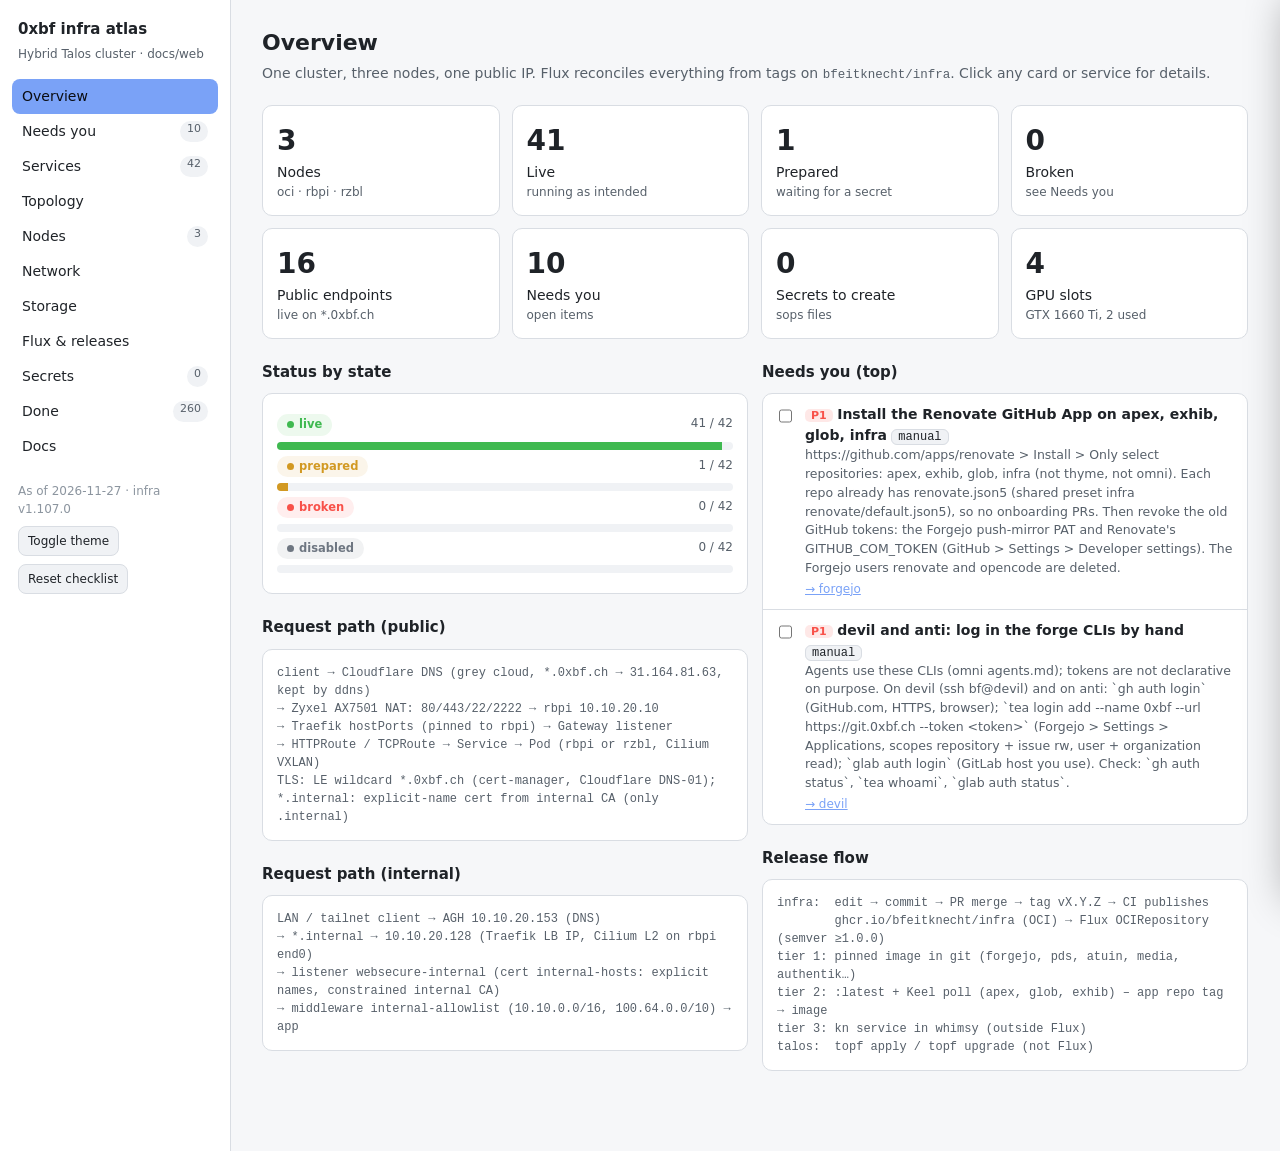
==== commit fb302744: "authentik: Postgres 17 -> 19 (dump/restore, new PGDATA pg19/) pg_dumpall from 17.12 (230 tables, 5 u" ====
--- a/docs/web/index.html
+++ b/docs/web/index.html
@@ -787,7 +787,7 @@
        DATA. Update this block when the cluster changes.
        ============================================================ */
     const ASOF = "2026-11-27";
-    const INFRA_TAG = "v1.106.0";
+    const INFRA_TAG = "v1.107.0";
 
     const NODES = [
       {
@@ -2097,6 +2097,11 @@
     kata, keel, knative-operator → knative-serving, ddns, dns, authentik
     * suspended: none`;
     const TAGS = [
+      [
+        "v1.107.0",
+        "2026-11-28",
+        "authentik Postgres 17 -> 19 (dump/restore into pg19/)",
+      ],
       [
         "v1.106.0",
         "2026-11-28",
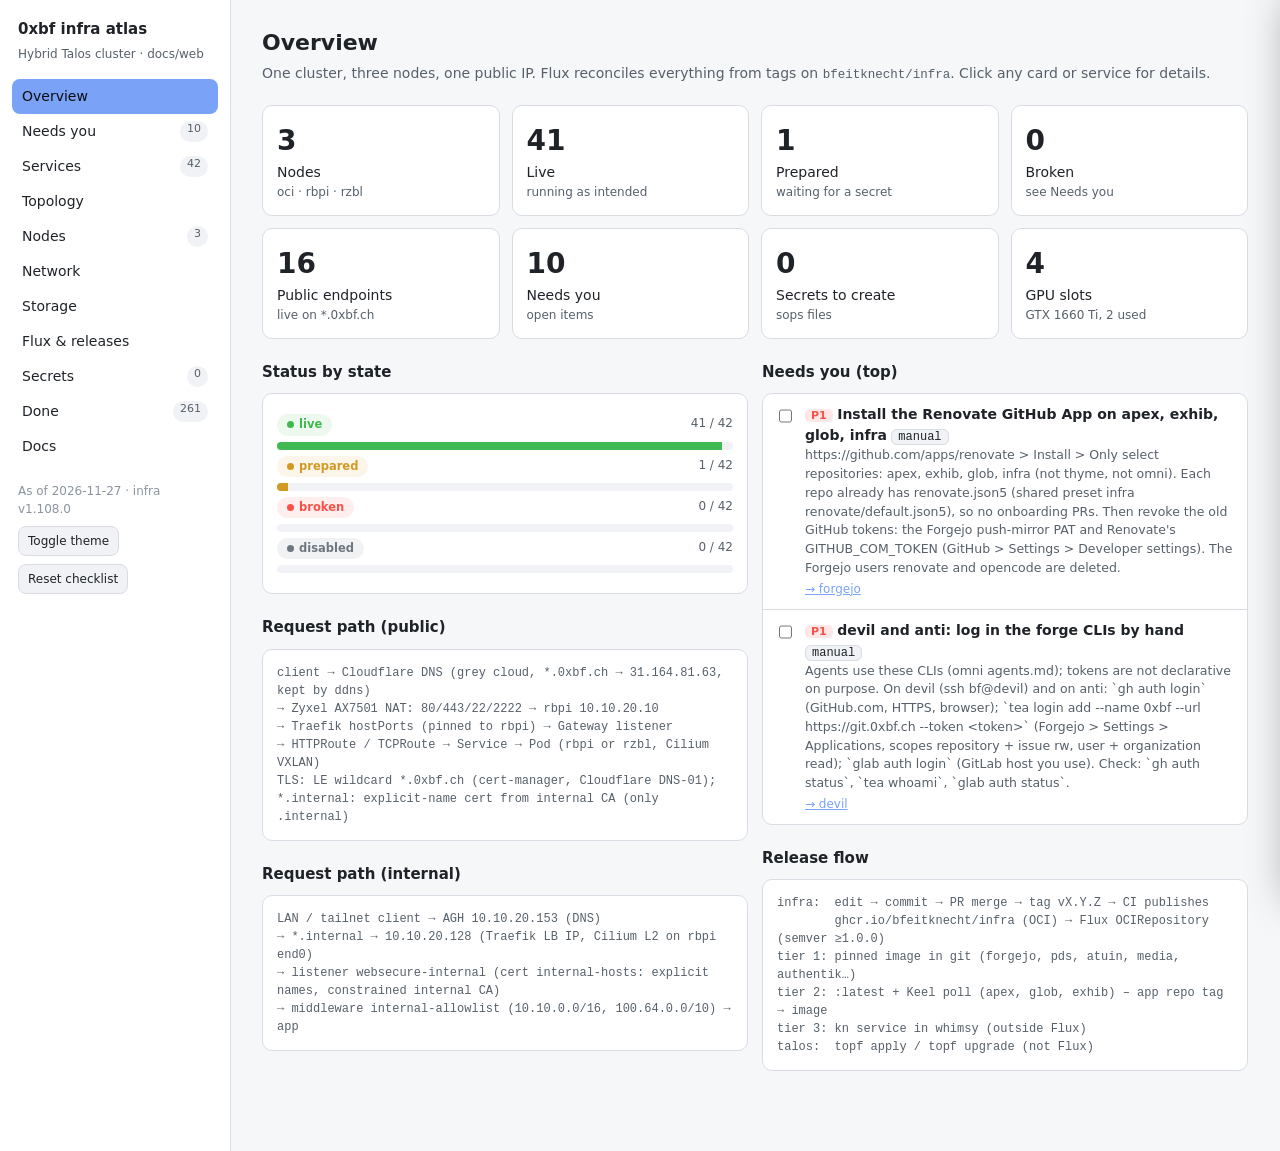
==== commit 0db924b4: "immich: Postgres 14 -> 16 (dump/restore, new PGDATA pg16/) pg_dumpall from 14 (85 tables, 2 users, n" ====
--- a/docs/web/index.html
+++ b/docs/web/index.html
@@ -787,7 +787,7 @@
        DATA. Update this block when the cluster changes.
        ============================================================ */
     const ASOF = "2026-11-27";
-    const INFRA_TAG = "v1.107.0";
+    const INFRA_TAG = "v1.108.0";
 
     const NODES = [
       {
@@ -2098,6 +2098,11 @@
     * suspended: none`;
     const TAGS = [
       [
+        "v1.108.0",
+        "2026-11-28",
+        "immich Postgres 14 -> 16 (dump/restore into pg16/)",
+      ],
+      [
         "v1.107.0",
         "2026-11-28",
         "authentik Postgres 17 -> 19 (dump/restore into pg19/)",
@@ -2769,6 +2774,10 @@
       ],
     ];
     const DONE = [ // every completed task: [date, what], newest first. Add one line per finished task.
+      [
+        "2026-11-28",
+        "Postgres majors: authentik 17 -> 19 (v1.107.0), immich 14 -> 16 (v1.108.0), each by pg_dumpall into a new PGDATA dir; old dirs and dumps kept on the PVCs.",
+      ],
       [
         "2026-11-28",
         "Upgrades batch 4 (v1.106.0): Forgejo 17.0.2, AGH 1.0.0, Prowlarr 3.1.0, GPU exporter 2.0.0 (backups: forgejo-16.0.7-20261128.db, prowlarr-2.7.0-20261128.db, AdGuardHome.yaml.bak-0.107.80). sshmux: owner route trusts github.com/bfeitknecht.keys. PLL on the 720p/1080p profile; 7 dead torrents blocklisted.",
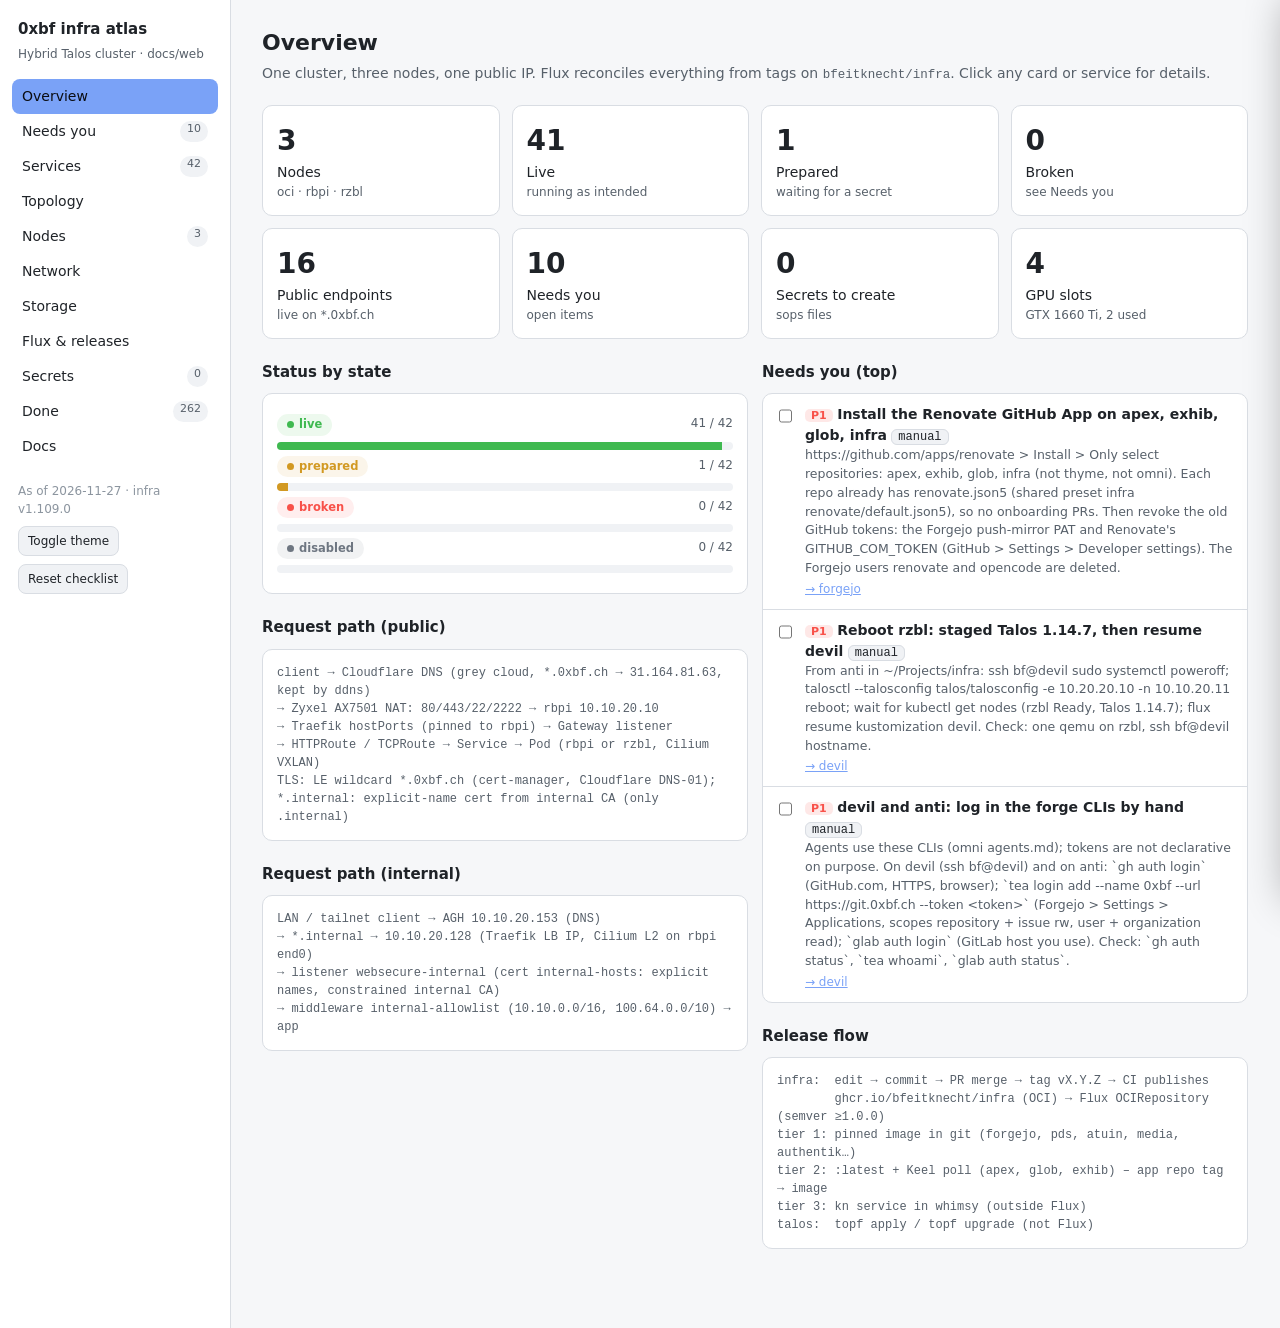
==== commit 153aedf4: "Talos 1.14.7, K8s 1.37.3; devil: busybox 1.38, guest page reporting order 5 - topf.yaml: talosVersio" ====
--- a/docs/web/index.html
+++ b/docs/web/index.html
@@ -787,7 +787,7 @@
        DATA. Update this block when the cluster changes.
        ============================================================ */
     const ASOF = "2026-11-27";
-    const INFRA_TAG = "v1.108.0";
+    const INFRA_TAG = "v1.109.0";
 
     const NODES = [
       {
@@ -1848,11 +1848,11 @@
         svc: "dawarich",
       },
       {
-        id: "opencode-gone",
-        prio: 2,
+        id: "rzbl-reboot",
+        prio: 1,
         cat: "manual",
-        t: "After the opencode removal: delete the Forgejo bot and the GHCR package",
-        d: "Live since v1.98.0: namespace, PVC, qemu and the Forgejo user opencode are gone (checked 2026-11-28). Left: GitHub > Packages > opencode > Package settings > Delete.",
+        t: "Reboot rzbl: staged Talos 1.14.7, then resume devil",
+        d: "From anti in ~/Projects/infra: ssh bf@devil sudo systemctl poweroff; talosctl --talosconfig talos/talosconfig -e 10.20.20.10 -n 10.10.20.11 reboot; wait for kubectl get nodes (rzbl Ready, Talos 1.14.7); flux resume kustomization devil. Check: one qemu on rzbl, ssh bf@devil hostname.",
         svc: "devil",
       },
       {
@@ -2098,6 +2098,11 @@
     * suspended: none`;
     const TAGS = [
       [
+        "v1.109.0",
+        "2026-11-28",
+        "Talos 1.14.7 (oci, rbpi; rzbl staged), K8s 1.37.3 in topf.yaml; devil busybox 1.38 + guest page_reporting_order=5 (devil Kustomization suspended until the rzbl reboot); CI on ubuntu-26.04",
+      ],
+      [
         "v1.108.0",
         "2026-11-28",
         "immich Postgres 14 -> 16 (dump/restore into pg16/)",
@@ -2774,6 +2779,10 @@
       ],
     ];
     const DONE = [ // every completed task: [date, what], newest first. Add one line per finished task.
+      [
+        "2026-11-28",
+        "All upgrades done except the rzbl reboot: Talos 1.14.7 on oci and rbpi, K8s 1.37.3 everywhere, apex 0.1.25, exhib 0.7.1, glob master (STIX stays v2.13b171). rzbl RAM creep explained (devil VM shm); fix ships with the next devil start.",
+      ],
       [
         "2026-11-28",
         "Postgres majors: authentik 17 -> 19 (v1.107.0), immich 14 -> 16 (v1.108.0), each by pg_dumpall into a new PGDATA dir; old dirs and dumps kept on the PVCs.",
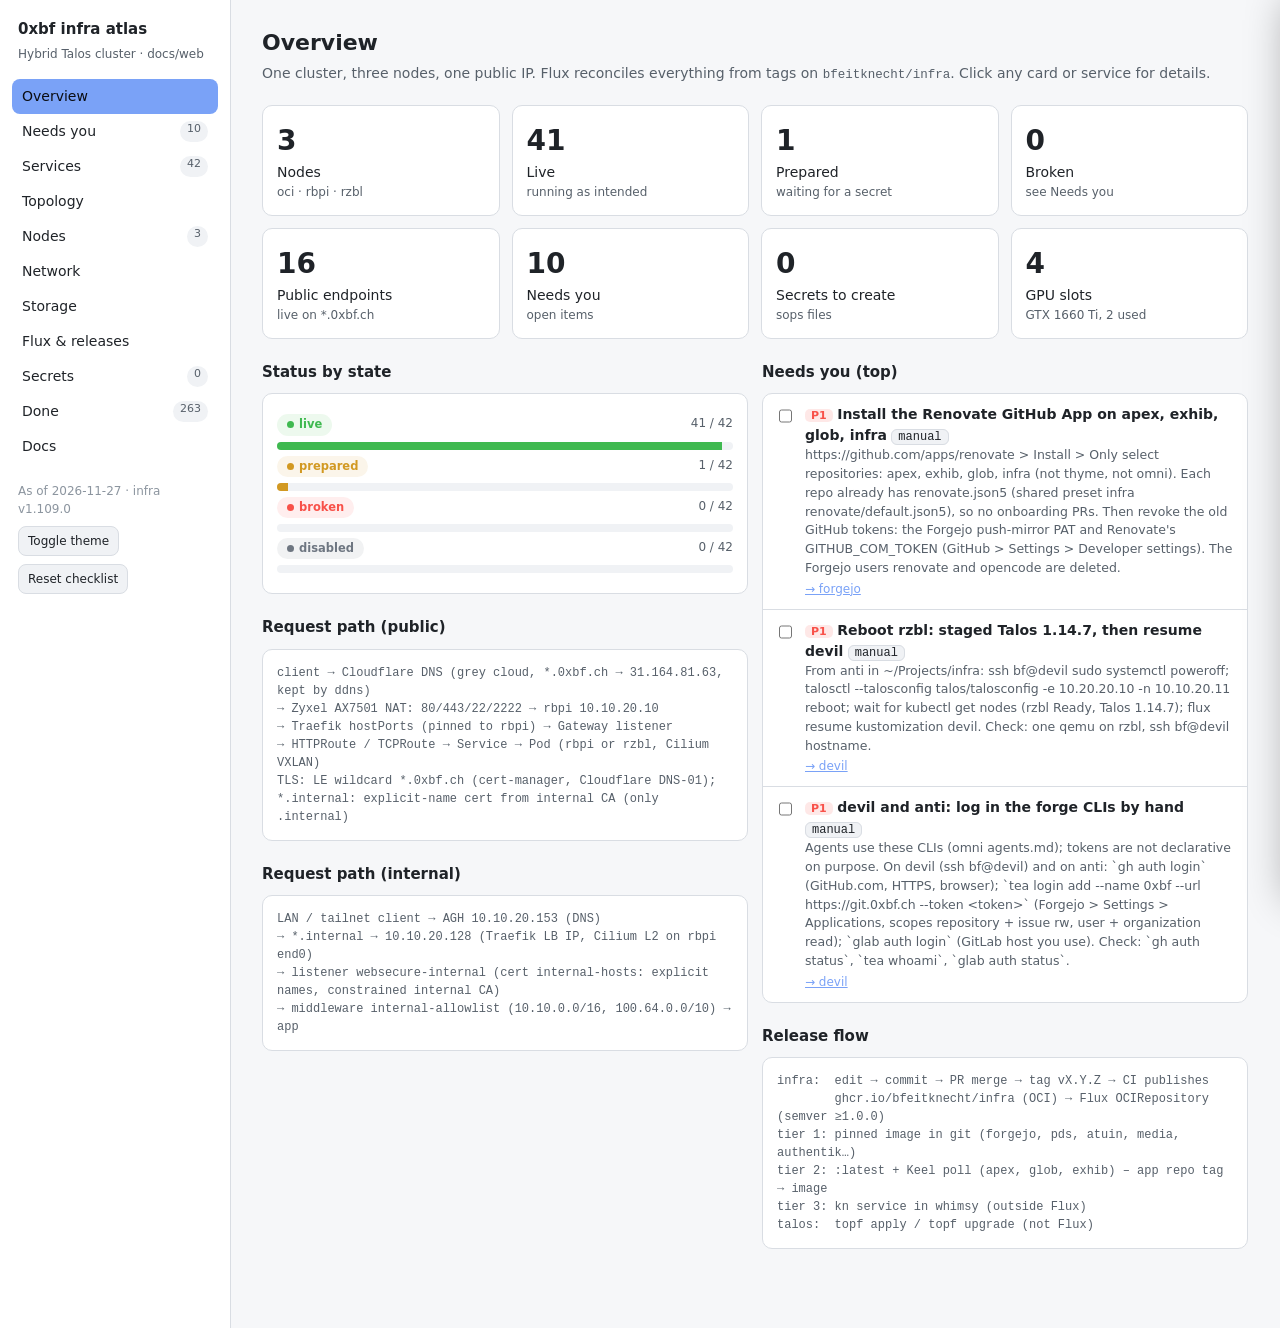
==== commit 0412d38f: "rzbl: Kata default_memory 1024; quality profile 1080p else 720p; off-site media node research - talo" ====
--- a/docs/web/index.html
+++ b/docs/web/index.html
@@ -2781,6 +2781,10 @@
     const DONE = [ // every completed task: [date, what], newest first. Add one line per finished task.
       [
         "2026-11-28",
+        "Sonarr/Radarr profile 4: 1080p, else 720p, upgrade to WEB 1080p. Kata default_memory 1024 on rzbl (active after reboot). Off-site media node research in docs/HARDWARE.md.",
+      ],
+      [
+        "2026-11-28",
         "All upgrades done except the rzbl reboot: Talos 1.14.7 on oci and rbpi, K8s 1.37.3 everywhere, apex 0.1.25, exhib 0.7.1, glob master (STIX stays v2.13b171). rzbl RAM creep explained (devil VM shm); fix ships with the next devil start.",
       ],
       [
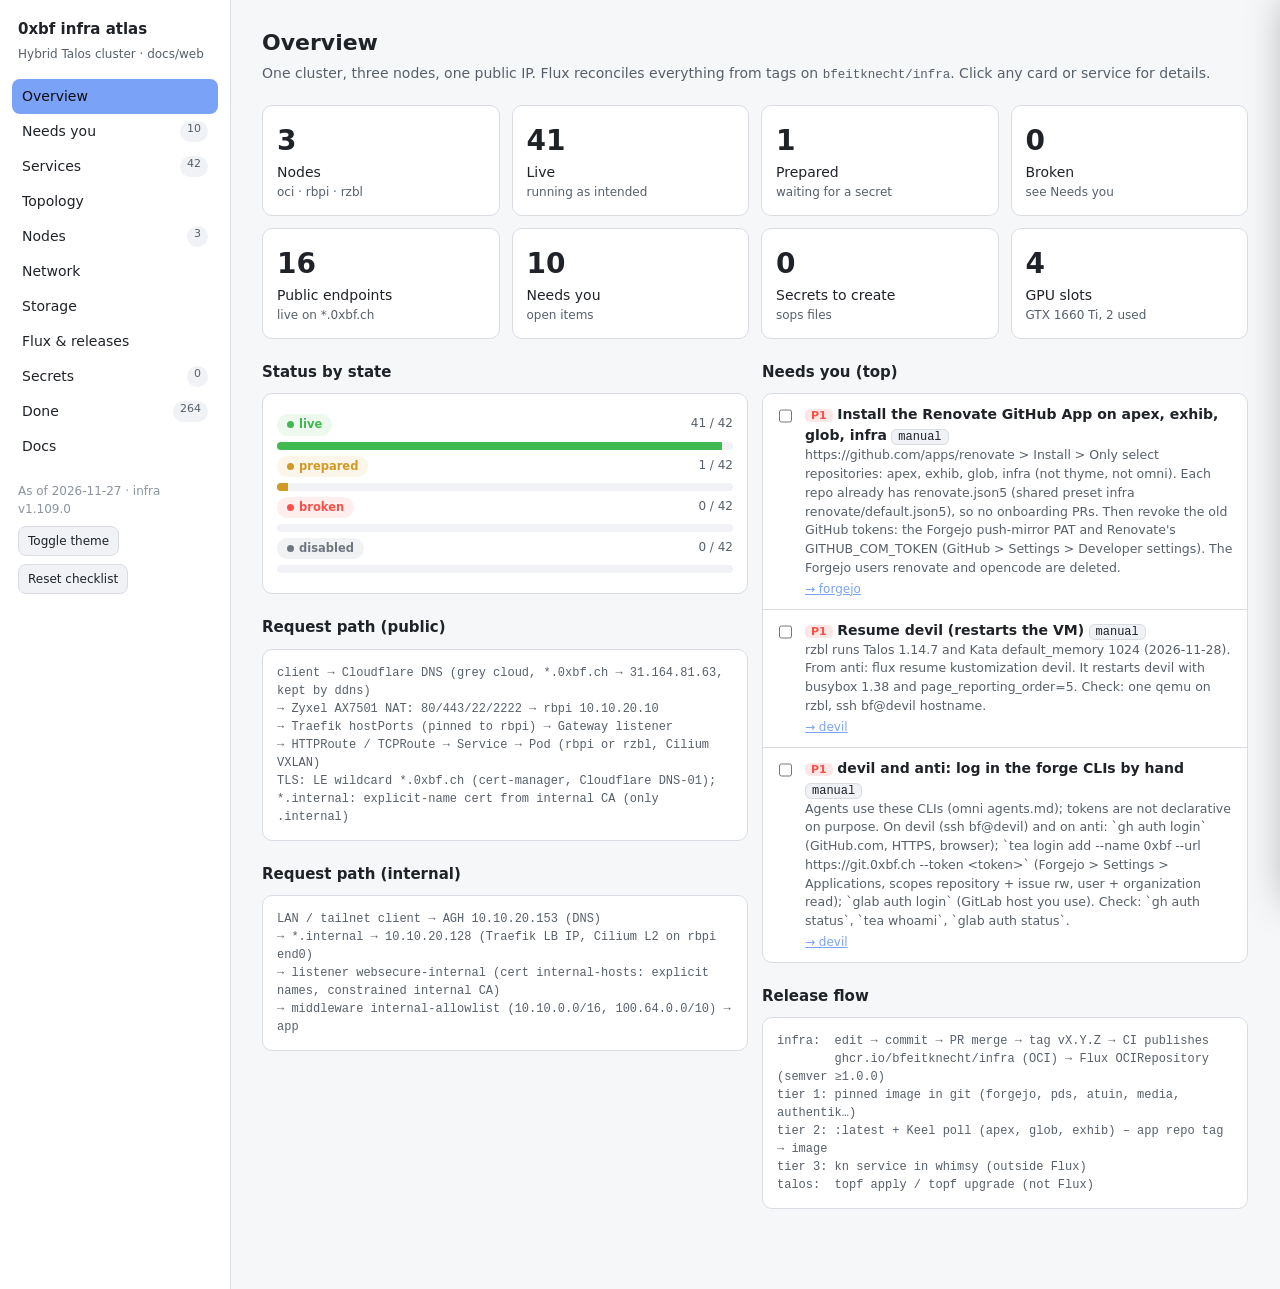
==== commit bc36f5c2: "rzbl reboot done: Failed-pod cleanup and Flux placement in COMPONENTS; devil resume left Co-Authored" ====
--- a/docs/web/index.html
+++ b/docs/web/index.html
@@ -1848,11 +1848,11 @@
         svc: "dawarich",
       },
       {
-        id: "rzbl-reboot",
+        id: "devil-resume",
         prio: 1,
         cat: "manual",
-        t: "Reboot rzbl: staged Talos 1.14.7, then resume devil",
-        d: "From anti in ~/Projects/infra: ssh bf@devil sudo systemctl poweroff; talosctl --talosconfig talos/talosconfig -e 10.20.20.10 -n 10.10.20.11 reboot; wait for kubectl get nodes (rzbl Ready, Talos 1.14.7); flux resume kustomization devil. Check: one qemu on rzbl, ssh bf@devil hostname.",
+        t: "Resume devil (restarts the VM)",
+        d: "rzbl runs Talos 1.14.7 and Kata default_memory 1024 (2026-11-28). From anti: flux resume kustomization devil. It restarts devil with busybox 1.38 and page_reporting_order=5. Check: one qemu on rzbl, ssh bf@devil hostname.",
         svc: "devil",
       },
       {
@@ -2779,6 +2779,10 @@
       ],
     ];
     const DONE = [ // every completed task: [date, what], newest first. Add one line per finished task.
+      [
+        "2026-11-28",
+        "rzbl rebooted on Talos 1.14.7 (owner); 97 Failed cilium-operator pods from the graceful shutdown deleted; Flux back on rbpi. rzbl RAM 63 %, shm 2.5 GB.",
+      ],
       [
         "2026-11-28",
         "Sonarr/Radarr profile 4: 1080p, else 720p, upgrade to WEB 1080p. Kata default_memory 1024 on rzbl (active after reboot). Off-site media node research in docs/HARDWARE.md.",
